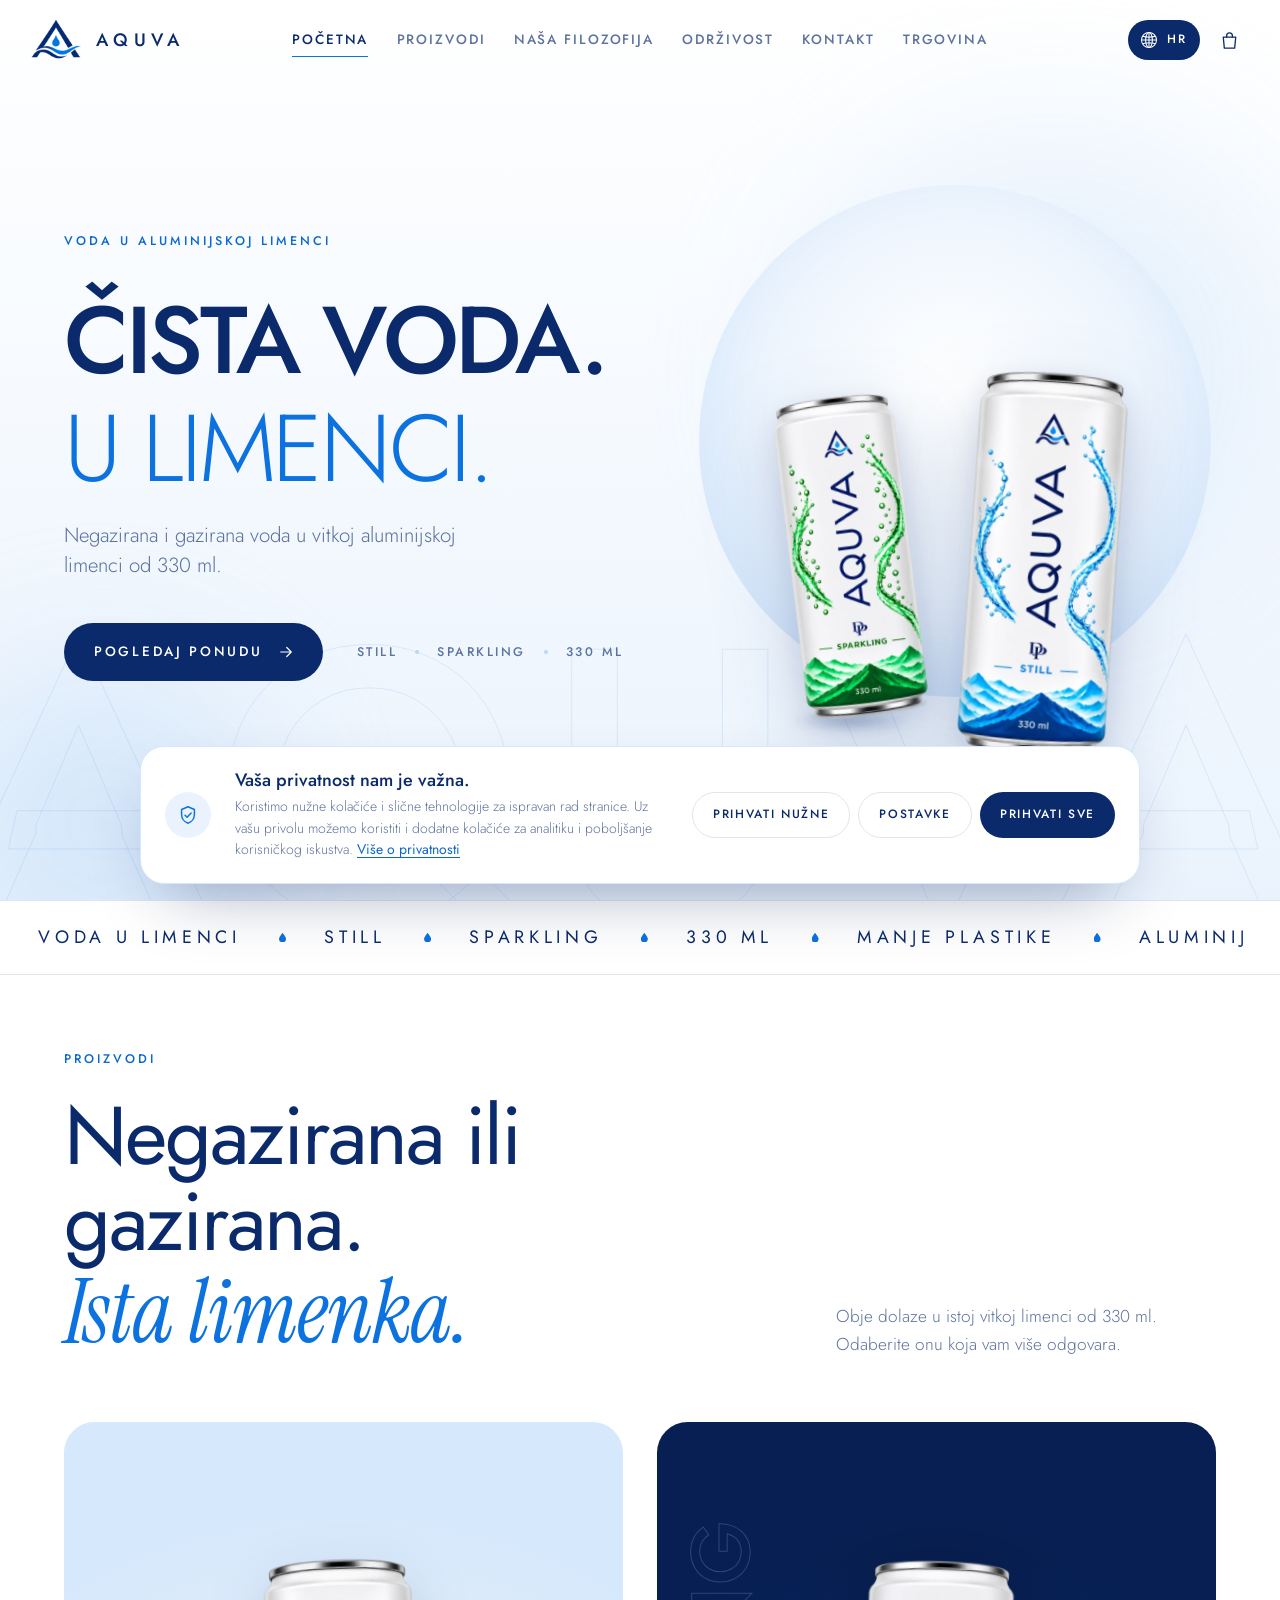
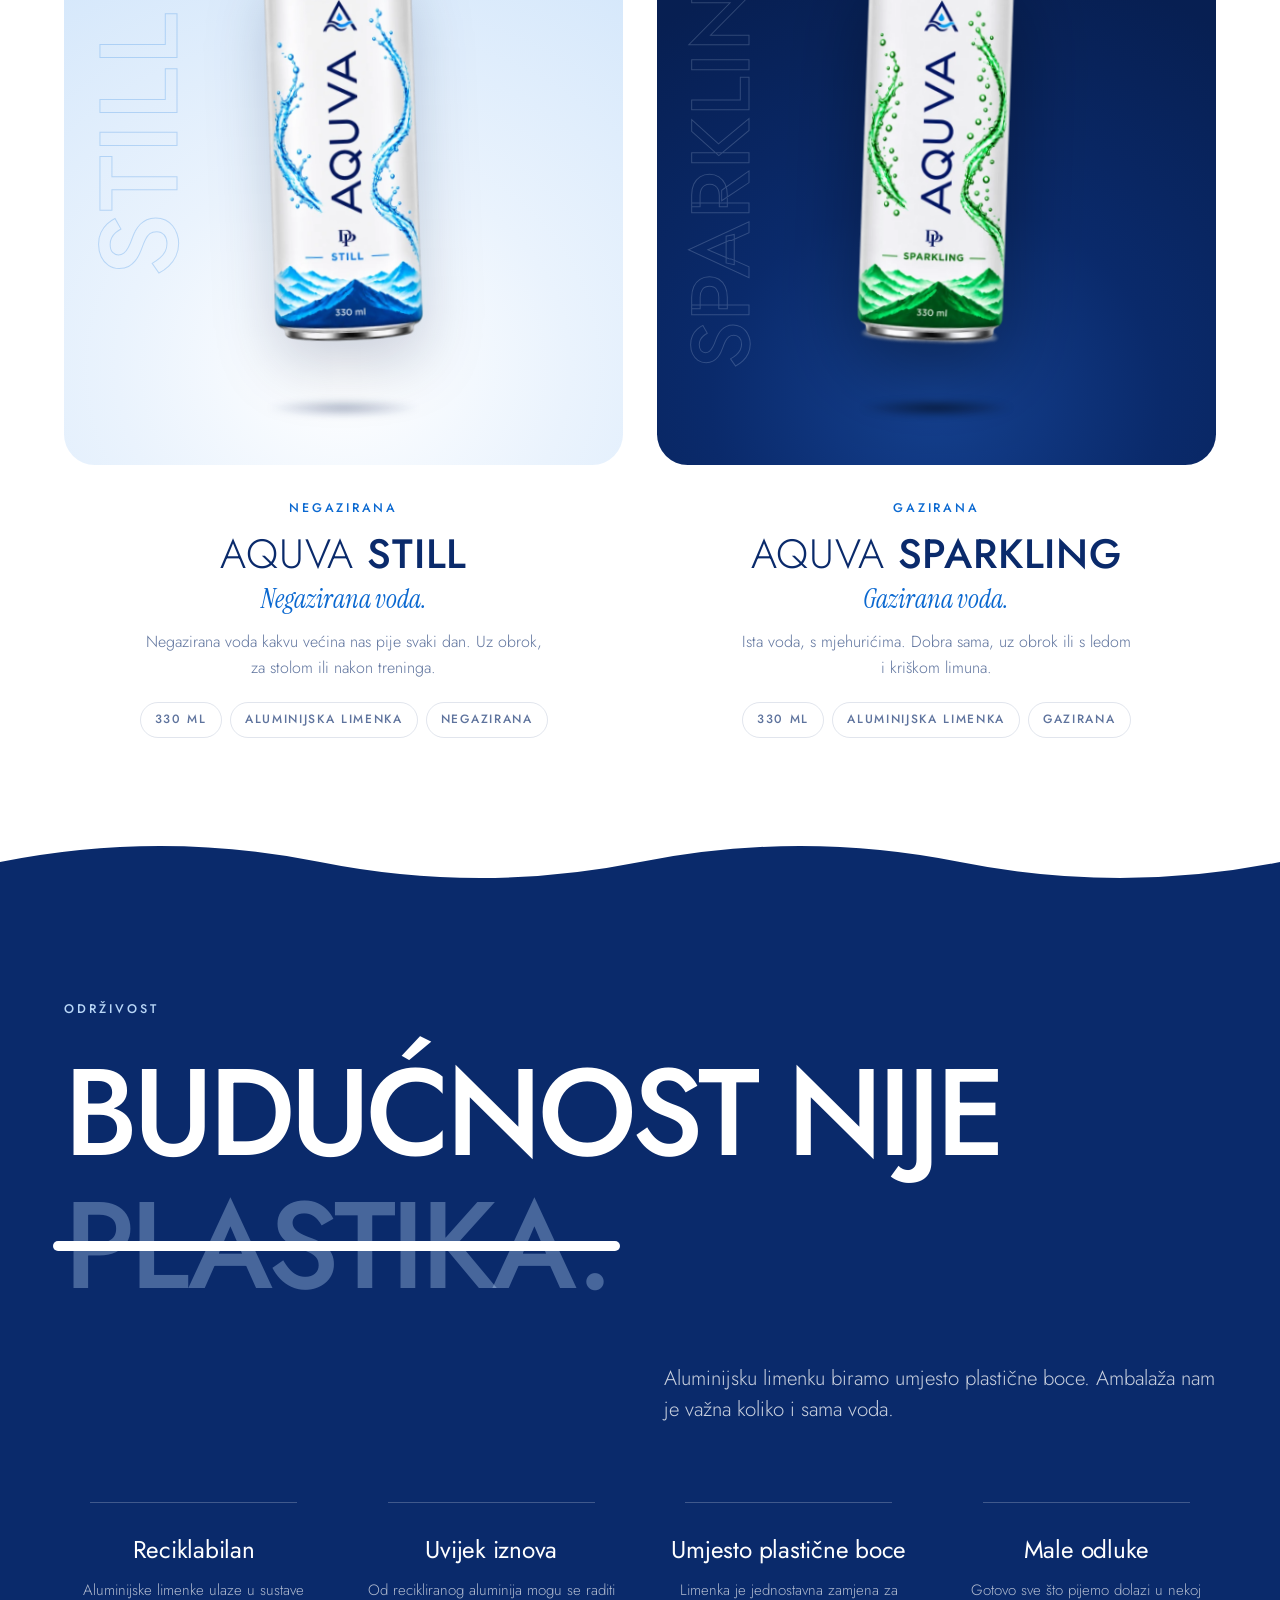
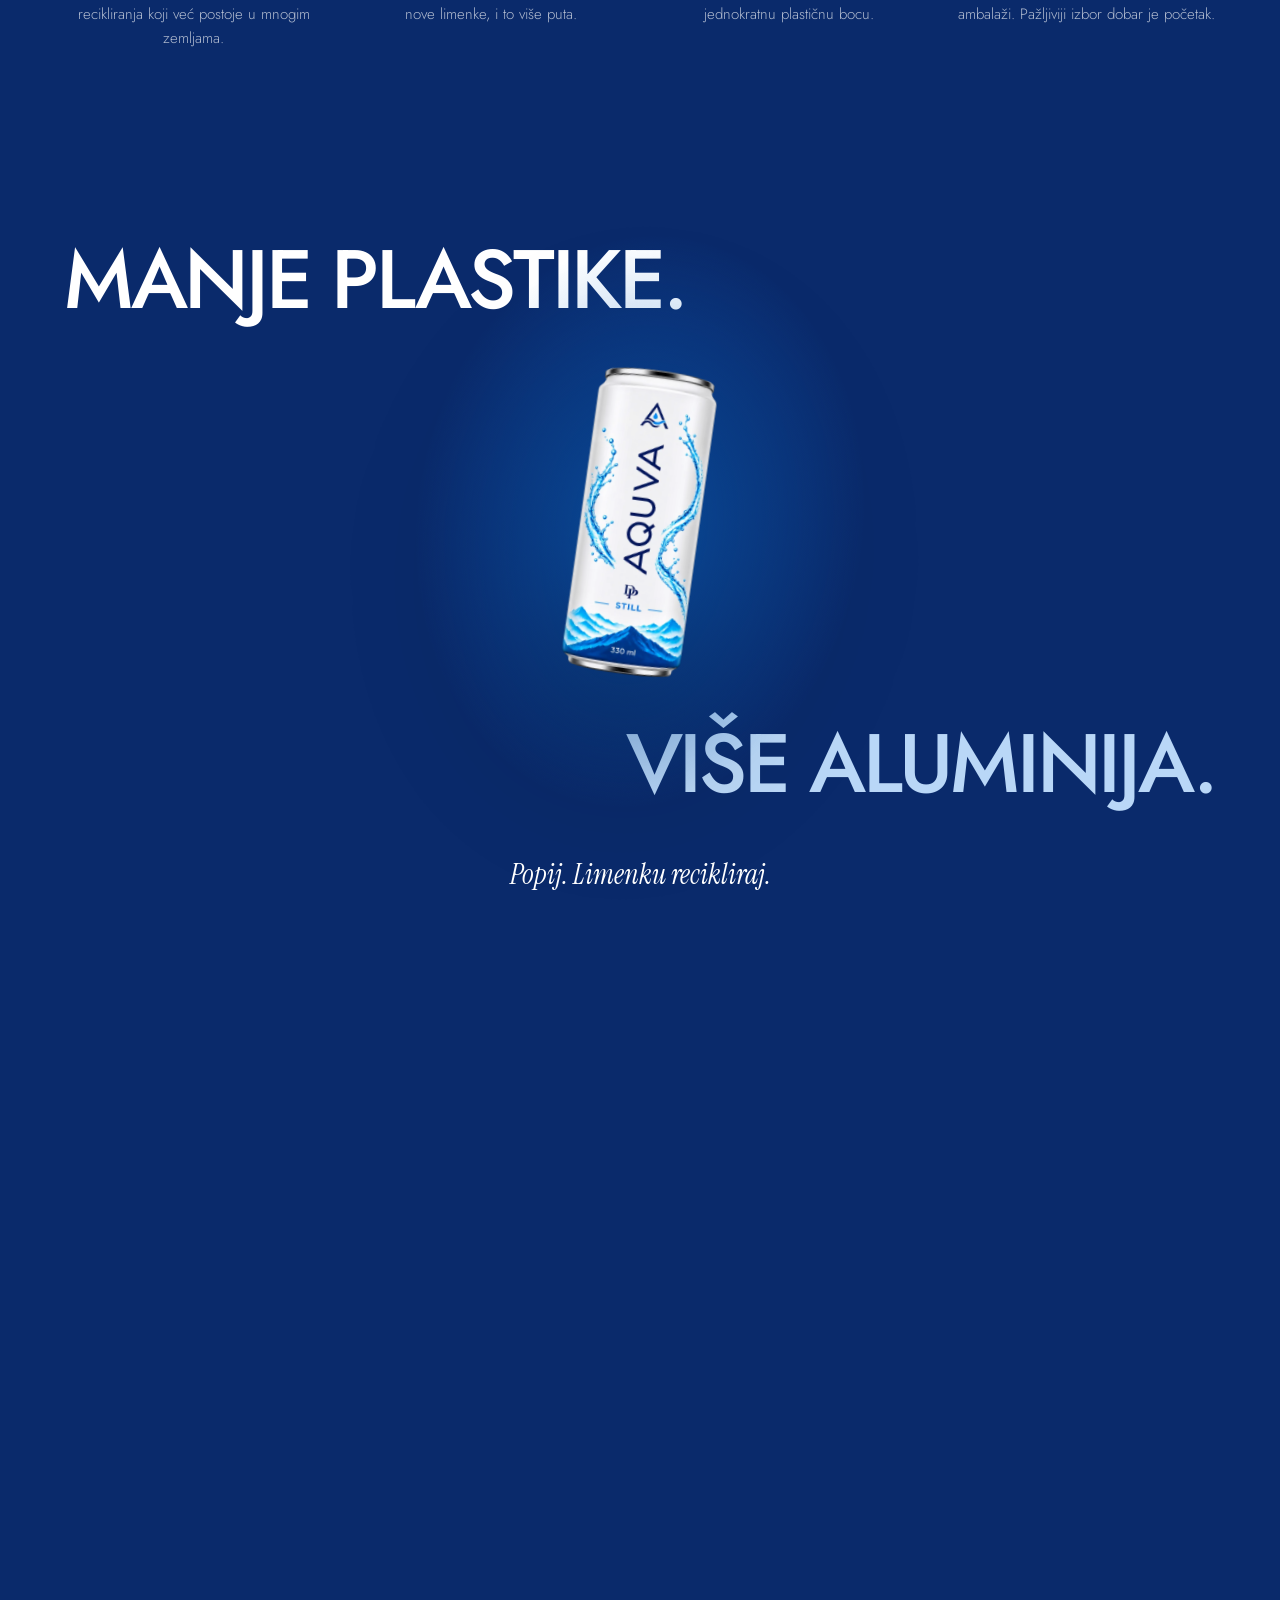
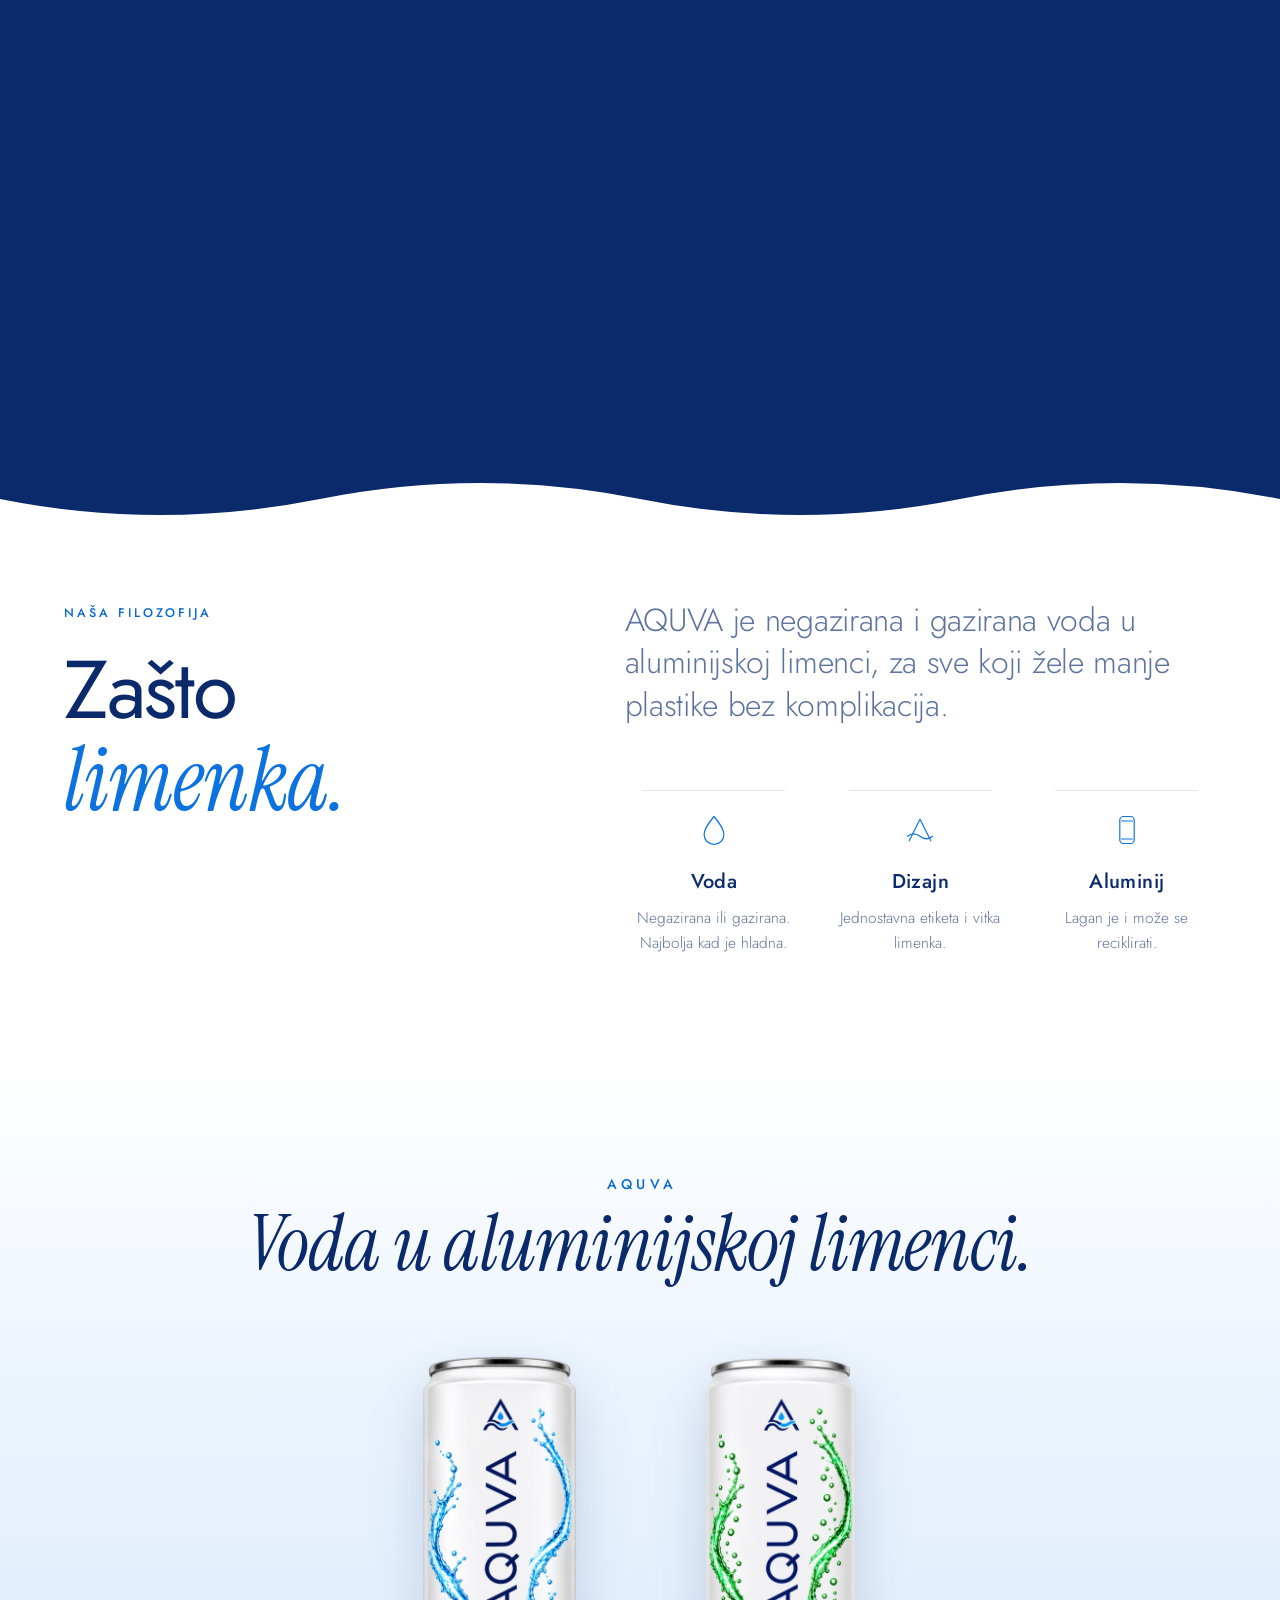
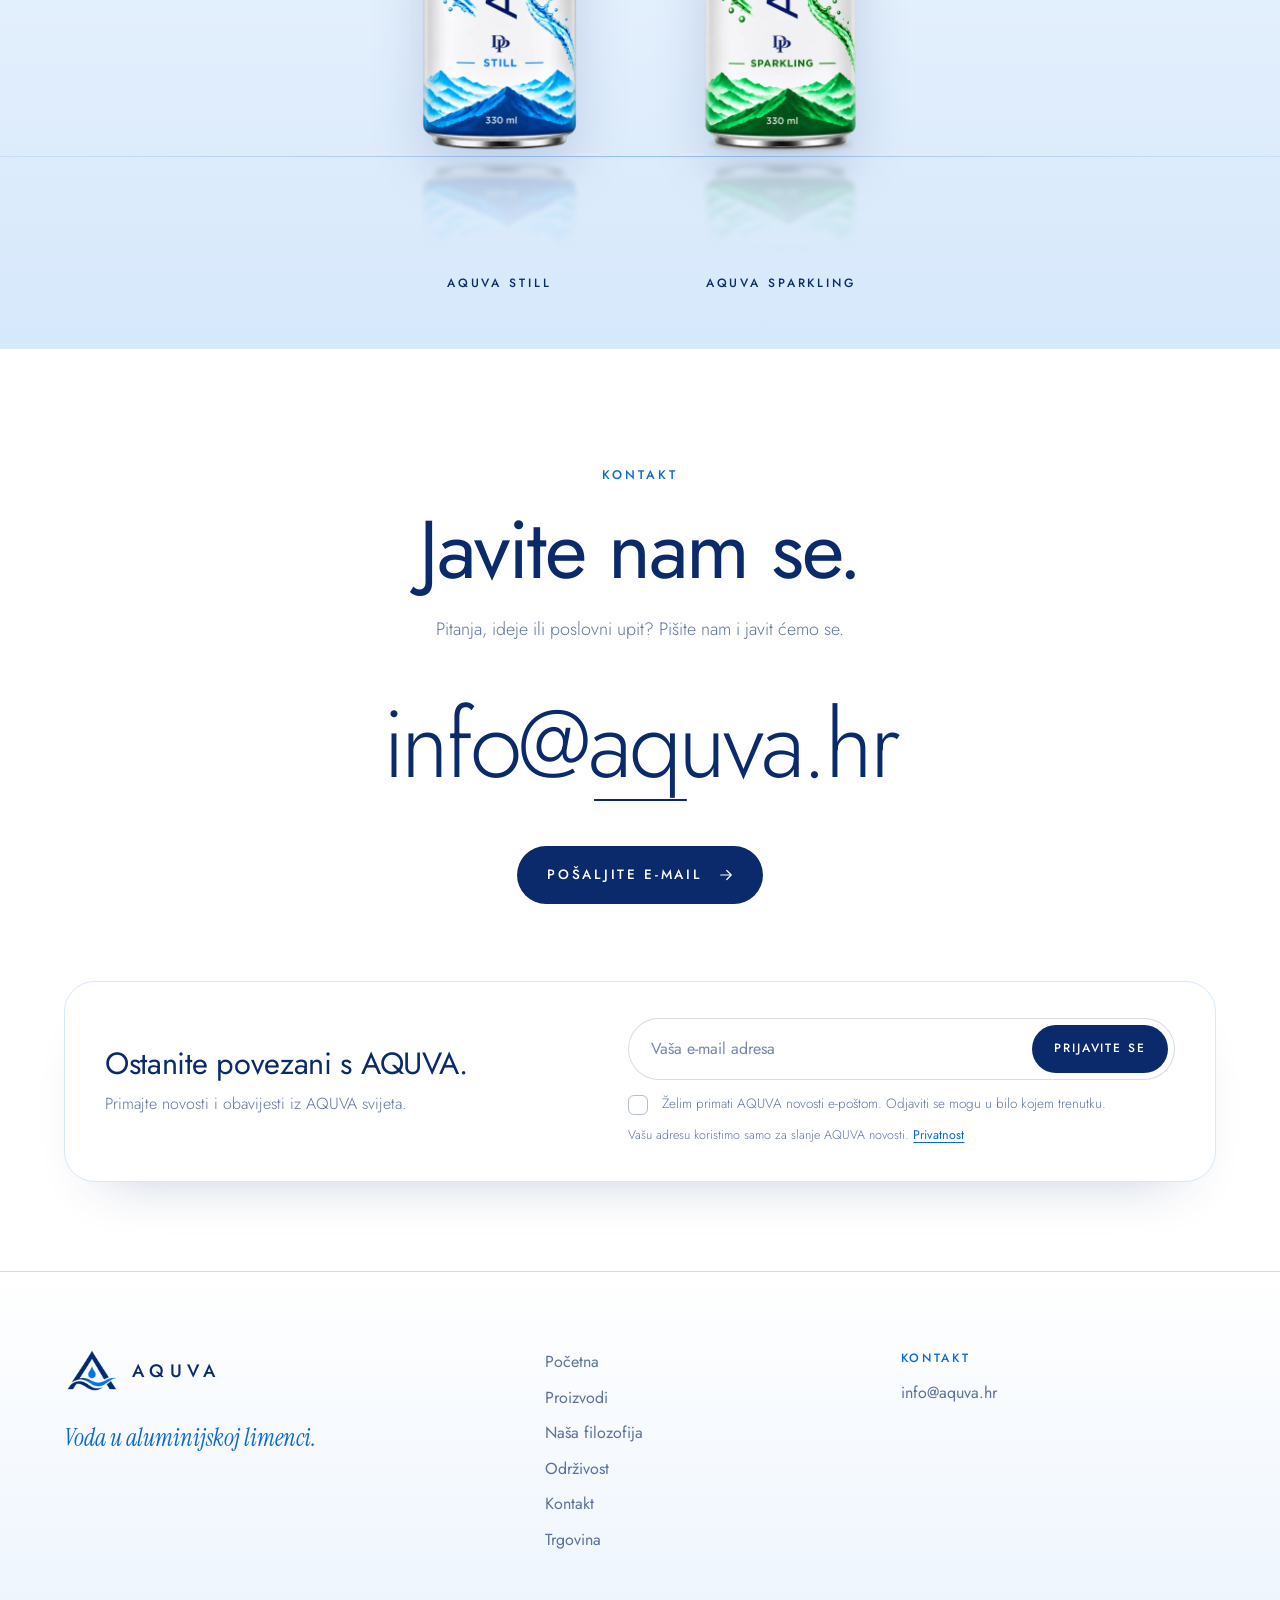
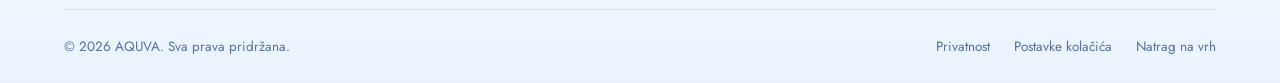
==== index.html @ fb8e913a "Shop simplification, package logic, cleaner labels, newsletter below contact - Product page: "Odaber" ====
<!doctype html>
<html lang="hr" class="no-js">
<head>
  <meta charset="utf-8">
  <meta name="viewport" content="width=device-width, initial-scale=1, viewport-fit=cover">
  <title>AQUVA D.P. d.o.o. | Voda u aluminijskoj limenci</title>
  <meta name="description" content="AQUVA negazirana i gazirana voda u vitkoj aluminijskoj limenci od 330 ml. Upoznajte proizvode, zašto smo odabrali aluminij i AQUVA trgovinu.">
  <meta name="robots" content="index, follow, max-image-preview:large">
  <meta name="author" content="AQUVA D.P. d.o.o.">
  <meta name="application-name" content="AQUVA">
  <meta name="apple-mobile-web-app-title" content="AQUVA">
  <meta name="theme-color" content="#FFFFFF">
  <!-- Google Search Console: paste the verification tag from Search Console here, e.g.
       <meta name="google-site-verification" content="..."> (do not invent a value). -->

  <meta property="og:type" content="website">
  <meta property="og:site_name" content="AQUVA D.P. d.o.o.">
  <meta property="og:url" content="https://www.aquva.hr/">
  <meta property="og:title" content="AQUVA D.P. d.o.o. | Voda u aluminijskoj limenci">
  <meta property="og:description" content="AQUVA negazirana i gazirana voda u vitkoj aluminijskoj limenci od 330 ml. Upoznajte proizvode, zašto smo odabrali aluminij i AQUVA trgovinu.">
  <meta property="og:image" content="https://www.aquva.hr/assets/img/og-image.jpg">
  <meta property="og:image:width" content="1200">
  <meta property="og:image:height" content="630">
  <meta property="og:image:alt" content="AQUVA Still i AQUVA Sparkling u aluminijskim limenkama od 330 ml">
  <meta name="twitter:image" content="https://www.aquva.hr/assets/img/og-image.jpg">
  <meta property="og:locale" content="hr_HR">
  <meta property="og:locale:alternate" content="en_GB">
  <meta property="og:locale:alternate" content="it_IT">
  <meta property="og:locale:alternate" content="de_DE">
  <meta name="twitter:card" content="summary_large_image">
  <meta name="twitter:title" content="AQUVA D.P. d.o.o. | Voda u aluminijskoj limenci">
  <meta name="twitter:description" content="AQUVA negazirana i gazirana voda u vitkoj aluminijskoj limenci od 330 ml. Upoznajte proizvode, zašto smo odabrali aluminij i AQUVA trgovinu.">

  <link rel="alternate" hreflang="hr" href="https://www.aquva.hr/">
  <link rel="alternate" hreflang="en" href="https://www.aquva.hr/?lang=en">
  <link rel="alternate" hreflang="it" href="https://www.aquva.hr/?lang=it">
  <link rel="alternate" hreflang="de" href="https://www.aquva.hr/?lang=de">
  <link rel="alternate" hreflang="x-default" href="https://www.aquva.hr/">

  <link rel="icon" type="image/png" sizes="16x16" href="assets/favicon/favicon-16.png">
  <link rel="icon" type="image/png" sizes="32x32" href="assets/favicon/favicon-32.png">
  <link rel="icon" type="image/png" sizes="48x48" href="assets/favicon/favicon-48.png">
  <link rel="icon" type="image/png" sizes="192x192" href="assets/favicon/favicon-192.png">
  <link rel="icon" type="image/png" sizes="512x512" href="assets/favicon/favicon-512.png">
  <link rel="apple-touch-icon" sizes="180x180" href="assets/favicon/apple-touch-icon.png">
  <link rel="manifest" href="site.webmanifest">

  <link rel="preload" href="assets/fonts/jost-latin.woff2" as="font" type="font/woff2" crossorigin>
  <link rel="preload" href="assets/fonts/jost-latin-ext.woff2" as="font" type="font/woff2" crossorigin>
  <link rel="preload" as="image" type="image/webp" href="assets/img/can-still-760.webp"
        imagesrcset="assets/img/can-still-420.webp 420w, assets/img/can-still-760.webp 760w"
        imagesizes="(max-width: 760px) 36vw, 340px">
  <link rel="stylesheet" href="css/main.css?v=20261114e">
  <!-- Instrument Serif is below-the-fold only; load after first paint (font-face only, no layout FOUC). -->
  <link rel="stylesheet" href="css/fonts-serif.css?v=20261114e" media="print" onload="this.media='all'">
  <noscript><link rel="stylesheet" href="css/fonts-serif.css?v=20261114e"></noscript>

  <script>
    /* Runs before first paint: enables JS styles, decides whether the intro plays,
       picks the language (URL > manual choice > earlier auto-detection > browser language;
       crawlers always get the Croatian default) and writes a self-referencing canonical. */
    (function () {
      var d = document.documentElement, c = ['js'], ok = /^(hr|en|it|de)$/;
      var reduce = window.matchMedia && matchMedia('(prefers-reduced-motion: reduce)').matches;
      var seen = false, lang = null, src = 'default', urlLang = null;
      var bot = /bot|crawl|spider|slurp|lighthouse|preview|facebookexternalhit|embedly|whatsapp|telegram|headless/i.test(navigator.userAgent);
      try { seen = sessionStorage.getItem('aquva-intro') === '1'; } catch (e) {}
      try { urlLang = new URLSearchParams(location.search).get('lang'); } catch (e) {}
      if (ok.test(urlLang)) { lang = urlLang; src = 'url'; } else { urlLang = null; }
      if (!lang) { try { var m = localStorage.getItem('aquva-lang'); if (ok.test(m)) { lang = m; src = 'manual'; } } catch (e) {} }
      if (!lang) { try { var a = localStorage.getItem('aquva-lang-auto'); if (ok.test(a)) { lang = a; src = 'auto'; } } catch (e) {} }
      if (!lang && !bot) {
        var list = navigator.languages || [navigator.language || ''];
        for (var i = 0; i < list.length && !lang; i++) { var k = String(list[i]).slice(0, 2).toLowerCase(); if (ok.test(k)) lang = k; }
        lang = lang || 'en'; src = 'browser'; c.push('geo-check');
      }
      lang = lang || 'hr';
      c.push(seen || reduce ? 'intro-seen' : 'intro-playing');
      if (src === 'browser' && (seen || reduce)) c.push('geo-pending'); // the intro loader covers the check otherwise
      if (lang !== 'hr') { c.push('i18n-pending'); d.lang = lang; }
      d.className = c.join(' ');
      window.AQUVA_BOOT = { lang: lang, source: src, urlLang: urlLang };
      // Only the production host may be indexed; test/preview hosts (e.g. www.aquva-test.com) are noindex
      if (location.hostname !== 'www.aquva.hr') { var rb = document.querySelector('meta[name="robots"]'); if (rb) rb.setAttribute('content', 'noindex, nofollow'); }
      var l = document.createElement('link'); l.rel = 'canonical';
      l.href = 'https://www.aquva.hr' + location.pathname + (urlLang && urlLang !== 'hr' ? '?lang=' + urlLang : '');
      document.head.appendChild(l);
    })();
  </script>
  <script src="js/i18n.js?v=20261114e" defer></script>
  <script src="js/shop-data.js?v=20261114e" defer></script>
  <script src="js/main.js?v=20261114e" defer></script>
  <script src="js/cart.js?v=20261114e" defer></script>
  <script src="js/consent.js?v=20261114e" defer></script>
  <script src="js/newsletter-config.js?v=20261114e" defer></script>
  <script src="js/newsletter.js?v=20261114e" defer></script>
  <!-- Optional tools (analytics/marketing) must be added as
       <script type="text/plain" data-consent="analytics" data-src="https://..."></script>
       so js/consent.js only activates them after the visitor consents. None are configured. -->

  <script type="application/ld+json">
  {
    "@context": "https://schema.org",
    "@graph": [
      {
        "@type": "Organization",
        "@id": "https://www.aquva.hr/#organization",
        "name": "AQUVA",
        "legalName": "AQUVA D.P. d.o.o.",
        "url": "https://www.aquva.hr/",
        "logo": "https://www.aquva.hr/assets/favicon/favicon-512.png",
        "image": "https://www.aquva.hr/assets/img/og-image.jpg",
        "email": "info@aquva.hr",
        "contactPoint": { "@type": "ContactPoint", "contactType": "customer service", "email": "info@aquva.hr", "availableLanguage": ["hr", "en", "it", "de"] },
        "slogan": "Water in an aluminium can."
      },
      {
        "@type": "WebSite",
        "@id": "https://www.aquva.hr/#website",
        "name": "AQUVA",
        "alternateName": "AQUVA D.P. d.o.o.",
        "url": "https://www.aquva.hr/",
        "publisher": { "@id": "https://www.aquva.hr/#organization" },
        "inLanguage": ["hr", "en", "it", "de"]
      },
      {
        "@type": "WebPage",
        "@id": "https://www.aquva.hr/#webpage",
        "url": "https://www.aquva.hr/",
        "name": "AQUVA D.P. d.o.o. | Voda u aluminijskoj limenci",
        "description": "AQUVA negazirana i gazirana voda u vitkoj aluminijskoj limenci od 330 ml.",
        "isPartOf": { "@id": "https://www.aquva.hr/#website" },
        "about": { "@id": "https://www.aquva.hr/#organization" },
        "inLanguage": "hr"
      }
    ]
  }
  </script>
</head>
<body>

  <!-- ============ SIGNATURE LOADER: a drop falls from the can ============ -->
  <div class="loader" id="loader" aria-hidden="true">
    <div class="loader__surface"></div>
    <div class="loader__pour"><img src="assets/img/can-still-420.webp" alt="" width="420" height="840"></div>
    <svg class="loader__drop" viewBox="0 0 20 28" aria-hidden="true">
      <defs>
        <radialGradient id="dropGrad" cx="38%" cy="62%" r="70%">
          <stop offset="0" stop-color="#7DBBF5"/>
          <stop offset=".55" stop-color="#0B72E0"/>
          <stop offset="1" stop-color="#0A2A6B"/>
        </radialGradient>
      </defs>
      <path d="M10 0C10 0 0 12.6 0 18a10 10 0 0 0 20 0C20 12.6 10 0 10 0Z" fill="url(#dropGrad)"/>
      <ellipse cx="6.6" cy="17" rx="1.6" ry="3" fill="#fff" opacity=".55"/>
    </svg>
    <span class="loader__ripple" style="--i:0"></span>
    <span class="loader__ripple" style="--i:1"></span>
    <span class="loader__ripple" style="--i:2"></span>
    <div class="loader__splash">
      <i style="--x:-34px;--y:-38px"></i><i style="--x:-16px;--y:-56px"></i><i style="--x:4px;--y:-64px"></i>
      <i style="--x:20px;--y:-50px"></i><i style="--x:36px;--y:-30px"></i>
    </div>
    <div class="loader__brand">
      <img src="assets/img/aquva-mark-320.webp" alt="" width="320" height="256">
      <span class="wordmark">AQUVA</span>
    </div>
  </div>

  <a class="skip-link" href="#main" data-i18n="a11y.skip">Preskoči na sadržaj</a>

  <!-- ============ HEADER ============ -->
  <header class="header" id="header">
    <div class="header__inner">
      <a class="brand" href="#home" aria-label="AQUVA">
        <img class="brand__mark" src="assets/img/aquva-mark-320.webp" alt="" width="320" height="256">
        <span class="wordmark">AQUVA</span>
      </a>

      <nav class="nav" aria-label="Glavna navigacija" data-i18n-attr="aria-label:a11y.navMain">
        <a class="nav__link" href="#home" data-i18n="nav.home">Početna</a>
        <a class="nav__link" href="#products" data-i18n="nav.products">Proizvodi</a>
        <a class="nav__link" href="#philosophy" data-i18n="nav.philosophy">Naša filozofija</a>
        <a class="nav__link" href="#sustainability" data-i18n="nav.sustainability">Održivost</a>
        <a class="nav__link" href="#contact" data-i18n="nav.contact">Kontakt</a>
        <a class="nav__link nav__link--shop" href="shop/" data-i18n="nav.shop">Trgovina</a>
      </nav>

      <div class="header__actions">
        <!-- Globe language selector -->
        <div class="globe" data-globe>
          <button class="globe__btn" type="button" aria-expanded="false" aria-controls="lang-menu" aria-label="Jezik: Hrvatski">
            <svg class="globe__icon" viewBox="0 0 24 24" aria-hidden="true" focusable="false">
              <circle cx="12" cy="12" r="9"/><ellipse cx="12" cy="12" rx="4.1" ry="9"/><path d="M12 3v18M3 12h18M4.3 7.6c4.9 1.3 10.5 1.3 15.4 0M4.3 16.4c4.9-1.3 10.5-1.3 15.4 0"/>
            </svg>
            <span class="globe__code" aria-hidden="true">HR</span>
          </button>
          <div class="globe__menu" id="lang-menu">
            <p class="globe__title" data-i18n="a11y.language">Jezik</p>
            <ul class="globe__list">
              <li><button type="button" class="globe__opt" data-lang="hr" lang="hr" aria-pressed="true"><span class="globe__opt-code">HR</span><span class="globe__opt-name">Hrvatski</span><svg class="globe__tick" viewBox="0 0 24 24" aria-hidden="true"><path d="M5 12.5l4.5 4.5L19 7.5"/></svg></button></li>
              <li><button type="button" class="globe__opt" data-lang="en" lang="en" aria-pressed="false"><span class="globe__opt-code">EN</span><span class="globe__opt-name">English</span><svg class="globe__tick" viewBox="0 0 24 24" aria-hidden="true"><path d="M5 12.5l4.5 4.5L19 7.5"/></svg></button></li>
              <li><button type="button" class="globe__opt" data-lang="it" lang="it" aria-pressed="false"><span class="globe__opt-code">IT</span><span class="globe__opt-name">Italiano</span><svg class="globe__tick" viewBox="0 0 24 24" aria-hidden="true"><path d="M5 12.5l4.5 4.5L19 7.5"/></svg></button></li>
              <li><button type="button" class="globe__opt" data-lang="de" lang="de" aria-pressed="false"><span class="globe__opt-code">DE</span><span class="globe__opt-name">Deutsch</span><svg class="globe__tick" viewBox="0 0 24 24" aria-hidden="true"><path d="M5 12.5l4.5 4.5L19 7.5"/></svg></button></li>
            </ul>
          </div>
        </div>
        <!-- Cart -->
        <button class="cart-btn" type="button" data-cart-open aria-controls="cart" aria-label="Košarica">
          <svg viewBox="0 0 24 24" aria-hidden="true" focusable="false"><path d="M5.5 8.5h13l-1.1 11.5H6.6z"/><path d="M9 8.5V7a3 3 0 0 1 6 0v1.5"/></svg>
          <span class="cart-btn__count" data-cart-count hidden>0</span>
        </button>
      </div>

      <button class="burger" id="burger" type="button" aria-expanded="false" aria-controls="menu"
              aria-label="Otvori izbornik" data-i18n-attr="aria-label:a11y.menuOpen">
        <span></span><span></span>
      </button>
    </div>
  </header>

  <!-- ============ MOBILE MENU ============ -->
  <div class="menu" id="menu" hidden>
    <nav class="menu__nav" aria-label="Glavna navigacija" data-i18n-attr="aria-label:a11y.navMain">
      <a class="menu__link" href="#home" style="--i:0"><span data-i18n="nav.home">Početna</span></a>
      <a class="menu__link" href="#products" style="--i:1"><span data-i18n="nav.products">Proizvodi</span></a>
      <a class="menu__link" href="#philosophy" style="--i:2"><span data-i18n="nav.philosophy">Naša filozofija</span></a>
      <a class="menu__link" href="#sustainability" style="--i:3"><span data-i18n="nav.sustainability">Održivost</span></a>
      <a class="menu__link" href="#contact" style="--i:4"><span data-i18n="nav.contact">Kontakt</span></a>
      <a class="menu__link" href="shop/" style="--i:5"><span data-i18n="nav.shop">Trgovina</span></a>
    </nav>
    <div class="menu__foot">
      <a class="menu__mail" href="mailto:info@aquva.hr">info@aquva.hr</a>
    </div>
  </div>

  <main id="main" tabindex="-1">

    <!-- ============ HERO ============ -->
    <section class="hero" id="home" aria-labelledby="hero-title">
      <div class="hero__bg" aria-hidden="true">
        <div class="hero__glow hero__glow--a"></div>
        <div class="hero__glow hero__glow--b"></div>
        <div class="hero__word" data-parallax="0.25">AQUVA</div>
      </div>

      <div class="hero__inner container">
        <div class="hero__copy">
          <p class="eyebrow hero__eyebrow" data-hero="0" data-i18n="hero.eyebrow">Voda u aluminijskoj limenci</p>
          <h1 class="hero__title" id="hero-title">
            <span class="line"><span class="line__in" data-hero="1" data-i18n="hero.title1">Čista voda.</span></span>
            <span class="line"><span class="line__in hero__title-accent" data-hero="2" data-i18n="hero.title2">U limenci.</span></span>
          </h1>
          <p class="hero__sub" data-hero="3" data-i18n="hero.sub">Negazirana i gazirana voda u vitkoj aluminijskoj limenci od 330 ml.</p>
          <div class="hero__actions" data-hero="4">
            <a class="btn btn--primary" href="#products">
              <span data-i18n="hero.cta">Pogledaj ponudu</span>
              <svg class="btn__icon" viewBox="0 0 24 24" aria-hidden="true"><path d="M5 12h14M13 6l6 6-6 6"/></svg>
            </a>
            <ul class="hero__meta">
              <li>Still</li><li>Sparkling</li><li>330 ml</li>
            </ul>
          </div>
        </div>

        <div class="hero__visual" data-hero="5">
          <div class="hero__halo" aria-hidden="true"><span></span><span></span><span></span></div>
          <div class="bubbles bubbles--hero" data-bubbles="14" aria-hidden="true"></div>
          <div class="hero__can hero__can--back" data-depth="14">
            <div class="hero__can-float" style="--float-d:-2.5s">
              <img src="assets/img/can-sparkling-760.webp"
                   srcset="assets/img/can-sparkling-420.webp 420w, assets/img/can-sparkling-760.webp 760w"
                   sizes="(max-width: 760px) 30vw, 300px" width="760" height="1520"
                   alt="AQUVA Sparkling, gazirana voda u aluminijskoj limenci od 330 ml"
                   data-i18n-attr="alt:alt.sparkling" decoding="async">
            </div>
          </div>
          <div class="hero__can hero__can--front" data-depth="26">
            <div class="hero__can-float">
              <img src="assets/img/can-still-760.webp"
                   srcset="assets/img/can-still-420.webp 420w, assets/img/can-still-760.webp 760w"
                   sizes="(max-width: 760px) 36vw, 340px" width="760" height="1520"
                   alt="AQUVA Still, negazirana voda u aluminijskoj limenci od 330 ml"
                   data-i18n-attr="alt:alt.still" fetchpriority="high" decoding="async">
            </div>
          </div>
        </div>
      </div>

      <a class="scroll-cue" href="#products" data-hero="6">
        <span data-i18n="hero.scroll">Dalje</span>
        <span class="scroll-cue__line" aria-hidden="true"></span>
      </a>
    </section>

    <!-- ============ MARQUEE ============ -->
    <div class="marquee" aria-hidden="true">
      <div class="marquee__track">
        <div class="marquee__group">
          <span data-i18n="marquee.1">Voda u limenci</span><i></i>
          <span>Still</span><i></i>
          <span>Sparkling</span><i></i>
          <span>330 ml</span><i></i>
          <span data-i18n="marquee.2">Manje plastike</span><i></i>
          <span data-i18n="marquee.3">Aluminij</span><i></i>
        </div>
        <div class="marquee__group">
          <span data-i18n="marquee.1">Voda u limenci</span><i></i>
          <span>Still</span><i></i>
          <span>Sparkling</span><i></i>
          <span>330 ml</span><i></i>
          <span data-i18n="marquee.2">Manje plastike</span><i></i>
          <span data-i18n="marquee.3">Aluminij</span><i></i>
        </div>
      </div>
    </div>

    <!-- ============ PRODUCTS ============ -->
    <section class="section products" id="products" aria-labelledby="products-title">
      <div class="container">
        <header class="section-head">
          <div>
            <p class="eyebrow" data-reveal><span data-i18n="products.eyebrow">Proizvodi</span></p>
            <h2 class="title" id="products-title" data-reveal style="--d:.08s">
              <span data-i18n="products.title1">Negazirana ili gazirana.</span>
              <span class="serif" data-i18n="products.title2">Ista limenka.</span>
            </h2>
          </div>
          <p class="section-head__lead" data-reveal style="--d:.16s" data-i18n="products.lead">Obje dolaze u istoj vitkoj limenci od 330 ml. Odaberite onu koja vam više odgovara.</p>
        </header>

        <div class="product-grid">
          <!-- data-viewer-slot: reserved mount point for the future interactive 360° can viewer -->
          <article class="product product--still" data-reveal data-tilt aria-labelledby="still-name">
            <div class="product__stage" data-viewer-slot="still">
              <span class="product__word" aria-hidden="true">STILL</span>
              <div class="product__rings" aria-hidden="true"><span></span><span></span><span></span></div>
              <img class="product__can" src="assets/img/can-still-760.webp"
                   srcset="assets/img/can-still-420.webp 420w, assets/img/can-still-760.webp 760w"
                   sizes="(max-width: 860px) 46vw, 260px" width="760" height="1520" loading="lazy" decoding="async"
                   alt="AQUVA Still, negazirana voda u aluminijskoj limenci od 330 ml" data-i18n-attr="alt:alt.still">
              <span class="product__shadow" aria-hidden="true"></span>
            </div>
            <div class="product__info">
              <p class="product__index"><span data-i18n="still.type">Negazirana</span></p>
              <h3 class="product__name" id="still-name">AQUVA <strong>STILL</strong></h3>
              <p class="product__tagline" data-i18n="still.tagline">Negazirana voda.</p>
              <p class="product__desc" data-i18n="still.desc">Negazirana voda kakvu većina nas pije svaki dan. Uz obrok, za stolom ili nakon treninga.</p>
              <ul class="tags">
                <li>330 ml</li>
                <li data-i18n="tags.can">Aluminijska limenka</li>
                <li data-i18n="still.type">Negazirana</li>
              </ul>
            </div>
          </article>

          <article class="product product--sparkling" data-reveal data-tilt style="--d:.12s" aria-labelledby="sparkling-name">
            <div class="product__stage" data-viewer-slot="sparkling">
              <span class="product__word" aria-hidden="true">SPARKLING</span>
              <div class="bubbles bubbles--card" data-bubbles="22" aria-hidden="true"></div>
              <img class="product__can" src="assets/img/can-sparkling-760.webp"
                   srcset="assets/img/can-sparkling-420.webp 420w, assets/img/can-sparkling-760.webp 760w"
                   sizes="(max-width: 860px) 46vw, 260px" width="760" height="1520" loading="lazy" decoding="async"
                   alt="AQUVA Sparkling, gazirana voda u aluminijskoj limenci od 330 ml" data-i18n-attr="alt:alt.sparkling">
              <span class="product__shadow" aria-hidden="true"></span>
            </div>
            <div class="product__info">
              <p class="product__index"><span data-i18n="sparkling.type">Gazirana</span></p>
              <h3 class="product__name" id="sparkling-name">AQUVA <strong>SPARKLING</strong></h3>
              <p class="product__tagline" data-i18n="sparkling.tagline">Gazirana voda.</p>
              <p class="product__desc" data-i18n="sparkling.desc">Ista voda, s mjehurićima. Dobra sama, uz obrok ili s ledom i kriškom limuna.</p>
              <ul class="tags">
                <li>330 ml</li>
                <li data-i18n="tags.can">Aluminijska limenka</li>
                <li data-i18n="sparkling.type">Gazirana</li>
              </ul>
            </div>
          </article>
        </div>
      </div>
    </section>

    <!-- ============ SUSTAINABILITY — SAY NO TO PLASTIC ============ -->
    <section class="sustain" id="sustainability" aria-labelledby="sustain-title">
      <div class="wave wave--top" aria-hidden="true">
        <svg viewBox="0 0 2880 80" preserveAspectRatio="none" focusable="false"><path d="M0 40Q180 0 360 40T720 40T1080 40T1440 40T1800 40T2160 40T2520 40T2880 40V80H0Z"/></svg>
      </div>

      <div class="container sustain__intro">
        <p class="eyebrow eyebrow--light" data-reveal><span data-i18n="sustain.eyebrow">Održivost</span></p>
        <h2 class="sustain__title" id="sustain-title" data-reveal style="--d:.08s">
          <span class="sustain__title-a" data-i18n="sustain.title1">Budućnost nije</span>
          <span class="strike"><span data-i18n="sustain.title2">plastika.</span></span>
        </h2>
        <p class="sustain__lead" data-reveal style="--d:.2s" data-i18n="sustain.lead">Aluminijsku limenku biramo umjesto plastične boce. Ambalaža nam je važna koliko i sama voda.</p>
      </div>

      <div class="container">
        <ol class="points">
          <li class="point" data-reveal>
            <h3 class="point__title" data-i18n="sustain.p1t">Reciklabilan</h3>
            <p class="point__text" data-i18n="sustain.p1">Aluminijske limenke ulaze u sustave recikliranja koji već postoje u mnogim zemljama.</p>
          </li>
          <li class="point" data-reveal style="--d:.1s">
            <h3 class="point__title" data-i18n="sustain.p2t">Uvijek iznova</h3>
            <p class="point__text" data-i18n="sustain.p2">Od recikliranog aluminija mogu se raditi nove limenke, i to više puta.</p>
          </li>
          <li class="point" data-reveal style="--d:.2s">
            <h3 class="point__title" data-i18n="sustain.p3t">Umjesto plastične boce</h3>
            <p class="point__text" data-i18n="sustain.p3">Limenka je jednostavna zamjena za jednokratnu plastičnu bocu.</p>
          </li>
          <li class="point" data-reveal style="--d:.3s">
            <h3 class="point__title" data-i18n="sustain.p4t">Male odluke</h3>
            <p class="point__text" data-i18n="sustain.p4">Gotovo sve što pijemo dolazi u nekoj ambalaži. Pažljiviji izbor dobar je početak.</p>
          </li>
        </ol>
      </div>

      <!-- Scroll-driven scene -->
      <div class="pin" id="pin">
        <div class="pin__sticky">
          <div class="bubbles bubbles--pin" data-bubbles="18" aria-hidden="true"></div>
          <p class="pin__word pin__word--a" data-i18n="sustain.less">Manje plastike.</p>
          <div class="pin__can">
            <img src="assets/img/can-still-760.webp"
                 srcset="assets/img/can-still-420.webp 420w, assets/img/can-still-760.webp 760w"
                 sizes="(max-width: 760px) 40vw, 280px" width="760" height="1520" loading="lazy" decoding="async"
                 alt="AQUVA Still, negazirana voda u aluminijskoj limenci od 330 ml" data-i18n-attr="alt:alt.still">
          </div>
          <p class="pin__word pin__word--b" data-i18n="sustain.more">Više aluminija.</p>
          <p class="pin__note" data-i18n="sustain.note">Popij. Limenku recikliraj.</p>
        </div>
      </div>

      <div class="wave wave--bottom" aria-hidden="true">
        <svg viewBox="0 0 2880 80" preserveAspectRatio="none" focusable="false"><path d="M0 40Q180 0 360 40T720 40T1080 40T1440 40T1800 40T2160 40T2520 40T2880 40V80H0Z"/></svg>
      </div>
    </section>

    <!-- ============ PHILOSOPHY ============ -->
    <section class="section philosophy" id="philosophy" aria-labelledby="philosophy-title">
      <div class="container philosophy__grid">
        <div class="philosophy__head">
          <p class="eyebrow" data-reveal><span data-i18n="phil.eyebrow">Naša filozofija</span></p>
          <h2 class="title" id="philosophy-title" data-reveal style="--d:.08s">
            <span data-i18n="phil.title1">Zašto</span>
            <span class="serif" data-i18n="phil.title2">limenka.</span>
          </h2>
        </div>
        <div class="philosophy__body">
          <p class="philosophy__text" data-words data-i18n="phil.text">AQUVA je negazirana i gazirana voda u aluminijskoj limenci, za sve koji žele manje plastike bez komplikacija.</p>
          <ul class="pillars">
            <li class="pillar" data-reveal>
              <svg viewBox="0 0 40 40" aria-hidden="true"><path d="M20 5s-11 13-11 20a11 11 0 0 0 22 0C31 18 20 5 20 5Z"/></svg>
              <h3 data-i18n="phil.p1t">Voda</h3>
              <p data-i18n="phil.p1">Negazirana ili gazirana. Najbolja kad je hladna.</p>
            </li>
            <li class="pillar" data-reveal style="--d:.1s">
              <svg viewBox="0 0 40 40" aria-hidden="true"><path d="M8 32 20 8l12 24"/><path d="M6 27c5-4 9-4 14 0s9 4 14 0"/></svg>
              <h3 data-i18n="phil.p2t">Dizajn</h3>
              <p data-i18n="phil.p2">Jednostavna etiketa i vitka limenka.</p>
            </li>
            <li class="pillar" data-reveal style="--d:.2s">
              <svg viewBox="0 0 40 40" aria-hidden="true"><rect x="12" y="5" width="16" height="30" rx="4"/><path d="M14 10h12M14 30h12"/></svg>
              <h3 data-i18n="phil.p3t">Aluminij</h3>
              <p data-i18n="phil.p3">Lagan je i može se reciklirati.</p>
            </li>
          </ul>
        </div>
      </div>
    </section>

    <!-- ============ BRAND MOMENT ============ -->
    <section class="moment" aria-label="AQUVA Still & Sparkling">
      <div class="moment__inner container">
        <p class="moment__quote" data-reveal>
          <span class="wordmark">AQUVA</span>
          <span class="serif" data-i18n="footer.tagline">Voda u aluminijskoj limenci.</span>
        </p>
        <!-- data-viewer-slot: the future 360° experience can replace this static line-up -->
        <div class="moment__stage" data-viewer-slot="lineup">
          <figure class="moment__can" data-reveal style="--d:.1s">
            <img src="assets/img/can-still-760.webp"
                 srcset="assets/img/can-still-420.webp 420w, assets/img/can-still-760.webp 760w"
                 sizes="(max-width: 760px) 34vw, 220px" width="760" height="1520" loading="lazy" decoding="async"
                 alt="AQUVA Still, negazirana voda u aluminijskoj limenci od 330 ml" data-i18n-attr="alt:alt.still">
            <img class="moment__reflection" src="assets/img/can-still-420.webp" width="420" height="840" loading="lazy" decoding="async" alt="">
            <figcaption>AQUVA Still</figcaption>
          </figure>
          <figure class="moment__can" data-reveal style="--d:.22s">
            <img src="assets/img/can-sparkling-760.webp"
                 srcset="assets/img/can-sparkling-420.webp 420w, assets/img/can-sparkling-760.webp 760w"
                 sizes="(max-width: 760px) 34vw, 220px" width="760" height="1520" loading="lazy" decoding="async"
                 alt="AQUVA Sparkling, gazirana voda u aluminijskoj limenci od 330 ml" data-i18n-attr="alt:alt.sparkling">
            <img class="moment__reflection" src="assets/img/can-sparkling-420.webp" width="420" height="840" loading="lazy" decoding="async" alt="">
            <figcaption>AQUVA Sparkling</figcaption>
          </figure>
        </div>
      </div>
    </section>

    <!-- ============ CONTACT ============ -->
    <section class="section contact" id="contact" aria-labelledby="contact-title">
      <div class="container contact__inner">
        <p class="eyebrow" data-reveal><span data-i18n="contact.eyebrow">Kontakt</span></p>
        <h2 class="title" id="contact-title" data-reveal style="--d:.08s">
          <span data-i18n="contact.title1">Javite nam se.</span>
        </h2>
        <p class="contact__text" data-reveal style="--d:.16s" data-i18n="contact.text">Pitanja, ideje ili poslovni upit? Pišite nam i javit ćemo se.</p>
        <a class="contact__email" href="mailto:info@aquva.hr" data-reveal style="--d:.24s">info@aquva.hr</a>
        <div class="contact__actions" data-reveal style="--d:.32s">
          <a class="btn btn--primary" href="mailto:info@aquva.hr">
            <span data-i18n="contact.write">Pošaljite e-mail</span>
            <svg class="btn__icon" viewBox="0 0 24 24" aria-hidden="true"><path d="M5 12h14M13 6l6 6-6 6"/></svg>
          </a>
        </div>
      </div>
    </section>
    <!-- ============ NEWSLETTER (directly below Contact, above the footer) ============ -->
    <section class="newsletter" aria-labelledby="nl-footer-title">
      <div class="container">
        <div class="footer__nl">
          <div class="footer__nl-copy">
            <h2 class="footer__nl-title" id="nl-footer-title" data-i18n="nl.footerTitle">Ostanite povezani s AQUVA.</h2>
            <p class="footer__nl-text" data-i18n="nl.footerText">Primajte novosti i obavijesti iz AQUVA svijeta.</p>
          </div>
          <div class="footer__nl-form" data-newsletter="footer"></div>
        </div>
      </div>
    </section>
  </main>

  <!-- ============ FOOTER ============ -->
  <footer class="footer">
    <div class="container">
      <div class="footer__top">
        <div class="footer__brand">
          <a class="brand" href="#home" aria-label="AQUVA">
            <img class="brand__mark" src="assets/img/aquva-mark-320.webp" alt="" width="320" height="256" loading="lazy">
            <span class="wordmark">AQUVA</span>
          </a>
          <p class="footer__tagline" data-i18n="footer.tagline">Voda u aluminijskoj limenci.</p>
        </div>
        <nav class="footer__nav" aria-label="Navigacija u podnožju" data-i18n-attr="aria-label:a11y.navFooter">
          <a href="#home" data-i18n="nav.home">Početna</a>
          <a href="#products" data-i18n="nav.products">Proizvodi</a>
          <a href="#philosophy" data-i18n="nav.philosophy">Naša filozofija</a>
          <a href="#sustainability" data-i18n="nav.sustainability">Održivost</a>
          <a href="#contact" data-i18n="nav.contact">Kontakt</a>
          <a href="shop/" data-i18n="nav.shop">Trgovina</a>
        </nav>
        <div class="footer__contact">
          <p class="footer__label" data-i18n="nav.contact">Kontakt</p>
          <a href="mailto:info@aquva.hr">info@aquva.hr</a>
        </div>
      </div>
      <div class="footer__bottom">
        <p>© <span id="year">2026</span> AQUVA. <span data-i18n="footer.rights">Sva prava pridržana.</span></p>
        <div class="footer__links">
          <button type="button" class="link-btn" id="privacyOpen" data-i18n="footer.privacy">Privatnost</button>
          <button type="button" class="link-btn" data-consent-open data-i18n="footer.cookies">Postavke kolačića</button>
          <a href="#home" data-i18n="footer.top">Natrag na vrh</a>
        </div>
      </div>
    </div>
  </footer>

  <!-- ============ PRIVACY ============ -->
  <dialog class="dialog" id="privacy" aria-labelledby="privacy-title">
    <div class="dialog__inner">
      <button class="dialog__close" type="button" id="privacyClose" aria-label="Zatvori" data-i18n-attr="aria-label:a11y.close">
        <svg viewBox="0 0 24 24" aria-hidden="true"><path d="M6 6l12 12M18 6 6 18"/></svg>
      </button>
      <p class="eyebrow" data-i18n="footer.privacy">Privatnost</p>
      <h2 id="privacy-title" data-i18n="privacy.title">Vaša privatnost</h2>
      <p data-i18n="privacy.p1">Ova stranica ne koristi analitiku ni marketinško praćenje. U vašem pregledniku spremamo samo ono što je potrebno za rad stranice: odabrani jezik, sadržaj košarice i vaše postavke kolačića.</p>
      <p data-i18n="privacy.p2">Stranicu isporučuje naš pružatelj web hostinga, koji pri tome može obrađivati tehničke podatke poput IP adrese. Kako bismo vam pri prvom posjetu prikazali odgovarajući jezik, koristimo jezik vašeg preglednika i, ako je dostupna, samo državu iz koje dolazite. IP adresu ne spremamo.</p>
      <p data-i18n="privacy.p3">Ako se prijavite na newsletter, na našem poslužitelju spremamo vašu e-mail adresu, vrijeme prijave, jezik i tekst privole koju ste potvrdili, isključivo za slanje AQUVA novosti. Odjaviti se možete u bilo kojem trenutku putem poveznice u svakom e-mailu ili pišući na info@aquva.hr. Ako nam pišete, vašu poruku koristimo samo za odgovor.</p>
    </div>
  </dialog>

  <noscript><style>.loader{display:none!important}</style></noscript>
  <button class="to-top" type="button" aria-label="Natrag na vrh" data-i18n-attr="aria-label:footer.top" hidden>
    <svg viewBox="0 0 24 24" aria-hidden="true" focusable="false"><path d="M12 19V5M6 11l6-6 6 6"/></svg>
  </button>
</body>
</html>
---- css/main.css ----
/* =========================================================================
   AQUVA — main stylesheet
   Palette: White · AQUVA Blue (navy, from the logo) · Light Blue.
   Bright blue is a shade of AQUVA Blue taken from the logo's droplet.
   ========================================================================= */

/* ---------- Fonts (self-hosted Jost; Instrument Serif in fonts-serif.css) ---------- */
@font-face {
  font-family: "Jost"; font-style: normal; font-weight: 300 600; font-display: swap;
  src: url("../assets/fonts/jost-latin-ext.woff2") format("woff2");
  unicode-range: U+0100-02BA, U+02BD-02C5, U+02C7-02CC, U+02CE-02D7, U+02DD-02FF, U+0304, U+0308, U+0329, U+1D00-1DBF, U+1E00-1E9F, U+1EF2-1EFF, U+2020, U+20A0-20AB, U+20AD-20C4, U+2113, U+2C60-2C7F, U+A720-A7FF;
}
@font-face {
  font-family: "Jost"; font-style: normal; font-weight: 300 600; font-display: swap;
  src: url("../assets/fonts/jost-latin.woff2") format("woff2");
  unicode-range: U+0000-00FF, U+0131, U+0152-0153, U+02BB-02BC, U+02C6, U+02DA, U+02DC, U+0304, U+0308, U+0329, U+2000-206F, U+20AC, U+2122, U+2191, U+2193, U+2212, U+2215, U+FEFF, U+FFFD;
}

/* ---------- Tokens ---------- */
:root {
  --white: #FFFFFF;
  --navy: #0A2A6B;            /* AQUVA Blue */
  --navy-deep: #071F52;
  --blue: #0B72E0;            /* bright shade of AQUVA Blue (logo droplet) */
  --blue-text: #0A68D0;       /* text blue ≥ 4.5:1 on white and --sky */
  --sky: #EAF3FD;             /* Light Blue */
  --sky-2: #D6E8FB;
  --sky-3: #B9D7F7;

  --ink: var(--navy);
  --ink-soft: rgba(10, 42, 107, .66);   /* ≥ 4.5:1 on white (WCAG AA) */
  --ink-faint: rgba(10, 42, 107, .64);  /* ≥ 4.5:1 on white (WCAG AA) */
  --line: rgba(10, 42, 107, .12);

  --font: "Jost", "Helvetica Neue", Arial, sans-serif;
  --serif: "Instrument Serif", Georgia, "Times New Roman", serif;

  --gutter: clamp(20px, 5vw, 64px);
  --maxw: 1320px;
  --header-h: 80px;
  --section-y: clamp(64px, 9vw, 128px);

  --ease: cubic-bezier(.2, .7, .1, 1);
  --ease-io: cubic-bezier(.7, 0, .2, 1);
  --radius: clamp(20px, 2.4vw, 32px);
}
@media (max-width: 860px) { :root { --header-h: 66px; } }

/* ---------- Base ---------- */
*, *::before, *::after { box-sizing: border-box; }
html { -webkit-text-size-adjust: 100%; text-size-adjust: 100%; scroll-behavior: smooth; scroll-padding-top: calc(var(--header-h) - 1px); }
body {
  margin: 0; background: var(--white); color: var(--ink);
  font-family: var(--font); font-size: clamp(16px, 1.1vw, 18px); font-weight: 400; line-height: 1.6;
  -webkit-font-smoothing: antialiased; -moz-osx-font-smoothing: grayscale;
  overflow-x: hidden;
}
@supports (overflow-x: clip) { body { overflow-x: clip; } }
img, svg { display: block; max-width: 100%; }
img { height: auto; }
a { color: inherit; text-decoration: none; }
button { font: inherit; color: inherit; background: none; border: 0; padding: 0; cursor: pointer; }
h1, h2, h3, p, ul, ol, figure { margin: 0; }
ul, ol { list-style: none; padding: 0; }
::selection { background: var(--sky-2); color: var(--navy); }
:focus-visible { outline: 2px solid var(--blue); outline-offset: 4px; border-radius: 4px; }

html.i18n-pending body { visibility: hidden; }
html.intro-playing:not(.intro-done) body { overflow: hidden; }

.container { width: min(var(--maxw), 100% - 2 * var(--gutter)); margin-inline: auto; }
.section { padding-block: var(--section-y); position: relative; }

.skip-link {
  position: fixed; left: 16px; top: 12px; z-index: 200; padding: 10px 16px; border-radius: 999px;
  background: var(--navy); color: var(--white); font-size: 14px; transform: translateY(-160%); transition: transform .3s var(--ease);
}
.skip-link:focus { transform: none; }

.wordmark { font-family: var(--font); font-weight: 500; letter-spacing: .32em; text-transform: uppercase; margin-right: -.32em; }
.serif { font-family: var(--serif); font-style: italic; font-weight: 400; letter-spacing: -.01em; text-transform: none; }

.eyebrow {
  display: inline-flex; align-items: center; gap: 14px;
  font-size: 12.5px; font-weight: 500; letter-spacing: .24em; text-transform: uppercase; color: var(--blue-text);
}
.eyebrow--light { color: var(--sky-3); }

.title {
  font-weight: 400; font-size: clamp(42px, 6.4vw, 96px); line-height: 1.06; letter-spacing: -.025em; margin-top: 22px;
}
.title > span { display: block; }
.title .serif { color: var(--blue); font-size: 1.08em; line-height: 1.04; }

/* ---------- Buttons ---------- */
.btn {
  --h: 58px;
  position: relative; display: inline-flex; align-items: center; gap: 14px; height: var(--h); padding: 0 28px 0 30px;
  border-radius: 999px; font-size: 13.5px; font-weight: 500; letter-spacing: .2em; text-transform: uppercase;
  overflow: hidden; isolation: isolate; transition: color .5s var(--ease), border-color .5s var(--ease), transform .5s var(--ease);
  -webkit-tap-highlight-color: transparent;
}
.btn::before {
  content: ""; position: absolute; inset: 0; z-index: -1; border-radius: inherit;
  transform: translateY(101%); transition: transform .6s var(--ease);
}
.btn__icon { width: 18px; height: 18px; fill: none; stroke: currentColor; stroke-width: 1.6; stroke-linecap: round; stroke-linejoin: round; transition: transform .5s var(--ease); }
.btn--primary { background: var(--navy); color: var(--white); }
.btn--primary::before { background: var(--blue); }
.btn--ghost { border: 1px solid var(--line); color: var(--navy); }
.btn--ghost::before { background: var(--sky); }
@media (hover: hover) {
  .btn:hover::before { transform: translateY(0); }
  .btn:hover .btn__icon { transform: translateX(4px); }
  .btn--ghost:hover { border-color: var(--sky-2); }
}
.btn:active { transform: scale(.98); }

/* =========================================================================
   LOADER — a drop falls from a tilted can, ripples, and the logo appears
   ========================================================================= */
.loader {
  --lipY: 25vh; --waterY: 64vh;
  position: fixed; inset: 0; z-index: 150; display: none; overflow: hidden; touch-action: none; overscroll-behavior: contain;
  background: radial-gradient(120% 70% at 50% 72%, var(--sky) 0%, var(--white) 62%);
  /* Failsafe: never block the site, even if JS fails */
  animation: loaderOut .9s 6s var(--ease-io) forwards;
}
html.js.intro-playing .loader { display: block; }
html.intro-done .loader { animation: loaderOut .95s var(--ease-io) forwards; }
@keyframes loaderOut { to { clip-path: inset(0 0 100% 0); visibility: hidden; } }

.loader__pour {
  position: absolute; left: calc(50% + 23px); top: var(--lipY); width: 116px; margin-left: -58px;
  transform-origin: 50% 2%; opacity: 0;
  animation: pour .8s .05s var(--ease) forwards, fadeOut .5s 1.4s ease forwards;
  filter: drop-shadow(0 18px 24px rgba(10, 42, 107, .14));
}
.loader__pour img { width: 100%; }
@keyframes pour {
  from { opacity: 0; transform: translate(-60px, -50px) rotate(60deg); }
  to   { opacity: 1; transform: rotate(116deg); }
}
@keyframes fadeOut { to { opacity: 0; } }

.loader__drop {
  --dropY: calc(var(--lipY) + 44px);
  position: absolute; left: 50%; top: var(--dropY); width: 15px; height: 21px; margin-left: -7.5px;
  transform-origin: 50% 0; opacity: 0;
  animation: dropForm .38s .62s ease-out forwards, dropFall .46s 1s cubic-bezier(.55, 0, .95, .45) forwards;
}
@keyframes dropForm {
  from { opacity: 0; transform: scale(.2, .1); }
  to   { opacity: 1; transform: scale(.86, 1.08); }
}
@keyframes dropFall {
  0%   { opacity: 1; transform: translateY(0) scale(.86, 1.08); }
  88%  { opacity: 1; transform: translateY(calc(var(--waterY) - var(--dropY) - 34px)) scale(.78, 1.28); }
  100% { opacity: 0; transform: translateY(calc(var(--waterY) - var(--dropY) - 10px)) scale(1.4, .35); }
}

.loader__surface {
  position: absolute; left: 50%; top: var(--waterY); width: min(560px, 82vw); height: 1px; margin-left: calc(min(560px, 82vw) / -2);
  background: linear-gradient(90deg, transparent, rgba(11, 114, 224, .38), transparent);
  transform: scaleX(0); animation: surface 1s .4s var(--ease) forwards;
}
@keyframes surface { to { transform: scaleX(1); } }

.loader__ripple {
  position: absolute; left: 50%; top: var(--waterY); width: 240px; height: 46px; margin: -23px 0 0 -120px;
  border-radius: 50%; border: 1.5px solid rgba(11, 114, 224, .6); opacity: 0; transform: scale(.04);
  animation: ripple 1.3s calc(1.44s + var(--i) * .15s) cubic-bezier(.15, .6, .3, 1) forwards;
}
@keyframes ripple { 0% { opacity: .95; transform: scale(.04); } 100% { opacity: 0; transform: scale(1.3); } }

.loader__splash { position: absolute; left: 50%; top: var(--waterY); }
.loader__splash i {
  position: absolute; left: -2.5px; top: -2.5px; width: 5px; height: 5px; border-radius: 50%; background: var(--blue); opacity: 0;
  animation: splash .7s 1.44s cubic-bezier(.2, .7, .4, 1) forwards;
}
.loader__splash i:nth-child(odd) { width: 4px; height: 4px; }
@keyframes splash {
  0%   { opacity: 1; transform: translate(0, 0) scale(1); }
  55%  { opacity: 1; transform: translate(var(--x), var(--y)) scale(.9); }
  100% { opacity: 0; transform: translate(calc(var(--x) * 1.35), 4px) scale(.4); }
}

/* Centred across the full viewport width (no left:50% + translateX, no shrink-to-fit),
   so the logo stays centred in every engine, including iOS Safari during font swap. */
.loader__brand {
  position: absolute; left: 0; right: 0; top: 44vh; display: flex; flex-direction: column; align-items: center; gap: 18px;
  transform: translateY(-50%); opacity: 0; pointer-events: none;
  animation: brandIn 1s 1.58s var(--ease) forwards;
}
.loader__brand img { width: 86px; flex: none; }
/* Symmetric padding balances the trailing letter-spacing, so the glyphs sit on the true centre */
.loader__brand .wordmark {
  font-size: 20px; color: var(--navy); margin: 0; padding-left: .32em; white-space: nowrap;
  animation: track 1.3s 1.58s var(--ease) both;
}
@keyframes brandIn {
  from { opacity: 0; filter: blur(10px); transform: translateY(-38%); }
  to   { opacity: 1; filter: blur(0); transform: translateY(-50%); }
}
@keyframes track { from { letter-spacing: .9em; padding-left: .9em; } to { letter-spacing: .32em; padding-left: .32em; } }

/* =========================================================================
   HEADER & NAV
   ========================================================================= */
.header {
  position: fixed; inset: 0 0 auto; z-index: 90; height: var(--header-h);
  transition: transform .6s var(--ease), background-color .5s var(--ease), box-shadow .5s var(--ease);
}
.header::before {
  content: ""; position: absolute; inset: 0; z-index: -1; opacity: 0;
  background: rgba(255, 255, 255, .78); -webkit-backdrop-filter: saturate(160%) blur(18px); backdrop-filter: saturate(160%) blur(18px);
  box-shadow: 0 1px 0 var(--line); transition: opacity .5s var(--ease);
}
.header.is-scrolled::before { opacity: 1; }
.header.is-hidden { transform: translateY(-100%); }
.header.is-hidden::before { box-shadow: none; }
.header.is-hidden:focus-within { transform: none; } /* keyboard users never tab into a hidden header */
main:focus { outline: none; }
html.menu-open .header { transform: none; }
html.menu-open .header::before { opacity: 0; }

.header__inner {
  /* Logo pinned left, actions pinned right, links centred between them */
  height: 100%; width: calc(100% - 2 * var(--header-x, var(--gutter))); margin-inline: auto;
  display: grid; grid-template-columns: minmax(max-content, 1fr) auto minmax(max-content, 1fr); align-items: center; column-gap: 28px;
}
.header__inner > .brand { justify-self: start; }
.header__inner > .nav { justify-self: center; }
.header__inner > .header__actions { justify-self: end; }
.brand { display: inline-flex; align-items: center; gap: 12px; color: var(--navy); position: relative; z-index: 2; }
.brand__mark { width: 56px; height: auto; transition: transform .6s var(--ease); }
.brand .wordmark { font-size: 18px; }
@media (hover: hover) { .brand:hover .brand__mark { transform: translateY(-2px); } }

.nav { display: flex; gap: clamp(18px, 2.2vw, 38px); }
.nav__link {
  position: relative; font-size: 13.5px; font-weight: 500; letter-spacing: .14em; text-transform: uppercase; color: var(--ink-soft);
  padding: 8px 0; transition: color .3s var(--ease);
}
.nav__link::after {
  content: ""; position: absolute; left: 0; right: 0; bottom: 2px; height: 1px; background: var(--blue);
  transform: scaleX(0); transform-origin: right; transition: transform .5s var(--ease);
}
.nav__link:hover, .nav__link.is-active { color: var(--navy); }
.nav__link:hover::after, .nav__link.is-active::after { transform: scaleX(1); transform-origin: left; }


.burger { display: none; position: relative; z-index: 2; width: 46px; height: 46px; margin-left: auto; margin-right: -10px; border-radius: 50%; -webkit-tap-highlight-color: transparent; }
.burger span {
  position: absolute; left: 13px; right: 13px; height: 1.6px; border-radius: 2px; background: var(--navy);
  transition: transform .55s var(--ease), top .55s var(--ease);
}
.burger span:nth-child(1) { top: 18px; }
.burger span:nth-child(2) { top: 26px; }
html.menu-open .burger span:nth-child(1) { top: 22px; transform: rotate(45deg); }
html.menu-open .burger span:nth-child(2) { top: 22px; transform: rotate(-45deg); }

@media (max-width: 1199px) {
  .nav { display: none; }
  .burger { display: block; }
}

/* Mobile menu */
.menu {
  position: fixed; inset: 0; z-index: 80; display: flex; flex-direction: column; justify-content: space-between;
  padding: calc(var(--header-h) + 5vh) var(--gutter) calc(28px + env(safe-area-inset-bottom));
  background: linear-gradient(180deg, var(--white) 0%, var(--sky) 100%);
  clip-path: inset(0 0 100% 0); transition: clip-path .7s var(--ease-io), visibility 0s .7s; visibility: hidden;
  overflow-y: auto; overscroll-behavior: contain;
}
.menu[hidden] { display: none; }
html.menu-open .menu { clip-path: inset(0 0 0 0); visibility: visible; transition: clip-path .7s var(--ease-io); }
.menu__nav { display: flex; flex-direction: column; }
.menu__link {
  display: block; overflow: hidden; padding: 6px 0; border-bottom: 1px solid var(--line);
  font-size: clamp(32px, 9vw, 54px); font-weight: 400; letter-spacing: -.02em; line-height: 1.25;
}
.menu__link span { display: inline-block; transform: translateY(105%); transition: transform .8s var(--ease); }
html.menu-open .menu__link span { transform: none; transition-delay: calc(.18s + var(--i) * .06s); }
.menu__link:active span { color: var(--blue); }
.menu__foot { display: flex; flex-wrap: wrap; align-items: center; justify-content: space-between; gap: 18px; margin-top: 32px;
  opacity: 0; transform: translateY(12px); transition: opacity .6s var(--ease), transform .6s var(--ease); }
html.menu-open .menu__foot { opacity: 1; transform: none; transition-delay: .5s; }
.menu__mail { font-size: 16px; color: var(--blue-text); }
html.menu-open body { overflow: hidden; }

/* =========================================================================
   HERO
   ========================================================================= */
.hero {
  position: relative; min-height: 100vh; min-height: 100svh; display: flex; align-items: center;
  padding: calc(var(--header-h) + 24px) 0 96px; overflow: hidden; isolation: isolate;
}
.hero__bg { position: absolute; inset: 0; z-index: -1; background: linear-gradient(180deg, var(--white) 0%, var(--sky) 100%); }
.hero__glow { position: absolute; border-radius: 50%; filter: blur(60px); opacity: .85; will-change: transform; }
.hero__glow--a { width: 52vw; height: 52vw; right: -8vw; top: 4vh; background: radial-gradient(circle, var(--sky-2), transparent 68%); animation: drift 18s ease-in-out infinite alternate; }
.hero__glow--b { width: 36vw; height: 36vw; left: -10vw; bottom: -12vw; background: radial-gradient(circle, rgba(185, 215, 247, .7), transparent 70%); animation: drift 22s ease-in-out infinite alternate-reverse; }
@keyframes drift { to { transform: translate(-4vw, 3vh) scale(1.08); } }
.hero__word {
  position: absolute; left: 50%; bottom: -3vw; transform: translateX(-50%);
  font-size: 30vw; font-weight: 500; letter-spacing: .04em; line-height: .8; white-space: nowrap;
  color: transparent; -webkit-text-stroke: 1px rgba(11, 114, 224, .1); user-select: none;
}
.hero__inner { display: grid; grid-template-columns: 1.05fr .95fr; align-items: center; gap: clamp(24px, 4vw, 72px); }

.hero__eyebrow { margin-bottom: 26px; }
.hero__title {
  font-size: clamp(46px, 7.4vw, 124px); font-weight: 500; line-height: .94; letter-spacing: -.035em; text-transform: uppercase;
}
/* Reveal mask for the hero lines. The top padding holds accents on capitals (Č, Ć, Š, Ž, Đ):
   in Jost they reach ~0.98em above the baseline, more than the tight .94 line-height leaves,
   so without it overflow:hidden cut the caron off. */
.line { display: block; overflow: hidden; padding: .2em 0 .06em; margin-bottom: -.06em; }
.line__in { display: block; }
.hero__title-accent { color: var(--blue); font-weight: 300; }
.hero__sub { margin-top: 28px; max-width: 36ch; font-size: clamp(18px, 1.6vw, 23px); line-height: 1.45; color: var(--ink-soft); font-weight: 300; }
.hero__actions { display: flex; flex-wrap: wrap; align-items: center; gap: 22px 34px; margin-top: 42px; }
.hero__meta { display: flex; gap: 18px; font-size: 12.5px; font-weight: 500; letter-spacing: .2em; text-transform: uppercase; color: var(--ink-faint); }
.hero__meta li + li::before { content: ""; display: inline-block; width: 4px; height: 4px; margin: 0 18px 2px 0; border-radius: 50%; background: var(--sky-3); vertical-align: middle; }

.hero__visual { position: relative; height: clamp(420px, 74vh, 720px); display: flex; align-items: flex-end; justify-content: center; }
.hero__halo { position: absolute; left: 50%; top: 48%; width: min(40vw, 600px); aspect-ratio: 1; transform: translate(-50%, -50%); border-radius: 50%;
  background: radial-gradient(circle at 50% 40%, var(--white) 0%, var(--sky) 55%, var(--sky-2) 100%); box-shadow: inset 0 -30px 80px rgba(11, 114, 224, .08); }
.hero__halo span { position: absolute; inset: 0; border-radius: 50%; border: 1px solid rgba(11, 114, 224, .16); animation: halo 7s var(--ease) infinite; opacity: 0; }
.hero__halo span:nth-child(2) { animation-delay: 2.3s; }
.hero__halo span:nth-child(3) { animation-delay: 4.6s; }
@keyframes halo { 0% { transform: scale(.9); opacity: 0; } 25% { opacity: 1; } 100% { transform: scale(1.45); opacity: 0; } }

.hero__can { position: absolute; bottom: 4%; will-change: transform; }
.hero__can img { width: 100%; filter: drop-shadow(0 30px 40px rgba(10, 42, 107, .18)) drop-shadow(0 8px 12px rgba(10, 42, 107, .1)); }
.hero__can::after { /* contact shadow */
  content: ""; position: absolute; left: 12%; right: 12%; bottom: -3%; height: 6%; border-radius: 50%;
  background: radial-gradient(closest-side, rgba(10, 42, 107, .3), transparent); filter: blur(4px); z-index: -1;
}
/* Widths are also capped by viewport height so the cans never outgrow their box on short windows */
.hero__can--front { width: min(clamp(150px, 15.5vw, 300px), 34vh); left: 50%; margin-left: -2%; z-index: 2; }
.hero__can--back  { width: min(clamp(126px, 13vw, 252px), 28.5vh); right: 50%; margin-right: 4%; bottom: 10%; z-index: 1; }
.hero__can--front .hero__can-float { transform: rotate(4deg); }
.hero__can--back .hero__can-float { transform: rotate(-7deg); }
.hero__can-float { animation: float 7s ease-in-out infinite; animation-delay: var(--float-d, 0s); }
@keyframes float { 50% { translate: 0 -12px; } }

.scroll-cue {
  position: absolute; left: 50%; bottom: 26px; transform: translateX(-50%); display: flex; flex-direction: column; align-items: center; gap: 12px;
  font-size: 11px; font-weight: 500; letter-spacing: .28em; text-transform: uppercase; color: var(--ink-faint);
}
.scroll-cue__line { width: 1px; height: 44px; background: var(--line); position: relative; overflow: hidden; }
.scroll-cue__line::after { content: ""; position: absolute; inset: 0; background: var(--blue); transform: translateY(-100%); animation: cue 2.2s var(--ease-io) infinite; }
@keyframes cue { 0% { transform: translateY(-100%); } 60%, 100% { transform: translateY(100%); } }

/* Hero entrance (after loader) */
/* initial state */
html.js .hero [data-hero] { opacity: 0; }
html.js .hero .line__in[data-hero] { opacity: 1; transform: translateY(110%); }
html.js .hero .hero__visual[data-hero] { transform: translateY(60px); filter: blur(8px); }
html.js .hero .hero__sub[data-hero], html.js .hero .hero__actions[data-hero], html.js .hero .hero__eyebrow[data-hero] { transform: translateY(18px); }
html.js .hero .scroll-cue[data-hero] { transform: translateX(-50%); }
/* revealed state (higher specificity) */
html.js.ready .hero [data-hero][data-hero] { opacity: 1; transform: none; filter: none; transition: opacity 1.1s var(--ease), transform 1.2s var(--ease), filter 1.2s var(--ease); }
html.js.ready .hero [data-hero="1"][data-hero] { transition-delay: .05s; }
html.js.ready .hero [data-hero="2"][data-hero] { transition-delay: .14s; }
html.js.ready .hero [data-hero="3"][data-hero] { transition-delay: .3s; }
html.js.ready .hero [data-hero="4"][data-hero] { transition-delay: .4s; }
html.js.ready .hero [data-hero="5"][data-hero] { transition-delay: .1s; transition-duration: 1.4s; }
html.js.ready .hero [data-hero="6"][data-hero] { transition-delay: .9s; transform: translateX(-50%); }

@media (max-width: 860px) {
  .hero { align-items: flex-start; padding-bottom: 84px; }
  .hero__inner { grid-template-columns: 1fr; gap: 8px; }
  .hero__copy { text-align: left; }
  .hero__eyebrow { margin-bottom: 18px; }
  .hero__sub { margin-top: 18px; }
  .hero__actions { margin-top: 28px; gap: 18px; }
  .hero__visual { height: clamp(340px, 54svh, 500px); }
  .hero__halo { width: min(86vw, 440px); }
  .hero__can--front { width: min(clamp(124px, 34vw, 200px), calc(clamp(340px, 54svh, 500px) * .44)); }
  .hero__can--back  { width: min(clamp(104px, 28.5vw, 168px), calc(clamp(340px, 54svh, 500px) * .37)); }
  .hero__word { font-size: 38vw; bottom: auto; top: 46%; }
  .scroll-cue { display: none; }
}
@media (max-width: 400px) { .hero__meta { display: none; } }
@media (min-width: 861px) and (max-height: 760px) { .hero__title { font-size: clamp(44px, 6vw, 96px); } .hero__visual { height: 76vh; } }

/* =========================================================================
   MARQUEE
   ========================================================================= */
.marquee { overflow: hidden; border-block: 1px solid var(--line); background: var(--white); padding: 22px 0; }
.marquee__track { display: flex; width: max-content; animation: marquee 38s linear infinite; }
.marquee__group { display: flex; align-items: center; flex-shrink: 0; }
.marquee span { padding: 0 clamp(20px, 3vw, 44px); font-size: clamp(15px, 1.4vw, 19px); font-weight: 400; letter-spacing: .26em; text-transform: uppercase; white-space: nowrap; color: var(--navy); }
.marquee i { width: 7px; height: 9px; background: var(--blue); clip-path: path("M3.5 0C3.5 0 0 4.6 0 6a3.5 3.5 0 0 0 7 0C7 4.6 3.5 0 3.5 0Z"); flex-shrink: 0; }
@keyframes marquee { to { transform: translateX(-50%); } }
@media (hover: hover) { .marquee:hover .marquee__track { animation-play-state: paused; } }

/* =========================================================================
   SECTION HEAD
   ========================================================================= */
.section-head { display: grid; grid-template-columns: 1.3fr 1fr; align-items: end; gap: 32px 64px; margin-bottom: clamp(36px, 5vw, 72px); }
.section-head__lead { color: var(--ink-soft); font-size: clamp(17px, 1.35vw, 20px); font-weight: 300; max-width: 38ch; justify-self: end; }
@media (max-width: 860px) { .section-head { grid-template-columns: 1fr; } .section-head__lead { justify-self: start; } }

/* =========================================================================
   PRODUCTS
   ========================================================================= */
.product-grid { display: grid; grid-template-columns: 1fr 1fr; gap: clamp(20px, 2.6vw, 40px); }
.product { display: flex; flex-direction: column; gap: 32px; }
.product__stage {
  position: relative; aspect-ratio: 4 / 4.6; border-radius: var(--radius); overflow: hidden; isolation: isolate;
  display: grid; place-items: center; transform: perspective(1200px) rotateX(var(--rx, 0deg)) rotateY(var(--ry, 0deg));
  transition: transform .8s var(--ease), box-shadow .8s var(--ease);
}
.product--still .product__stage { background: radial-gradient(90% 70% at 50% 85%, var(--white) 0%, var(--sky) 45%, var(--sky-2) 100%); }
.product--sparkling .product__stage { background: radial-gradient(90% 70% at 50% 90%, #14408F 0%, var(--navy) 45%, var(--navy-deep) 100%); }
.product__word {
  position: absolute; left: clamp(18px, 2.4vw, 34px); top: 50%; transform: translateY(-50%) rotate(180deg);
  writing-mode: vertical-rl; font-size: clamp(56px, 8.6vw, 132px); font-weight: 500; letter-spacing: .02em; line-height: .8; z-index: -1;
  color: transparent; -webkit-text-stroke: 1px rgba(11, 114, 224, .22); transition: letter-spacing 1s var(--ease);
}
.product--sparkling .product__word { -webkit-text-stroke-color: rgba(214, 232, 251, .2); font-size: clamp(44px, 6.4vw, 100px); }
.product__can {
  width: clamp(120px, 15.5vw, 236px); position: relative; z-index: 2; margin-top: 2%;
  filter: drop-shadow(0 26px 30px rgba(7, 31, 82, .2)); transform: rotate(-2deg);
  transition: transform 1s var(--ease), filter 1s var(--ease);
}
.product--sparkling .product__can { filter: drop-shadow(0 26px 40px rgba(0, 0, 0, .35)); transform: rotate(2deg); }
.product__shadow {
  position: absolute; left: 50%; bottom: 7.5%; width: clamp(90px, 12vw, 180px); height: 18px; margin-left: calc(clamp(90px, 12vw, 180px) / -2);
  border-radius: 50%; background: radial-gradient(closest-side, rgba(7, 31, 82, .32), transparent); filter: blur(3px); z-index: 1;
  transition: transform 1s var(--ease), opacity 1s var(--ease);
}
.product--sparkling .product__shadow { background: radial-gradient(closest-side, rgba(0, 0, 0, .55), transparent); }
.product__rings { position: absolute; left: 50%; bottom: 8%; width: 70%; aspect-ratio: 4 / 1; transform: translateX(-50%); z-index: 0; }
.product__rings span { position: absolute; inset: 0; border-radius: 50%; border: 1px solid rgba(11, 114, 224, .28); opacity: 0; animation: ring 5s var(--ease) infinite; }
.product__rings span:nth-child(2) { animation-delay: 1.65s; }
.product__rings span:nth-child(3) { animation-delay: 3.3s; }
@keyframes ring { 0% { transform: scale(.3); opacity: 0; } 20% { opacity: 1; } 100% { transform: scale(1.2); opacity: 0; } }

@media (hover: hover) {
  .product:hover .product__can { transform: translateY(-18px) rotate(-5deg) scale(1.03); }
  .product--sparkling:hover .product__can { transform: translateY(-18px) rotate(5deg) scale(1.03); }
  .product:hover .product__shadow { transform: scale(.78); opacity: .7; }
  .product:hover .product__word { letter-spacing: .1em; }
  .product:hover .product__stage { box-shadow: 0 40px 80px -40px rgba(10, 42, 107, .35); }
  .product--sparkling:hover .bubble { animation-duration: calc(var(--t) * .55); }
}

/* Card content below the image (home product cards + shop cards): centred column.
   flex:1 lets the last row (tags / button + price) sit at the same height in both cards. */
.product__info { padding-inline: 4px; flex: 1; display: flex; flex-direction: column; align-items: center; text-align: center; }
.product__info .product__index { justify-content: center; }
.product__info .product__desc { margin-inline: auto; }
.product__info .tags { justify-content: center; margin-top: auto; padding-top: 22px; }
.product__index { display: flex; gap: 14px; font-size: 12.5px; font-weight: 500; letter-spacing: .22em; text-transform: uppercase; color: var(--blue-text); }
.product__name { margin-top: 14px; font-size: clamp(30px, 3.2vw, 46px); font-weight: 300; letter-spacing: .02em; line-height: 1.05; }
.product__name strong { font-weight: 500; }
.product__tagline { margin-top: 10px; font-family: var(--serif); font-style: italic; font-size: clamp(22px, 2vw, 28px); color: var(--blue-text); line-height: 1.2; }
.product__desc { margin-top: 14px; color: var(--ink-soft); font-weight: 300; max-width: 44ch; }
.tags { display: flex; flex-wrap: wrap; gap: 8px; margin-top: 22px; }
.tags li { padding: 7px 14px; border-radius: 999px; border: 1px solid var(--line); font-size: 12px; font-weight: 500; letter-spacing: .14em; text-transform: uppercase; color: var(--ink-soft); }

@media (max-width: 860px) {
  .product-grid { grid-template-columns: 1fr; gap: 52px; }
  .product__stage { aspect-ratio: 4 / 4.4; }
  .product__can { width: clamp(130px, 38vw, 220px); }
  .product__shadow { width: clamp(100px, 30vw, 170px); margin-left: calc(clamp(100px, 30vw, 170px) / -2); }
  .product__word { font-size: clamp(56px, 17vw, 120px); }
  .product--sparkling .product__word { font-size: clamp(44px, 12.5vw, 96px); }
}

/* Bubbles (generated by JS) */
.bubbles { position: absolute; inset: 0; overflow: hidden; pointer-events: none; z-index: 1; }
.bubble {
  position: absolute; bottom: -20px; left: var(--x); width: var(--s); height: var(--s); border-radius: 50%; opacity: 0;
  background: radial-gradient(circle at 32% 30%, rgba(255, 255, 255, .95), rgba(255, 255, 255, .15) 55%, transparent 72%);
  border: 1px solid rgba(255, 255, 255, .5);
  animation: rise var(--t) var(--dl) linear infinite;
}
.bubbles--hero .bubble, .bubbles--light .bubble { border-color: rgba(11, 114, 224, .28); background: radial-gradient(circle at 32% 30%, #fff, rgba(234, 243, 253, .4) 60%, transparent 72%); }
@keyframes rise {
  0% { transform: translate(0, 0); opacity: 0; }
  12% { opacity: 1; }
  85% { opacity: .9; }
  100% { transform: translate(var(--dx), var(--rise, -620px)); opacity: 0; }
}

/* =========================================================================
   SUSTAINABILITY
   ========================================================================= */
.sustain { position: relative; background: var(--navy); color: var(--white); padding-top: clamp(56px, 8vw, 112px); margin-top: 40px; }
/* Wave strip: the wrapper clips, the 200%-wide SVG slides by exactly half (two wave periods) for a seamless loop */
.wave { position: absolute; left: 0; right: 0; height: clamp(36px, 5vw, 72px); overflow: hidden; pointer-events: none; }
.wave svg { display: block; width: 200%; max-width: none; height: 100%; fill: var(--navy); animation: wave 16s linear infinite; }
.wave--top { top: 1px; transform: translateY(-100%); }
.wave--bottom { bottom: 1px; transform: translateY(100%) scaleY(-1); }
.wave--bottom svg { animation-direction: reverse; animation-duration: 20s; }
@keyframes wave { from { translate: 0 0; } to { translate: -50% 0; } }

.sustain__intro { position: relative; }
.sustain__title {
  margin-top: 26px; font-size: clamp(48px, 9.6vw, 168px); font-weight: 500; line-height: 1.08; letter-spacing: -.04em; text-transform: uppercase;
}
.sustain__title > span { display: block; }
.strike { position: relative; display: inline-block !important; width: fit-content; color: var(--sky-3); transition: color 1s .9s var(--ease); }
.strike::after {
  content: ""; position: absolute; left: -2%; right: -2%; top: 50%; height: .075em; margin-top: -.0375em; background: var(--white); border-radius: 99px;
  transform: scaleX(0); transform-origin: left; transition: transform 1.1s .6s var(--ease-io);
}
.is-in .strike, html:not(.js) .strike { color: rgba(185, 215, 247, .35); }
.is-in .strike::after, html:not(.js) .strike::after { transform: scaleX(1); }
.sustain__lead { margin-top: clamp(32px, 4vw, 52px); margin-left: auto; max-width: 46ch; font-size: clamp(18px, 1.6vw, 23px); font-weight: 300; line-height: 1.5; color: rgba(255, 255, 255, .78); }

.points { display: grid; grid-template-columns: repeat(4, 1fr); gap: clamp(24px, 3vw, 44px); margin-top: clamp(44px, 6vw, 88px); counter-reset: p; }
/* Centred info columns: shared rules for the four sustainability points and the three pillars */
.point, .pillar { position: relative; text-align: center; }
.point::before, .pillar::before { content: ""; position: absolute; left: 10%; right: 10%; top: 0; height: 1px; transform-origin: center; }
.point__text, .pillar p { max-width: 30ch; margin-inline: auto; }
.point { padding-top: 28px; }
.point::before { background: rgba(255, 255, 255, .22); }
html.js .point[data-reveal]::before { transform: scaleX(0); transition: transform 1.2s var(--ease) var(--d, 0s); }
html.js .point.is-in::before { transform: scaleX(1); }
.point__title { margin-top: 6px; font-size: clamp(22px, 1.9vw, 28px); font-weight: 400; line-height: 1.15; letter-spacing: -.01em; }
.point__text { margin-top: 14px; color: rgba(255, 255, 255, .68); font-weight: 300; font-size: clamp(15px, 1.05vw, 17px); }
@media (max-width: 1000px) { .points { grid-template-columns: 1fr 1fr; row-gap: 56px; } }
@media (max-width: 560px) { .points { grid-template-columns: 1fr; row-gap: 44px; } }

/* Pinned scroll scene */
.pin { position: relative; height: 220vh; margin-top: clamp(16px, 3vw, 48px); --p: 0; }
.pin__sticky {
  --a: clamp(0, calc((var(--p) - .04) * 3.2), 1);
  --b: clamp(0, calc((var(--p) - .36) * 3.2), 1);
  --c: clamp(0, calc((var(--p) - .7) * 4), 1);
  /* Stacked composition (headline / can / headline / note) with guaranteed gaps,
     sized by both viewport width and height so nothing collides at any size. */
  position: sticky; top: 0; height: 100vh; height: 100svh; overflow: hidden;
  display: flex; flex-direction: column; justify-content: center;
  gap: clamp(22px, 5.6vh, 76px); padding: calc(var(--header-h) + clamp(8px, 2vh, 24px)) var(--gutter) clamp(20px, 4vh, 56px);
}
.pin__can {
  position: relative; z-index: 2; flex: none; align-self: center; width: clamp(84px, min(12vw, 18vh), 220px);
  transform: translateY(calc((1 - var(--a)) * 22vh)) rotate(calc(var(--p) * 16deg - 8deg)) scale(calc(.86 + var(--p) * .18));
  filter: drop-shadow(0 40px 50px rgba(0, 0, 0, .35));
}
.pin__can::before { /* glow */
  content: ""; position: absolute; inset: -40% -90%; z-index: -1; border-radius: 50%;
  background: radial-gradient(closest-side, rgba(11, 114, 224, .55), transparent); opacity: calc(.4 + var(--p) * .6);
}
.pin__word {
  position: relative; z-index: 1; flex: none; margin: 0; max-width: min(100%, 18ch);
  font-size: clamp(34px, min(7.2vw, 9.2vh), 132px); font-weight: 500; line-height: .92; letter-spacing: -.04em; text-transform: uppercase;
  overflow-wrap: anywhere; hyphens: auto;
}
.pin__word--a { align-self: flex-start; opacity: var(--a); transform: translateX(calc((1 - var(--a)) * -10vw)); }
.pin__word--b { align-self: flex-end; text-align: right; color: var(--sky-3); opacity: var(--b); transform: translateX(calc((1 - var(--b)) * 10vw)); }
.pin__note {
  position: relative; z-index: 3; flex: none; align-self: center; margin: 0; text-align: center; max-width: 100%;
  transform: translateY(calc((1 - var(--c)) * 20px)); opacity: var(--c);
  font-family: var(--serif); font-style: italic; font-size: clamp(19px, min(2.2vw, 3.6vh), 32px); color: var(--white);
}
.bubbles--pin { --rise: -110vh; }
@media (max-width: 1100px) {
  .pin__word { font-size: clamp(32px, min(6.4vw, 8vh), 96px); max-width: min(100%, 16ch); }
}
@media (max-width: 860px) {
  .pin { height: 170vh; }
  .pin__sticky { gap: clamp(20px, 4.6vh, 44px); }
  .pin__word { font-size: clamp(30px, min(11vw, 7.2vh), 88px); max-width: 100%; }
  .pin__can { width: clamp(76px, min(24vw, 17vh), 170px); }
}

/* =========================================================================
   PHILOSOPHY
   ========================================================================= */
.philosophy { padding-top: calc(var(--section-y) + 16px); }
.philosophy__grid { display: grid; grid-template-columns: .9fr 1.1fr; gap: clamp(40px, 6vw, 110px); align-items: start; }
.philosophy__head { position: sticky; top: calc(var(--header-h) + 40px); }
.philosophy__text { font-size: clamp(24px, 2.5vw, 38px); line-height: 1.32; font-weight: 300; letter-spacing: -.01em; }
/* Unlit words use solid ink-soft (≥ 4.5:1) instead of low opacity — preserves reveal without failing contrast */
.philosophy__text .w { color: var(--ink-soft); transition: color .5s var(--ease); }
.philosophy__text .w.on { color: var(--navy); }
html:not(.js) .philosophy__text .w { color: var(--navy); }
.pillars { display: grid; grid-template-columns: repeat(3, 1fr); gap: 28px; margin-top: clamp(36px, 5vw, 72px); }
.pillar { padding-top: 22px; }
.pillar::before { background: var(--line); }
.pillar svg { display: block; margin-inline: auto; width: 36px; height: 36px; fill: none; stroke: var(--blue); stroke-width: 1.3; stroke-linecap: round; stroke-linejoin: round; }
.pillar h3 { margin-top: 18px; font-size: 20px; font-weight: 500; letter-spacing: .02em; }
.pillar p { margin-top: 8px; font-size: 15.5px; color: var(--ink-soft); font-weight: 300; }
@media (max-width: 1100px) and (min-width: 861px) {
  .pillars { gap: 20px; }
  .pillar h3 { font-size: 18px; }
  .pillar p { font-size: 14.5px; }
}
@media (max-width: 860px) {
  .philosophy__grid { grid-template-columns: 1fr; }
  .philosophy__head { position: static; }
  .pillars { grid-template-columns: 1fr; gap: 0; }
  .pillar { padding: 26px 0; }
  .pillar h3 { margin-top: 14px; }
}

/* =========================================================================
   BRAND MOMENT
   ========================================================================= */
.moment { position: relative; overflow: hidden; background: linear-gradient(180deg, var(--white) 0%, var(--sky) 38%, var(--sky-2) 100%); padding: clamp(56px, 8vw, 104px) 0 0; }
.moment__inner { display: flex; flex-direction: column; align-items: center; text-align: center; }
.moment__quote { display: flex; flex-direction: column; align-items: center; gap: 10px; }
.moment__quote .wordmark { font-size: 14px; color: var(--blue-text); }
.moment__quote .serif { font-size: clamp(38px, 6vw, 92px); line-height: 1.02; color: var(--navy); }
.moment__stage { display: flex; justify-content: center; align-items: flex-end; gap: clamp(28px, 6vw, 96px); margin-top: clamp(36px, 5vw, 64px); position: relative; }
.moment__stage::after { /* water surface */
  content: ""; position: absolute; left: -50vw; right: -50vw; bottom: 0; height: 1px; background: linear-gradient(90deg, transparent, rgba(11, 114, 224, .35), transparent);
}
.moment__can { position: relative; width: clamp(110px, 16vw, 220px); }
.moment__can > img:first-child { position: relative; z-index: 1; filter: drop-shadow(0 20px 26px rgba(10, 42, 107, .16)); }
.moment__reflection {
  position: absolute; left: 0; top: 100%; width: 100%; transform: scaleY(-1); opacity: .2; filter: blur(2px);
  -webkit-mask-image: linear-gradient(to top, rgba(0, 0, 0, .9), transparent 24%); mask-image: linear-gradient(to top, rgba(0, 0, 0, .9), transparent 24%);
}
.moment__can figcaption { position: absolute; left: 50%; top: calc(126% + 10px); transform: translateX(-50%); z-index: 2; white-space: nowrap; font-size: 12px; font-weight: 500; letter-spacing: .24em; text-transform: uppercase; color: var(--navy); }
.moment__stage { padding-bottom: 0; margin-bottom: clamp(110px, 15vw, 210px); }
@media (max-width: 560px) {
  .moment__stage { gap: 44px; }
  .moment__can figcaption { font-size: 10px; letter-spacing: .14em; }
}

/* =========================================================================
   CONTACT
   ========================================================================= */
.contact__inner { display: flex; flex-direction: column; align-items: center; text-align: center; }
.contact .title { margin-top: 22px; }
.contact__text { margin-top: 22px; color: var(--ink-soft); font-weight: 300; font-size: clamp(17px, 1.4vw, 21px); }
.contact__email {
  position: relative; margin-top: clamp(28px, 4vw, 52px); font-size: clamp(34px, 7.4vw, 116px); font-weight: 300; line-height: 1.05; letter-spacing: -.035em;
  color: var(--navy); overflow-wrap: anywhere; transition: color .5s var(--ease);
}
.contact__email::after {
  content: ""; position: absolute; left: 0; right: 0; bottom: -.06em; height: max(1px, .02em); background: currentColor;
  transform: scaleX(.18); transition: transform .9s var(--ease);
}
.contact__email:hover { color: var(--blue); }
.contact__email:hover::after, .contact__email:focus-visible::after { transform: scaleX(1); }
.contact__actions { display: flex; flex-wrap: wrap; justify-content: center; align-items: center; gap: 14px; margin-top: clamp(32px, 4vw, 52px); position: relative; }

/* =========================================================================
   FOOTER
   ========================================================================= */
.footer { position: relative; overflow: hidden; border-top: 1px solid var(--line); padding-top: clamp(48px, 6vw, 80px); background: linear-gradient(180deg, var(--white), var(--sky)); }
.footer__top { display: grid; grid-template-columns: 1.4fr 1fr 1fr; gap: 40px; align-items: start; }
.footer__tagline { margin-top: 18px; font-family: var(--serif); font-style: italic; font-size: 24px; color: var(--blue-text); }
.footer__nav { display: grid; gap: 10px; }
.footer__nav a, .footer__contact a { position: relative; width: fit-content; color: var(--ink-soft); transition: color .3s var(--ease); }
.footer__nav a:hover, .footer__contact a:hover { color: var(--navy); }
.footer__label { font-size: 12px; font-weight: 500; letter-spacing: .22em; text-transform: uppercase; color: var(--blue-text); margin-bottom: 12px; }
.footer__top { padding-bottom: clamp(36px, 5vw, 56px); }
.footer__bottom { display: flex; flex-wrap: wrap; justify-content: space-between; gap: 12px 24px; padding: 26px 0 calc(26px + env(safe-area-inset-bottom)); border-top: 1px solid var(--line); font-size: 13.5px; color: var(--ink-soft); position: relative; background: transparent; }
.footer__links { display: flex; gap: 24px; }
.link-btn { font-size: inherit; color: inherit; text-decoration: none; }
.footer__links a:hover, .link-btn:hover { color: var(--navy); }
@media (max-width: 760px) {
  .footer__top { grid-template-columns: 1fr 1fr; }
  .footer__brand { grid-column: 1 / -1; }
}

/* =========================================================================
   PRIVACY DIALOG
   ========================================================================= */
.dialog { width: min(640px, calc(100% - 32px)); max-height: min(86vh, 760px); padding: 0; border: 0; border-radius: var(--radius); color: var(--navy); background: var(--white); box-shadow: 0 50px 120px -30px rgba(7, 31, 82, .45); }
.dialog::backdrop { background: rgba(7, 31, 82, .42); -webkit-backdrop-filter: blur(6px); backdrop-filter: blur(6px); }
.dialog[open] { animation: dialogIn .5s var(--ease); }
@keyframes dialogIn { from { opacity: 0; transform: translateY(20px) scale(.98); } }
.dialog__inner { position: relative; padding: clamp(28px, 5vw, 52px); }
.dialog h2 { margin: 16px 0 18px; font-size: clamp(28px, 3vw, 40px); font-weight: 400; letter-spacing: -.02em; line-height: 1.1; }
.dialog p:not(.eyebrow) { color: var(--ink-soft); font-weight: 300; }
.dialog p + p { margin-top: 14px; }
.dialog__close { position: absolute; right: 18px; top: 18px; width: 44px; height: 44px; border-radius: 50%; display: grid; place-items: center; transition: background-color .3s var(--ease); }
.dialog__close:hover { background: var(--sky); }
.dialog__close svg { width: 20px; height: 20px; fill: none; stroke: var(--navy); stroke-width: 1.6; stroke-linecap: round; }

/* =========================================================================
   SCROLL REVEALS
   ========================================================================= */
html.js [data-reveal] { opacity: 0; transform: translateY(36px); transition: opacity 1.1s var(--ease) var(--d, 0s), transform 1.2s var(--ease) var(--d, 0s); }
html.js [data-reveal].is-in { opacity: 1; transform: none; }

/* =========================================================================
   REDUCED MOTION
   ========================================================================= */
@media (prefers-reduced-motion: reduce) {
  html { scroll-behavior: auto; }
  *, *::before, *::after { animation-duration: .001ms !important; animation-iteration-count: 1 !important; transition-duration: .001ms !important; transition-delay: 0s !important; }
  .loader { display: none !important; }
  .bubbles, .hero__halo span, .product__rings { display: none; }
  .marquee__track { animation: none; }
  .wave svg { animation: none; }
  .pin { height: auto; }
  .pin__sticky { position: relative; height: auto; min-height: 80vh; padding: 80px var(--gutter); --a: 1; --b: 1; --c: 1; }
  .pin__can { transform: none; }
  .pin__word--a, .pin__word--b { transform: none; }
  .philosophy__text .w { color: var(--navy); }
  html.js [data-reveal], html.js [data-hero] { opacity: 1 !important; transform: none !important; filter: none !important; }
  html.js .scroll-cue[data-hero] { transform: translateX(-50%) !important; }
}


/* =========================================================================
   Site chrome: globe, cart button, cart drawer
   ========================================================================= */

.sr-only {
  position: absolute !important; width: 1px; height: 1px; padding: 0; margin: -1px; overflow: hidden;
  clip: rect(0 0 0 0); clip-path: inset(50%); white-space: nowrap; border: 0;
}
[data-focus]:focus { outline: none; }

/* ---------- Header actions ---------- */
.header__actions { display: flex; align-items: center; gap: 8px; position: relative; z-index: 2; }
@media (max-width: 1199px) {
  .header__inner { grid-template-columns: 1fr auto auto; column-gap: 10px; }
  .burger { margin-left: 2px; }
}
@media (max-width: 860px) {
  .brand__mark { width: 52px; }
  .brand .wordmark { font-size: 18px; }
}
@media (max-width: 400px) {
  .brand__mark { width: 50px; }
  .brand .wordmark { font-size: 17.5px; }
}
@media (max-width: 360px) {
  .brand__mark { width: 44px; }
  .brand .wordmark { font-size: 16px; }
}
/* Desktop: pull logo and controls towards the screen edges */
@media (min-width: 1200px) {
  .header { --header-x: clamp(20px, 2.2vw, 44px); }
}
@media (max-width: 560px) {
  .header__inner { gap: 8px; }
  .header__actions { gap: 4px; }
}

/* ---------- Globe language selector ---------- */
.globe { position: relative; }
.globe__btn {
  display: inline-flex; align-items: center; gap: 8px; height: 40px; padding: 0 15px 0 11px; border-radius: 999px;
  background: var(--navy); color: var(--white); transition: background-color .4s var(--ease), transform .4s var(--ease);
  -webkit-tap-highlight-color: transparent;
}
.globe__btn:hover, .globe.is-open .globe__btn { background: var(--blue); }
.globe__btn:active { transform: scale(.96); }
.globe__icon { width: 20px; height: 20px; fill: none; stroke: #FFFFFF; stroke-width: 1.25; stroke-linecap: round; stroke-linejoin: round; transition: transform .9s var(--ease); }
.globe__btn:hover .globe__icon, .globe.is-open .globe__icon { transform: rotate(-24deg); }
.globe__code { font-size: 12px; font-weight: 500; letter-spacing: .16em; margin-right: -.16em; }

.globe__menu {
  position: absolute; right: 0; top: calc(100% + 12px); width: 236px; padding: 8px; border-radius: 20px; z-index: 5;
  background: var(--white); box-shadow: 0 0 0 1px var(--line), 0 34px 70px -24px rgba(7, 31, 82, .38);
  opacity: 0; visibility: hidden; pointer-events: none; transform: translateY(-8px) scale(.97); transform-origin: top right;
  transition: opacity .3s var(--ease), transform .5s var(--ease), visibility 0s .5s;
}
.globe:not(.is-open) .globe__opt { visibility: hidden; }
.globe.is-open .globe__menu { opacity: 1; visibility: visible; pointer-events: auto; transform: none; transition: opacity .3s var(--ease), transform .5s var(--ease); }
.globe.is-open .globe__opt { visibility: visible; }
.globe__title { padding: 10px 12px 8px; font-size: 11px; font-weight: 500; letter-spacing: .24em; text-transform: uppercase; color: var(--blue-text); }
.globe__list li { opacity: 0; transform: translateY(-4px); transition: opacity .3s var(--ease), transform .4s var(--ease); }
.globe.is-open .globe__list li { opacity: 1; transform: none; }
.globe.is-open .globe__list li:nth-child(2) { transition-delay: .03s; }
.globe.is-open .globe__list li:nth-child(3) { transition-delay: .06s; }
.globe.is-open .globe__list li:nth-child(4) { transition-delay: .09s; }
.globe__opt {
  display: flex; align-items: center; gap: 14px; width: 100%; min-height: 46px; padding: 0 12px; border-radius: 12px; text-align: left;
  color: var(--navy); transition: background-color .3s var(--ease);
}
.globe__opt:hover { background: var(--sky); }
.globe__opt-code { width: 26px; font-size: 12px; font-weight: 500; letter-spacing: .14em; color: var(--ink-faint); }
.globe__opt-name { flex: 1; font-size: 15.5px; }
.globe__tick { width: 18px; height: 18px; fill: none; stroke: var(--blue); stroke-width: 1.8; stroke-linecap: round; stroke-linejoin: round; opacity: 0; transform: scale(.6); transition: opacity .3s var(--ease), transform .4s var(--ease); }
.globe__opt[aria-pressed="true"] { background: var(--sky); }
.globe__opt[aria-pressed="true"] .globe__opt-code { color: var(--navy); }
.globe__opt[aria-pressed="true"] .globe__opt-name { font-weight: 500; }
.globe__opt[aria-pressed="true"] .globe__tick { opacity: 1; transform: none; }
@media (max-width: 1199px) {
  .globe__btn { width: 40px; padding: 0; justify-content: center; }
  .globe__code { display: none; }
}
@media (max-width: 560px) {
  .globe__menu { right: -52px; }
}

/* ---------- Cart button ---------- */
.cart-btn {
  position: relative; width: 44px; height: 44px; border-radius: 50%; display: grid; place-items: center; color: var(--navy);
  transition: background-color .3s var(--ease); -webkit-tap-highlight-color: transparent;
}
.cart-btn:hover { background: var(--sky); }
.cart-btn svg { width: 23px; height: 23px; fill: none; stroke: currentColor; stroke-width: 1.35; stroke-linecap: round; stroke-linejoin: round; }
.cart-btn__count {
  position: absolute; top: 3px; right: 0; min-width: 19px; height: 19px; padding: 0 5px; border-radius: 999px; display: grid; place-items: center;
  background: var(--blue); color: var(--white); font-size: 10.5px; font-weight: 600; line-height: 1; box-shadow: 0 0 0 2px var(--white);
}
.cart-btn__count[hidden] { display: none; }
.cart-btn.is-bumped svg { animation: bagBump .7s var(--ease); }
.cart-btn.is-bumped .cart-btn__count { animation: countPop .6s var(--ease); }
@keyframes bagBump { 35% { transform: translateY(-3px) scale(1.08); } }
@keyframes countPop { 0% { transform: scale(.4); } 60% { transform: scale(1.18); } }

/* ---------- Shared bits ---------- */
.btn--block { width: 100%; justify-content: center; }
.stepper { display: inline-flex; align-items: center; height: 50px; border: 1px solid rgba(10, 42, 107, .16); border-radius: 999px; background: var(--white); }
.stepper__btn { width: 46px; height: 100%; display: grid; place-items: center; border-radius: 999px; color: var(--navy); transition: background-color .3s var(--ease); -webkit-tap-highlight-color: transparent; }
.stepper__btn:hover:not(:disabled) { background: var(--sky); }
.stepper__btn:disabled { opacity: .3; cursor: not-allowed; }
.stepper__btn svg { width: 16px; height: 16px; fill: none; stroke: currentColor; stroke-width: 1.7; stroke-linecap: round; }
.stepper__input, .stepper__val { width: 46px; text-align: center; font: inherit; font-size: 17px; font-weight: 500; color: var(--navy); }
.stepper__input { border: 0; background: transparent; padding: 0; -moz-appearance: textfield; appearance: textfield; }
.stepper__input::-webkit-outer-spin-button, .stepper__input::-webkit-inner-spin-button { -webkit-appearance: none; margin: 0; }
.stepper__input:focus-visible { outline: 2px solid var(--blue); outline-offset: 2px; border-radius: 6px; }
.stepper--sm { height: 40px; }
.stepper--sm .stepper__btn { width: 38px; }
.stepper--sm .stepper__val { width: 30px; font-size: 15px; }

.sum { display: grid; gap: 11px; }
.sum-row { display: flex; justify-content: space-between; align-items: baseline; gap: 16px; font-size: 15px; color: var(--ink-soft); }
.sum-row strong { color: var(--navy); font-weight: 500; text-align: right; }
.sum-row--sep { margin-top: 4px; padding-top: 13px; border-top: 1px solid var(--line); }
.sum-row--total { margin-top: 4px; padding-top: 15px; border-top: 1px solid var(--line); color: var(--navy); font-size: 17px; }
.sum-row--total strong { font-size: 26px; font-weight: 400; letter-spacing: -.02em; }
.sum-row small { display: block; font-size: 12.5px; color: var(--ink-soft); font-weight: 300; }
.sum-muted { color: var(--blue-text) !important; font-size: 14px; }

/* ---------- Cart drawer ---------- */
.drawer { position: fixed; inset: 0; z-index: 120; }
.drawer[hidden] { display: none; }
.drawer__overlay { position: absolute; inset: 0; background: rgba(7, 31, 82, .4); -webkit-backdrop-filter: blur(4px); backdrop-filter: blur(4px); opacity: 0; transition: opacity .5s var(--ease); }
.drawer__panel {
  position: absolute; top: 0; right: 0; bottom: 0; width: min(460px, 100%); display: flex; flex-direction: column;
  background: var(--white); transform: translateX(100%); transition: transform .65s var(--ease-io);
  box-shadow: -40px 0 90px -40px rgba(7, 31, 82, .4);
}
html.drawer-open .drawer__overlay { opacity: 1; }
html.drawer-open .drawer__panel { transform: none; }
html.drawer-open body { overflow: hidden; }
.drawer__head { display: flex; justify-content: space-between; align-items: center; gap: 16px; padding: calc(24px + env(safe-area-inset-top)) 28px 20px; border-bottom: 1px solid var(--line); }
.drawer__head > div { display: flex; flex-wrap: wrap; align-items: baseline; gap: 4px 14px; min-width: 0; }
.drawer__title { margin-top: 0; font-size: 34px; font-weight: 400; line-height: 1; letter-spacing: -.02em; }
.drawer__close { width: 44px; height: 44px; margin: 0 -10px 0 0; border-radius: 50%; display: grid; place-items: center; transition: background-color .3s var(--ease); }
.drawer__close:hover { background: var(--sky); }
.drawer__close svg { width: 20px; height: 20px; fill: none; stroke: var(--navy); stroke-width: 1.6; stroke-linecap: round; }
.drawer__body { flex: 1; overflow-y: auto; overscroll-behavior: contain; padding: 0 28px; }
.drawer__foot { padding: 20px 28px calc(22px + env(safe-area-inset-bottom)); border-top: 1px solid var(--line); background: linear-gradient(180deg, var(--white), var(--sky)); }
.drawer__note { margin: 14px 0 18px; font-size: 13px; color: var(--ink-soft); }
.drawer__actions { display: grid; gap: 10px; }
.drawer .btn { height: 54px; }

.cart-line { position: relative; display: grid; grid-template-columns: 54px 1fr; gap: 16px; padding: 22px 34px 22px 0; border-bottom: 1px solid var(--line); }
.cart-line:last-child { border-bottom: 0; }
.cart-line__img { width: 54px; filter: drop-shadow(0 10px 12px rgba(10, 42, 107, .16)); }
.cart-line__name { font-size: 17px; font-weight: 500; }
.cart-line__pack { margin-top: 2px; font-size: 13.5px; color: var(--ink-soft); }
.cart-line__unit { margin-top: 2px; font-size: 13px; color: var(--ink-soft); }
.cart-line__row { display: flex; align-items: center; justify-content: space-between; gap: 12px; margin-top: 12px; }
.cart-line__total { font-size: 16px; font-weight: 500; }
.cart-line__remove { position: absolute; top: 16px; right: -8px; width: 40px; height: 40px; border-radius: 50%; display: grid; place-items: center; color: var(--ink-soft); transition: background-color .3s var(--ease), color .3s var(--ease); }
.cart-line__remove:hover { background: var(--sky); color: var(--navy); }
.cart-line__remove svg { width: 17px; height: 17px; fill: none; stroke: currentColor; stroke-width: 1.6; stroke-linecap: round; }

.cart-empty { padding: 64px 8px; text-align: center; }
.cart-empty__icon { width: 56px; height: 56px; margin: 0 auto 22px; fill: none; stroke: var(--blue); stroke-width: 1.3; stroke-linejoin: round; stroke-linecap: round; }
.cart-empty__title { font-size: 22px; font-weight: 400; }
.cart-empty__text { margin-top: 8px; color: var(--ink-soft); font-size: 15px; font-weight: 300; }
@media (max-width: 480px) {
  .drawer__head, .drawer__body, .drawer__foot { padding-left: 20px; padding-right: 20px; }
}


/* Focus returned by script after a mouse/touch action: no keyboard ring */
.no-ring:focus-visible { outline: none; }

/* =========================================================================
   SHARED CHECKBOX (checkout + newsletter opt-in)
   ========================================================================= */
.check { position: relative; display: flex; gap: 14px; align-items: flex-start; font-size: 15px; line-height: 1.5; cursor: pointer; }
.check input { position: absolute; opacity: 0; width: 24px; height: 24px; margin: 0; }
.check__box { flex: none; width: 24px; height: 24px; margin-top: 0; border-radius: 7px; border: 1px solid rgba(10, 42, 107, .3); display: grid; place-items: center; transition: background-color .3s var(--ease), border-color .3s var(--ease); }
.check__box svg { width: 15px; height: 15px; fill: none; stroke: var(--white); stroke-width: 2.4; stroke-linecap: round; stroke-linejoin: round; opacity: 0; transition: opacity .25s var(--ease); }
.check input:checked + .check__box { background: var(--navy); border-color: var(--navy); }
.check input:checked + .check__box svg { opacity: 1; }
.check input:focus-visible + .check__box { outline: 2px solid var(--blue); outline-offset: 3px; }

/* First visit: hold the page for the short country check (failsafe reveal after 1.6s) */
html.geo-pending body { visibility: hidden; animation: geoReveal 0s 1.6s forwards; }
@keyframes geoReveal { to { visibility: visible; } }

/* =========================================================================
   COOKIE CONSENT
   ========================================================================= */
.consent {
  position: fixed; z-index: 110; left: 50%; bottom: calc(16px + env(safe-area-inset-bottom)); width: min(1000px, calc(100% - 32px));
  opacity: 0; transform: translate(-50%, 24px); transition: opacity .45s var(--ease), transform .6s var(--ease);
}
.consent[hidden] { display: none; }
.consent.is-visible { opacity: 1; transform: translate(-50%, 0); }
.consent__inner {
  display: grid; grid-template-columns: auto 1fr auto; align-items: center; gap: 16px 24px; padding: 22px 24px;
  border-radius: 24px; background: var(--white); border: 1px solid var(--sky-2); box-shadow: 0 30px 70px -28px rgba(7, 31, 82, .42);
}
.consent__icon { width: 46px; height: 46px; border-radius: 50%; display: grid; place-items: center; background: var(--sky); color: var(--blue); }
.consent__icon svg { width: 22px; height: 22px; fill: none; stroke: currentColor; stroke-width: 1.6; stroke-linecap: round; stroke-linejoin: round; }
.consent__title { font-size: 18px; font-weight: 500; line-height: 1.3; color: var(--navy); }
.consent__text { margin-top: 4px; font-size: 14px; line-height: 1.55; color: var(--ink-soft); font-weight: 300; }
.consent__more, .nl-form__note .link-btn { color: var(--blue-text); text-decoration: underline; text-underline-offset: 3px; font-size: inherit; font-weight: 400; }
.consent__actions { display: flex; flex-wrap: wrap; justify-content: flex-end; gap: 8px; }
.consent .btn, .prefs__actions .btn { height: auto; min-height: 46px; padding: 10px 20px; font-size: 12px; letter-spacing: .14em; line-height: 1.25; white-space: nowrap; }
@media (max-width: 960px) {
  .consent__inner { grid-template-columns: auto 1fr; }
  .consent__actions { grid-column: 1 / -1; }
  .consent__actions .btn { flex: 1 1 0; justify-content: center; }
}
@media (max-width: 560px) {
  .consent { bottom: calc(8px + env(safe-area-inset-bottom)); width: calc(100% - 16px); }
  .consent__inner { grid-template-columns: 1fr; gap: 14px; padding: 18px; border-radius: 20px; }
  .consent__icon { display: none; }
  .consent__actions { display: grid; grid-template-columns: 1fr 1fr; grid-template-areas: "nec all" "set set"; }
  .consent__actions [data-consent-action="necessary"] { grid-area: nec; }
  .consent__actions [data-consent-action="all"] { grid-area: all; }
  .consent__actions [data-consent-action="settings"] { grid-area: set; }
  .consent .btn { white-space: normal; padding: 10px 12px; letter-spacing: .08em; text-align: center; }
}

/* Preferences panel (reuses .dialog) */
.prefs__list { display: grid; gap: 10px; margin-top: 22px; }
.prefs__item { display: flex; justify-content: space-between; align-items: flex-start; gap: 18px; padding: 16px 18px; border-radius: 16px; border: 1px solid var(--line); }
.prefs__name { font-size: 16px; font-weight: 500; color: var(--navy); }
.dialog .prefs__desc { margin-top: 4px; font-size: 14px; }
.prefs__always { flex: none; padding-top: 3px; font-size: 11px; font-weight: 500; letter-spacing: .16em; text-transform: uppercase; color: var(--blue-text); white-space: nowrap; }
.switch { position: relative; flex: none; width: 48px; height: 28px; margin-top: 1px; cursor: pointer; }
.switch input { position: absolute; inset: 0; z-index: 1; width: 100%; height: 100%; margin: 0; opacity: 0; cursor: pointer; }
.switch__track { position: absolute; inset: 0; border-radius: 999px; background: rgba(10, 42, 107, .18); transition: background-color .3s var(--ease); }
.switch__track::after { content: ""; position: absolute; top: 3px; left: 3px; width: 22px; height: 22px; border-radius: 50%; background: var(--white); box-shadow: 0 2px 6px rgba(7, 31, 82, .25); transition: transform .35s var(--ease); }
.switch input:checked + .switch__track { background: var(--navy); }
.switch input:checked + .switch__track::after { transform: translateX(20px); }
.switch input:focus-visible + .switch__track { outline: 2px solid var(--blue); outline-offset: 3px; }
.prefs__actions { display: flex; flex-wrap: wrap; justify-content: flex-end; gap: 10px; margin-top: 24px; }
@media (max-width: 560px) {
  .prefs__actions { display: grid; grid-template-columns: 1fr 1fr; }
  .prefs__actions [data-consent-action="save"] { grid-column: 1 / -1; }
  .prefs__actions .btn { justify-content: center; padding: 10px 12px; letter-spacing: .08em; white-space: normal; text-align: center; }
}

/* =========================================================================
   NEWSLETTER (footer band and timed popup share the same form)
   ========================================================================= */
.nl-form { width: 100%; text-align: left; }
.nl-form__row {
  display: flex; gap: 8px; padding: 6px; border-radius: 999px; background: var(--white);
  border: 1px solid rgba(10, 42, 107, .16); transition: border-color .3s var(--ease), box-shadow .3s var(--ease);
}
.nl-form__row:focus-within { border-color: var(--blue); box-shadow: 0 0 0 4px rgba(11, 114, 224, .12); }
.nl-form__row:has([aria-invalid="true"]) { border-color: var(--blue); }
.nl-form__input { flex: 1; min-width: 0; height: 48px; padding: 0 16px; border: 0; background: transparent; font: inherit; font-size: 16px; color: var(--navy); outline: none; }
.nl-form__input::placeholder { color: var(--ink-soft); opacity: .85; }
.nl-form__btn { flex: none; height: 48px; padding: 0 22px; font-size: 12px; letter-spacing: .16em; }
.nl-form__btn:disabled { opacity: .65; cursor: progress; }
.nl-form__consent { margin-top: 14px; font-size: 13.5px; line-height: 1.5; color: var(--ink-soft); font-weight: 300; }
.nl-form__consent .check__box { width: 20px; height: 20px; border-radius: 6px; margin-top: 1px; }
.nl-form__consent input { width: 20px; height: 20px; }
.nl-form__consent .check__box svg { width: 13px; height: 13px; }
.nl-form__msg { display: flex; gap: 8px; align-items: flex-start; margin-top: 12px; font-size: 14px; line-height: 1.45; font-weight: 500; color: var(--navy); }
.nl-form__msg:empty { display: none; }
.nl-form__msg.is-error { color: var(--blue-text); }
.nl-form__msg.is-error::before, .nl-form__msg.is-ok::before {
  flex: none; width: 18px; height: 18px; margin-top: 1px; border-radius: 50%; display: grid; place-items: center;
  background: var(--blue); color: var(--white); font-size: 11px; font-weight: 600; line-height: 1;
}
.nl-form__msg.is-error::before { content: "!"; }
.nl-form__msg.is-ok::before { content: "\2713"; background: var(--navy); }
.nl-form__msg.is-info { padding: 12px 14px; border-radius: 12px; background: var(--sky); font-weight: 400; }
.nl-form__note { margin-top: 10px; font-size: 12.5px; color: var(--ink-soft); font-weight: 300; }
.dialog .nl-form__note, .dialog .nl-form__msg { margin-top: 10px; }
@media (max-width: 480px) {
  .nl-form__row { flex-direction: column; border-radius: 20px; }
  .nl-form__btn { width: 100%; justify-content: center; }
}

/* Newsletter band: its own section directly below Contact (and above the footer on the shop) */
.newsletter { padding: 0 0 clamp(56px, 7vw, 96px); }
/* Products start closer to the marquee above them */
.products { padding-top: clamp(44px, 5.5vw, 84px); }
.contact { padding-bottom: clamp(48px, 6vw, 80px); }
.footer__nl {
  display: grid; grid-template-columns: 1fr 1.15fr; align-items: center; gap: 20px 48px;
  padding: clamp(22px, 3.4vw, 36px) clamp(22px, 3.6vw, 40px); border-radius: var(--radius); background: var(--white); border: 1px solid var(--sky-2);
  box-shadow: 0 30px 60px -40px rgba(10, 42, 107, .3);
}
.footer__nl-title { font-size: clamp(24px, 2.4vw, 32px); font-weight: 400; line-height: 1.2; letter-spacing: -.01em; color: var(--navy); }
.footer__nl-text { margin-top: 8px; color: var(--ink-soft); font-weight: 300; }
@media (max-width: 860px) {
  .footer__nl { grid-template-columns: 1fr; text-align: center; }
}

/* Newsletter popup: compact and balanced. Logo, title and text sit close together; the form
   keeps its own rhythm; the privacy note lines up with the consent text (checkbox 20px + 14px gap). */
.nl-pop { width: min(480px, calc(100% - 32px)); text-align: center; }
.nl-pop .dialog__inner { padding: clamp(26px, 4vw, 34px) clamp(20px, 4.5vw, 36px) clamp(22px, 3.5vw, 28px); }
.nl-pop .dialog__close { right: 12px; top: 12px; }
.nl-pop__mark { display: block; width: 54px; height: auto; margin: 0 auto 12px; }
.dialog h2.nl-pop__title { margin: 0 0 8px; font-size: clamp(26px, 3vw, 32px); line-height: 1.2; }
.dialog p.nl-pop__text { max-width: 42ch; margin: 0 auto 20px; font-size: clamp(15px, 1.2vw, 16px); line-height: 1.55; }
.nl-pop .nl-form__consent { margin-top: 14px; }
.nl-pop .nl-form__note { margin-top: 8px; padding-left: 34px; line-height: 1.5; }
.nl-pop.is-closing { animation: dialogOut .22s var(--ease) forwards; }
.nl-pop.is-closing::backdrop { animation: backdropOut .22s forwards; }
@keyframes dialogOut { to { opacity: 0; transform: translateY(12px) scale(.98); } }
@keyframes backdropOut { to { opacity: 0; } }

/* =========================================================================
   BACK TO TOP
   ========================================================================= */
.to-top {
  position: fixed; z-index: 70; right: calc(16px + env(safe-area-inset-right)); bottom: calc(16px + env(safe-area-inset-bottom));
  width: 48px; height: 48px; border-radius: 50%; display: grid; place-items: center; background: var(--navy); color: var(--white);
  box-shadow: 0 14px 30px -12px rgba(7, 31, 82, .55), 0 0 0 1px rgba(255, 255, 255, .45);
  opacity: 0; transform: translateY(12px) scale(.9);
  transition: opacity .35s var(--ease), transform .45s var(--ease), background-color .3s var(--ease);
  -webkit-tap-highlight-color: transparent;
}
.to-top[hidden] { display: none; }
.to-top.is-visible { opacity: 1; transform: none; }
.to-top:hover { background: var(--blue); }
.to-top svg { width: 20px; height: 20px; fill: none; stroke: currentColor; stroke-width: 1.8; stroke-linecap: round; stroke-linejoin: round; }
@media (min-width: 861px) { .to-top { right: 28px; bottom: 28px; width: 52px; height: 52px; } }
.nl-form__hp { position: absolute !important; width: 1px; height: 1px; margin: -1px; padding: 0; border: 0; overflow: hidden; clip-path: inset(50%); opacity: 0; pointer-events: none; }
---- css/fonts-serif.css ----
/* Instrument Serif — used below the fold (product taglines, philosophy accents).
   Loaded non-blocking so it stays out of the mobile critical request chain.
   font-display: swap matches main.css behaviour. */
@font-face {
  font-family: "Instrument Serif"; font-style: italic; font-weight: 400; font-display: swap;
  src: url("../assets/fonts/instrument-serif-italic-latin-ext.woff2") format("woff2");
  unicode-range: U+0100-02BA, U+02BD-02C5, U+02C7-02CC, U+02CE-02D7, U+02DD-02FF, U+0304, U+0308, U+0329, U+1D00-1DBF, U+1E00-1E9F, U+1EF2-1EFF, U+2020, U+20A0-20AB, U+20AD-20C4, U+2113, U+2C60-2C7F, U+A720-A7FF;
}
@font-face {
  font-family: "Instrument Serif"; font-style: italic; font-weight: 400; font-display: swap;
  src: url("../assets/fonts/instrument-serif-italic-latin.woff2") format("woff2");
  unicode-range: U+0000-00FF, U+0131, U+0152-0153, U+02BB-02BC, U+02C6, U+02DA, U+02DC, U+0304, U+0308, U+0329, U+2000-206F, U+20AC, U+2122, U+2191, U+2193, U+2212, U+2215, U+FEFF, U+FFFD;
}
---- css/fonts-serif.css ----
/* Instrument Serif — used below the fold (product taglines, philosophy accents).
   Loaded non-blocking so it stays out of the mobile critical request chain.
   font-display: swap matches main.css behaviour. */
@font-face {
  font-family: "Instrument Serif"; font-style: italic; font-weight: 400; font-display: swap;
  src: url("../assets/fonts/instrument-serif-italic-latin-ext.woff2") format("woff2");
  unicode-range: U+0100-02BA, U+02BD-02C5, U+02C7-02CC, U+02CE-02D7, U+02DD-02FF, U+0304, U+0308, U+0329, U+1D00-1DBF, U+1E00-1E9F, U+1EF2-1EFF, U+2020, U+20A0-20AB, U+20AD-20C4, U+2113, U+2C60-2C7F, U+A720-A7FF;
}
@font-face {
  font-family: "Instrument Serif"; font-style: italic; font-weight: 400; font-display: swap;
  src: url("../assets/fonts/instrument-serif-italic-latin.woff2") format("woff2");
  unicode-range: U+0000-00FF, U+0131, U+0152-0153, U+02BB-02BC, U+02C6, U+02DA, U+02DC, U+0304, U+0308, U+0329, U+2000-206F, U+20AC, U+2122, U+2191, U+2193, U+2212, U+2215, U+FEFF, U+FFFD;
}
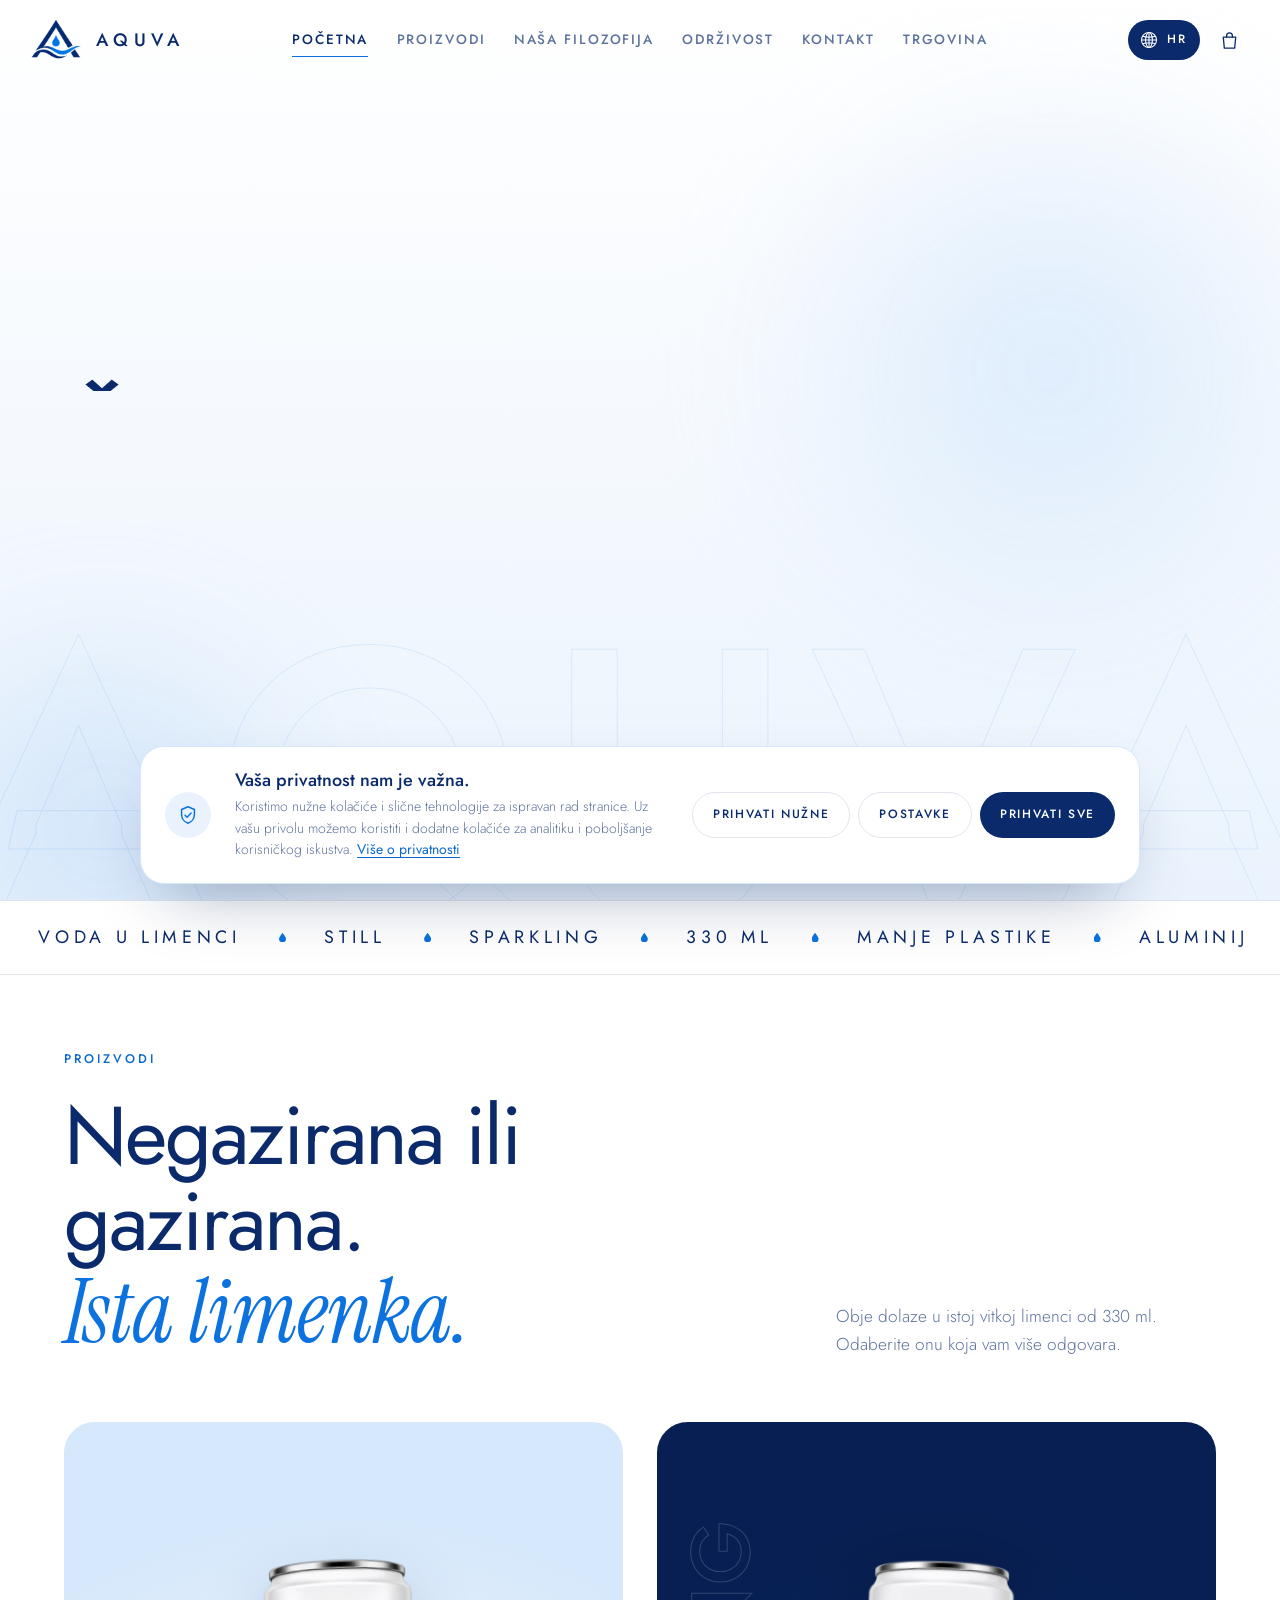
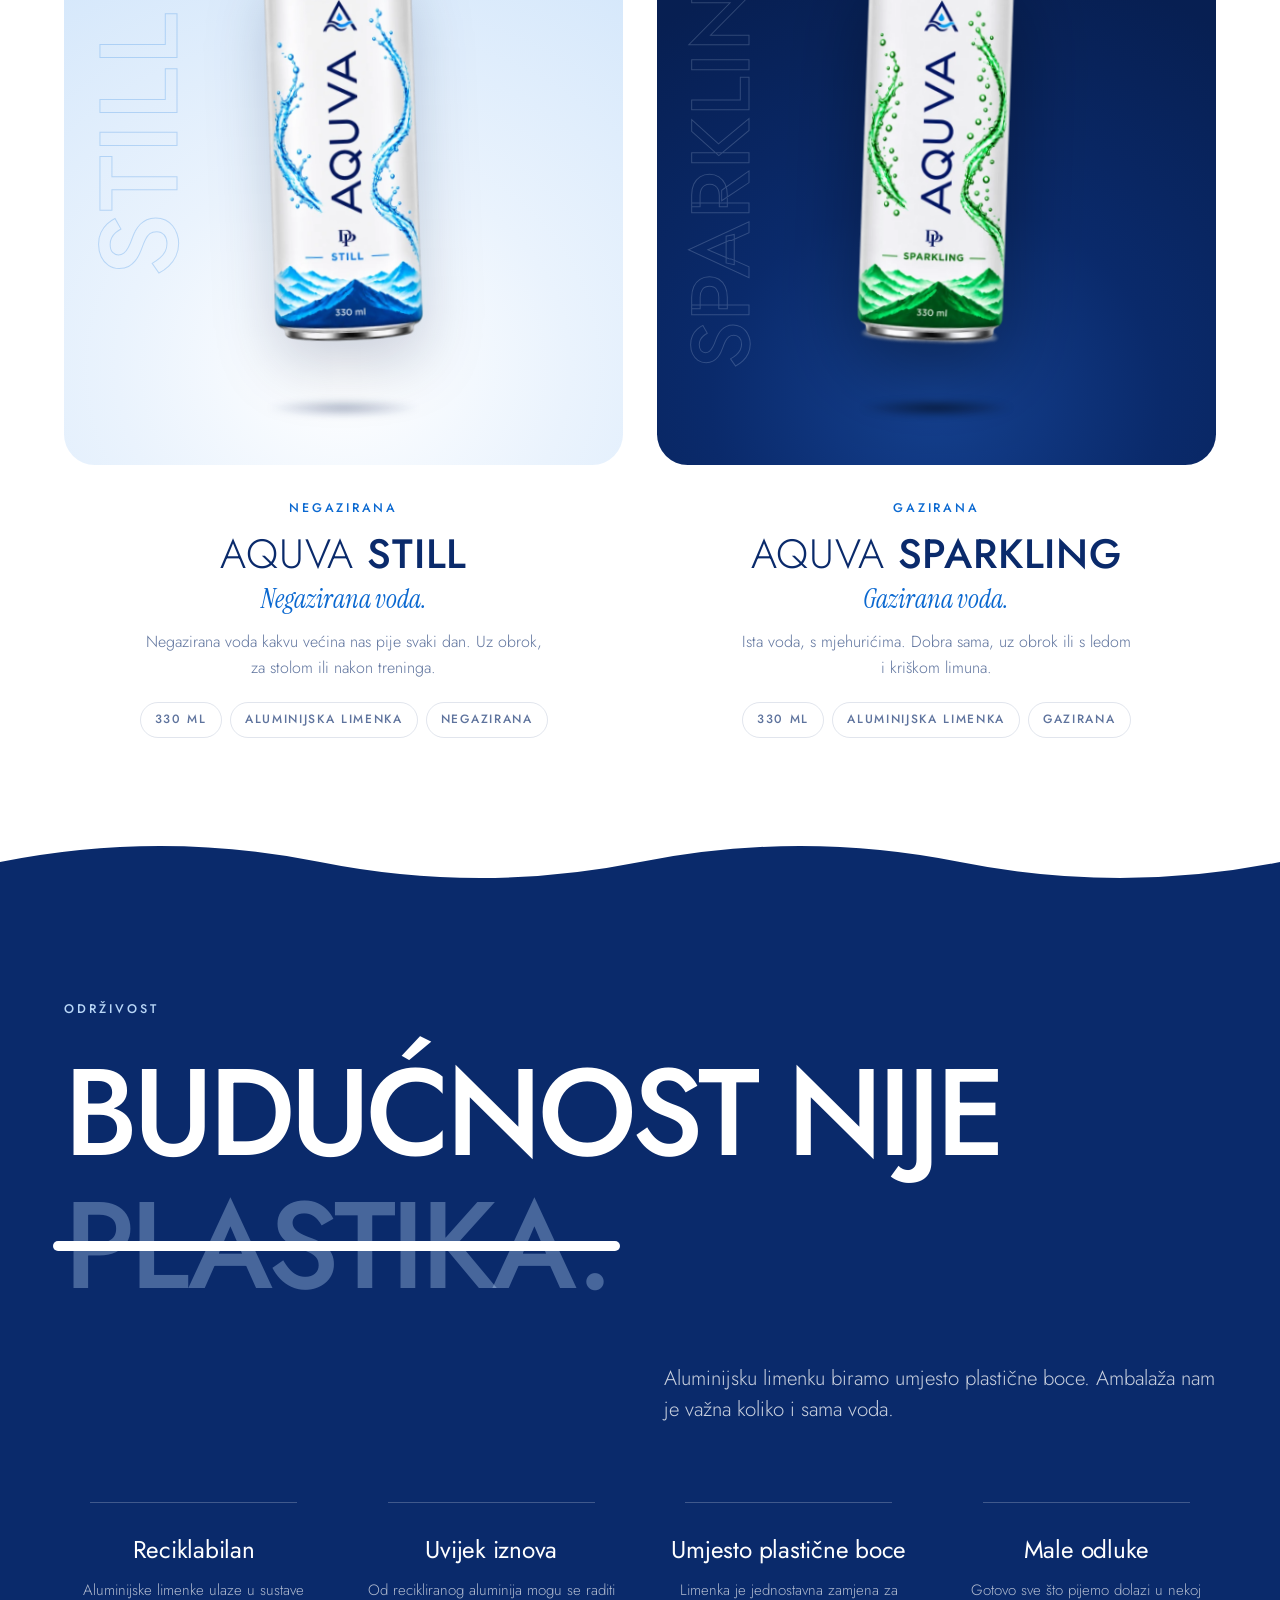
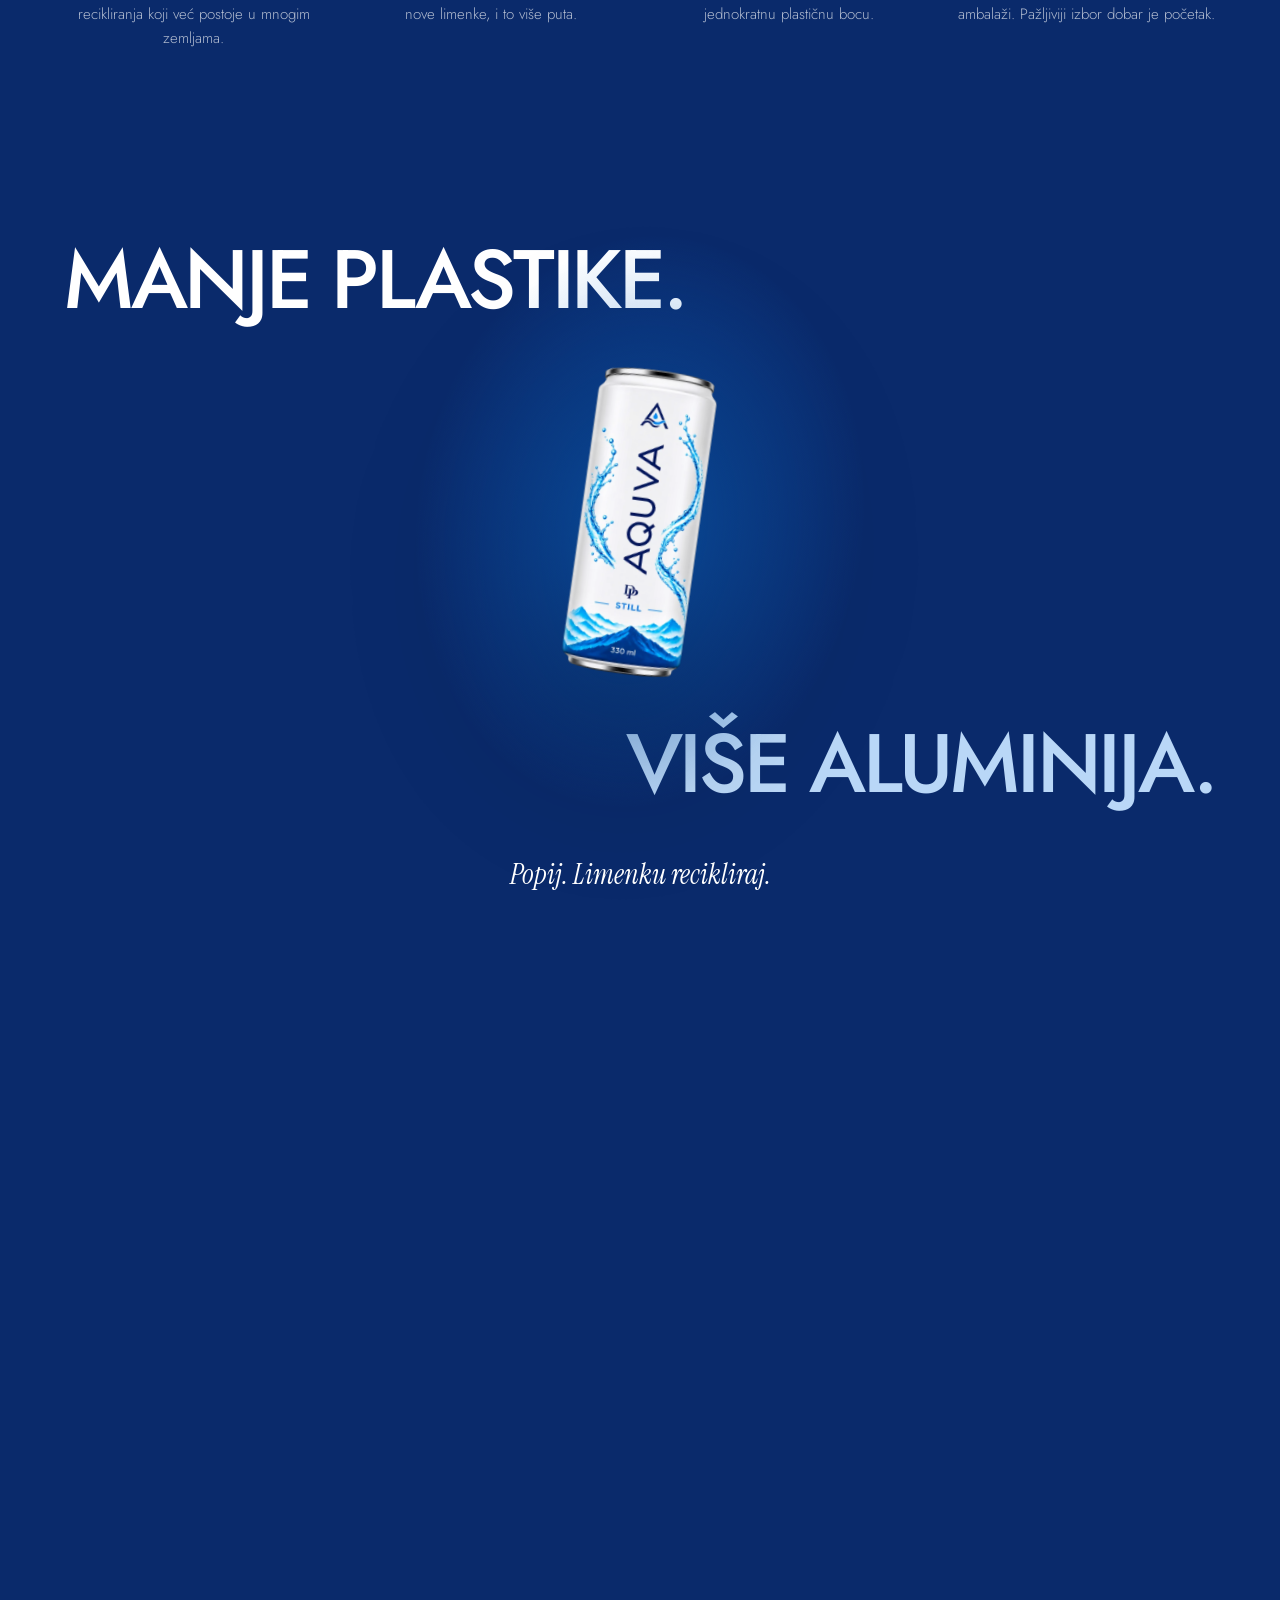
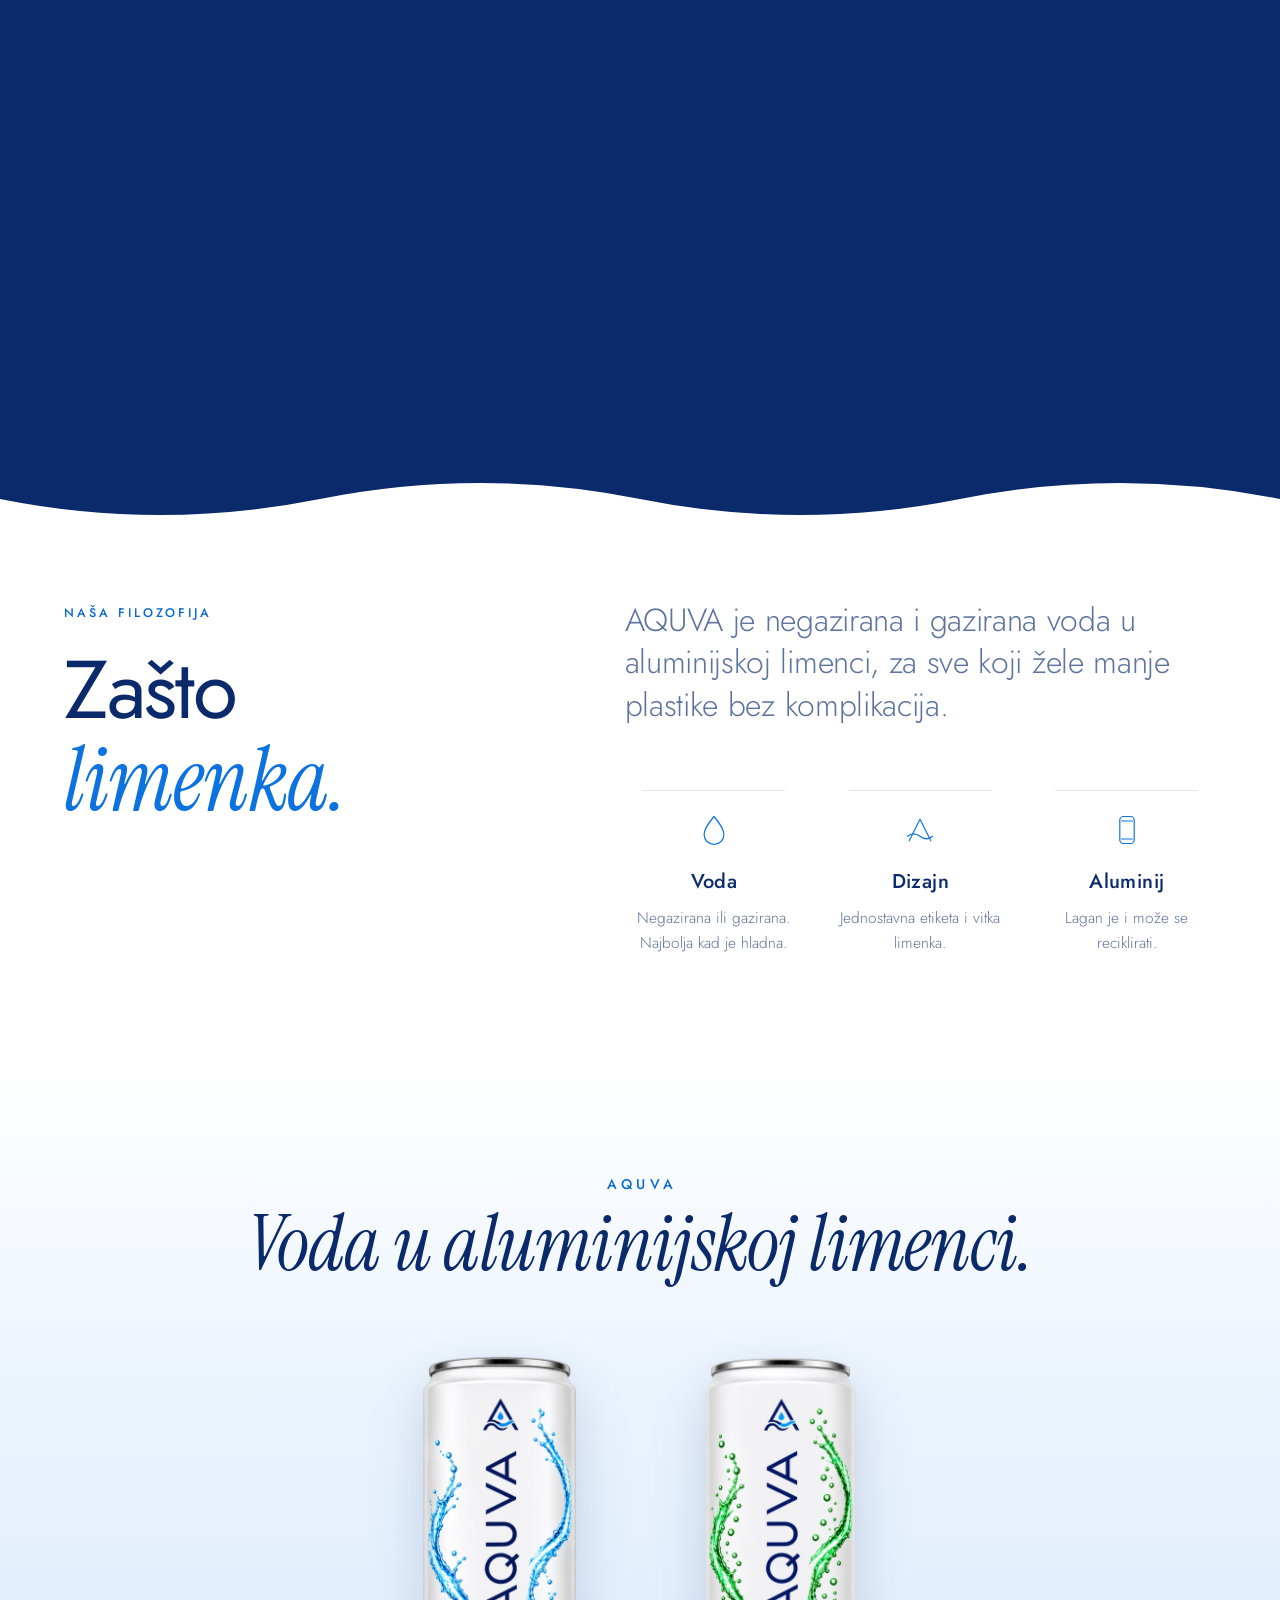
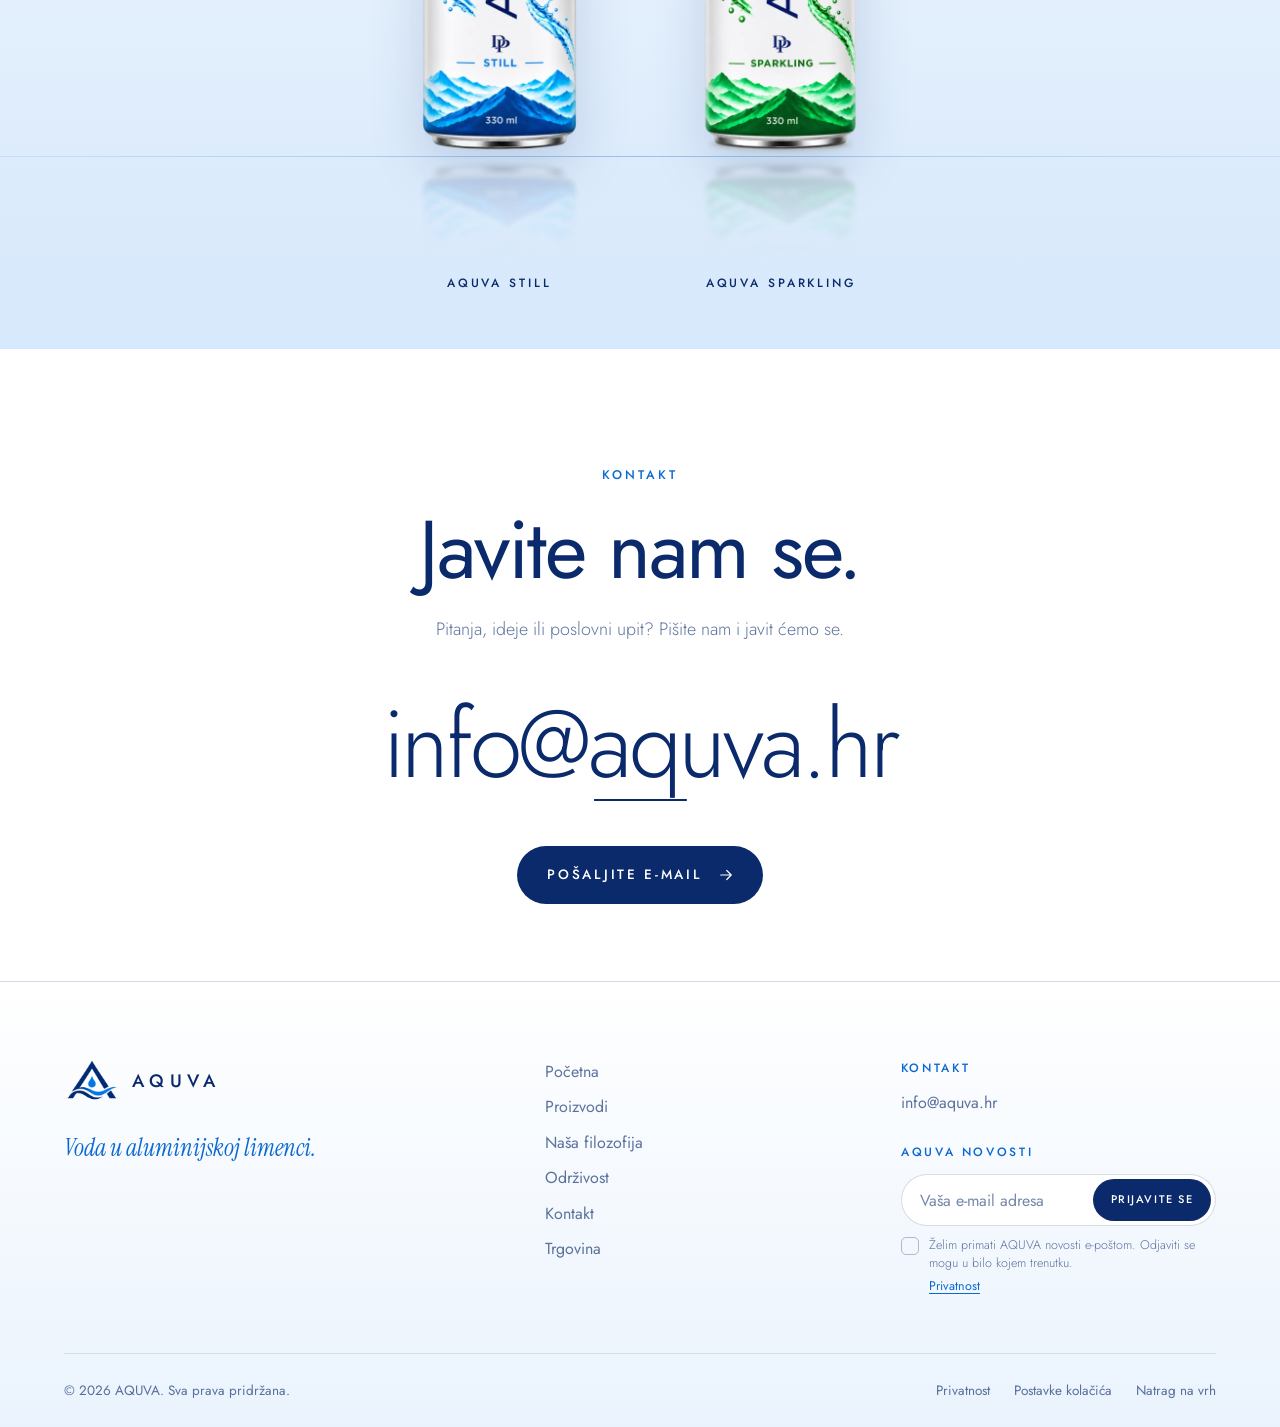
==== commit e32f3a53: "Compact newsletter form in the footer contact column - Removed the standalone newsletter section abo" ====
--- a/index.html
+++ b/index.html
@@ -50,10 +50,10 @@
   <link rel="preload" as="image" type="image/webp" href="assets/img/can-still-760.webp"
         imagesrcset="assets/img/can-still-420.webp 420w, assets/img/can-still-760.webp 760w"
         imagesizes="(max-width: 760px) 36vw, 340px">
-  <link rel="stylesheet" href="css/main.css?v=20261114e">
+  <link rel="stylesheet" href="css/main.css?v=20261114f">
   <!-- Instrument Serif is below-the-fold only; load after first paint (font-face only, no layout FOUC). -->
-  <link rel="stylesheet" href="css/fonts-serif.css?v=20261114e" media="print" onload="this.media='all'">
-  <noscript><link rel="stylesheet" href="css/fonts-serif.css?v=20261114e"></noscript>
+  <link rel="stylesheet" href="css/fonts-serif.css?v=20261114f" media="print" onload="this.media='all'">
+  <noscript><link rel="stylesheet" href="css/fonts-serif.css?v=20261114f"></noscript>
 
   <script>
     /* Runs before first paint: enables JS styles, decides whether the intro plays,
@@ -87,13 +87,13 @@
       document.head.appendChild(l);
     })();
   </script>
-  <script src="js/i18n.js?v=20261114e" defer></script>
-  <script src="js/shop-data.js?v=20261114e" defer></script>
-  <script src="js/main.js?v=20261114e" defer></script>
-  <script src="js/cart.js?v=20261114e" defer></script>
-  <script src="js/consent.js?v=20261114e" defer></script>
-  <script src="js/newsletter-config.js?v=20261114e" defer></script>
-  <script src="js/newsletter.js?v=20261114e" defer></script>
+  <script src="js/i18n.js?v=20261114f" defer></script>
+  <script src="js/shop-data.js?v=20261114f" defer></script>
+  <script src="js/main.js?v=20261114f" defer></script>
+  <script src="js/cart.js?v=20261114f" defer></script>
+  <script src="js/consent.js?v=20261114f" defer></script>
+  <script src="js/newsletter-config.js?v=20261114f" defer></script>
+  <script src="js/newsletter.js?v=20261114f" defer></script>
   <!-- Optional tools (analytics/marketing) must be added as
        <script type="text/plain" data-consent="analytics" data-src="https://..."></script>
        so js/consent.js only activates them after the visitor consents. None are configured. -->
@@ -516,18 +516,6 @@
         </div>
       </div>
     </section>
-    <!-- ============ NEWSLETTER (directly below Contact, above the footer) ============ -->
-    <section class="newsletter" aria-labelledby="nl-footer-title">
-      <div class="container">
-        <div class="footer__nl">
-          <div class="footer__nl-copy">
-            <h2 class="footer__nl-title" id="nl-footer-title" data-i18n="nl.footerTitle">Ostanite povezani s AQUVA.</h2>
-            <p class="footer__nl-text" data-i18n="nl.footerText">Primajte novosti i obavijesti iz AQUVA svijeta.</p>
-          </div>
-          <div class="footer__nl-form" data-newsletter="footer"></div>
-        </div>
-      </div>
-    </section>
   </main>
 
   <!-- ============ FOOTER ============ -->
@@ -552,6 +540,10 @@
         <div class="footer__contact">
           <p class="footer__label" data-i18n="nav.contact">Kontakt</p>
           <a href="mailto:info@aquva.hr">info@aquva.hr</a>
+          <section class="footer-nl" aria-labelledby="nl-footer-title">
+            <p class="footer__label footer-nl__title" id="nl-footer-title" data-i18n="nl.compactTitle">AQUVA novosti</p>
+            <div class="footer-nl__form" data-newsletter="footer"></div>
+          </section>
         </div>
       </div>
       <div class="footer__bottom">
--- a/css/main.css
+++ b/css/main.css
@@ -986,20 +986,38 @@
   .nl-form__btn { width: 100%; justify-content: center; }
 }
 
-/* Newsletter band: its own section directly below Contact (and above the footer on the shop) */
-.newsletter { padding: 0 0 clamp(56px, 7vw, 96px); }
 /* Products start closer to the marquee above them */
 .products { padding-top: clamp(44px, 5.5vw, 84px); }
 .contact { padding-bottom: clamp(48px, 6vw, 80px); }
-.footer__nl {
-  display: grid; grid-template-columns: 1fr 1.15fr; align-items: center; gap: 20px 48px;
-  padding: clamp(22px, 3.4vw, 36px) clamp(22px, 3.6vw, 40px); border-radius: var(--radius); background: var(--white); border: 1px solid var(--sky-2);
-  box-shadow: 0 30px 60px -40px rgba(10, 42, 107, .3);
-}
-.footer__nl-title { font-size: clamp(24px, 2.4vw, 32px); font-weight: 400; line-height: 1.2; letter-spacing: -.01em; color: var(--navy); }
-.footer__nl-text { margin-top: 8px; color: var(--ink-soft); font-weight: 300; }
-@media (max-width: 860px) {
-  .footer__nl { grid-template-columns: 1fr; text-align: center; }
+/* Compact newsletter in the right footer column, under the contact e-mail.
+   Same form, consent wording and backend as the popup. Input and button sit side by side;
+   they stack only when the column itself is too narrow (container query). */
+.footer-nl { margin-top: 28px; max-width: 400px; container-type: inline-size; }
+.footer-nl .nl-form__row { gap: 6px; padding: 4px; }
+.footer-nl .nl-form__input { height: 42px; padding: 0 14px; }
+.footer-nl .nl-form__btn { height: 42px; padding: 0 18px; font-size: 11px; letter-spacing: .14em; }
+.footer-nl .nl-form__consent { margin-top: 10px; gap: 10px; font-size: 12.5px; line-height: 1.45; }
+.footer-nl .nl-form__consent .check__box, .footer-nl .nl-form__consent input { width: 18px; height: 18px; }
+.footer-nl .nl-form__consent .check__box { border-radius: 5px; }
+.footer-nl .nl-form__consent .check__box svg { width: 12px; height: 12px; }
+.footer-nl .nl-form__msg { margin-top: 8px; font-size: 13px; }
+.footer-nl .nl-form__note { margin-top: 4px; padding-left: 28px; font-size: 12.5px; }
+@media (max-width: 480px) {          /* keep the footer form side by side on phones (the popup stacks) */
+  .footer-nl .nl-form__row { flex-direction: row; border-radius: 999px; }
+  .footer-nl .nl-form__btn { width: auto; }
+}
+@container (max-width: 290px) {
+  .footer-nl .nl-form__row { flex-direction: column; border-radius: 18px; }
+  .footer-nl .nl-form__input { flex: none; }
+  .footer-nl .nl-form__btn { width: 100%; justify-content: center; }
+}
+@media (max-width: 900px) {        /* tablets: logo row on top, navigation and contact + newsletter side by side */
+  .footer__top { grid-template-columns: 1fr 1fr; }
+  .footer__brand { grid-column: 1 / -1; }
+}
+@media (max-width: 760px) {
+  .footer__contact { grid-column: 1 / -1; }
+  .footer-nl { max-width: none; }
 }
 
 /* Newsletter popup: compact and balanced. Logo, title and text sit close together; the form
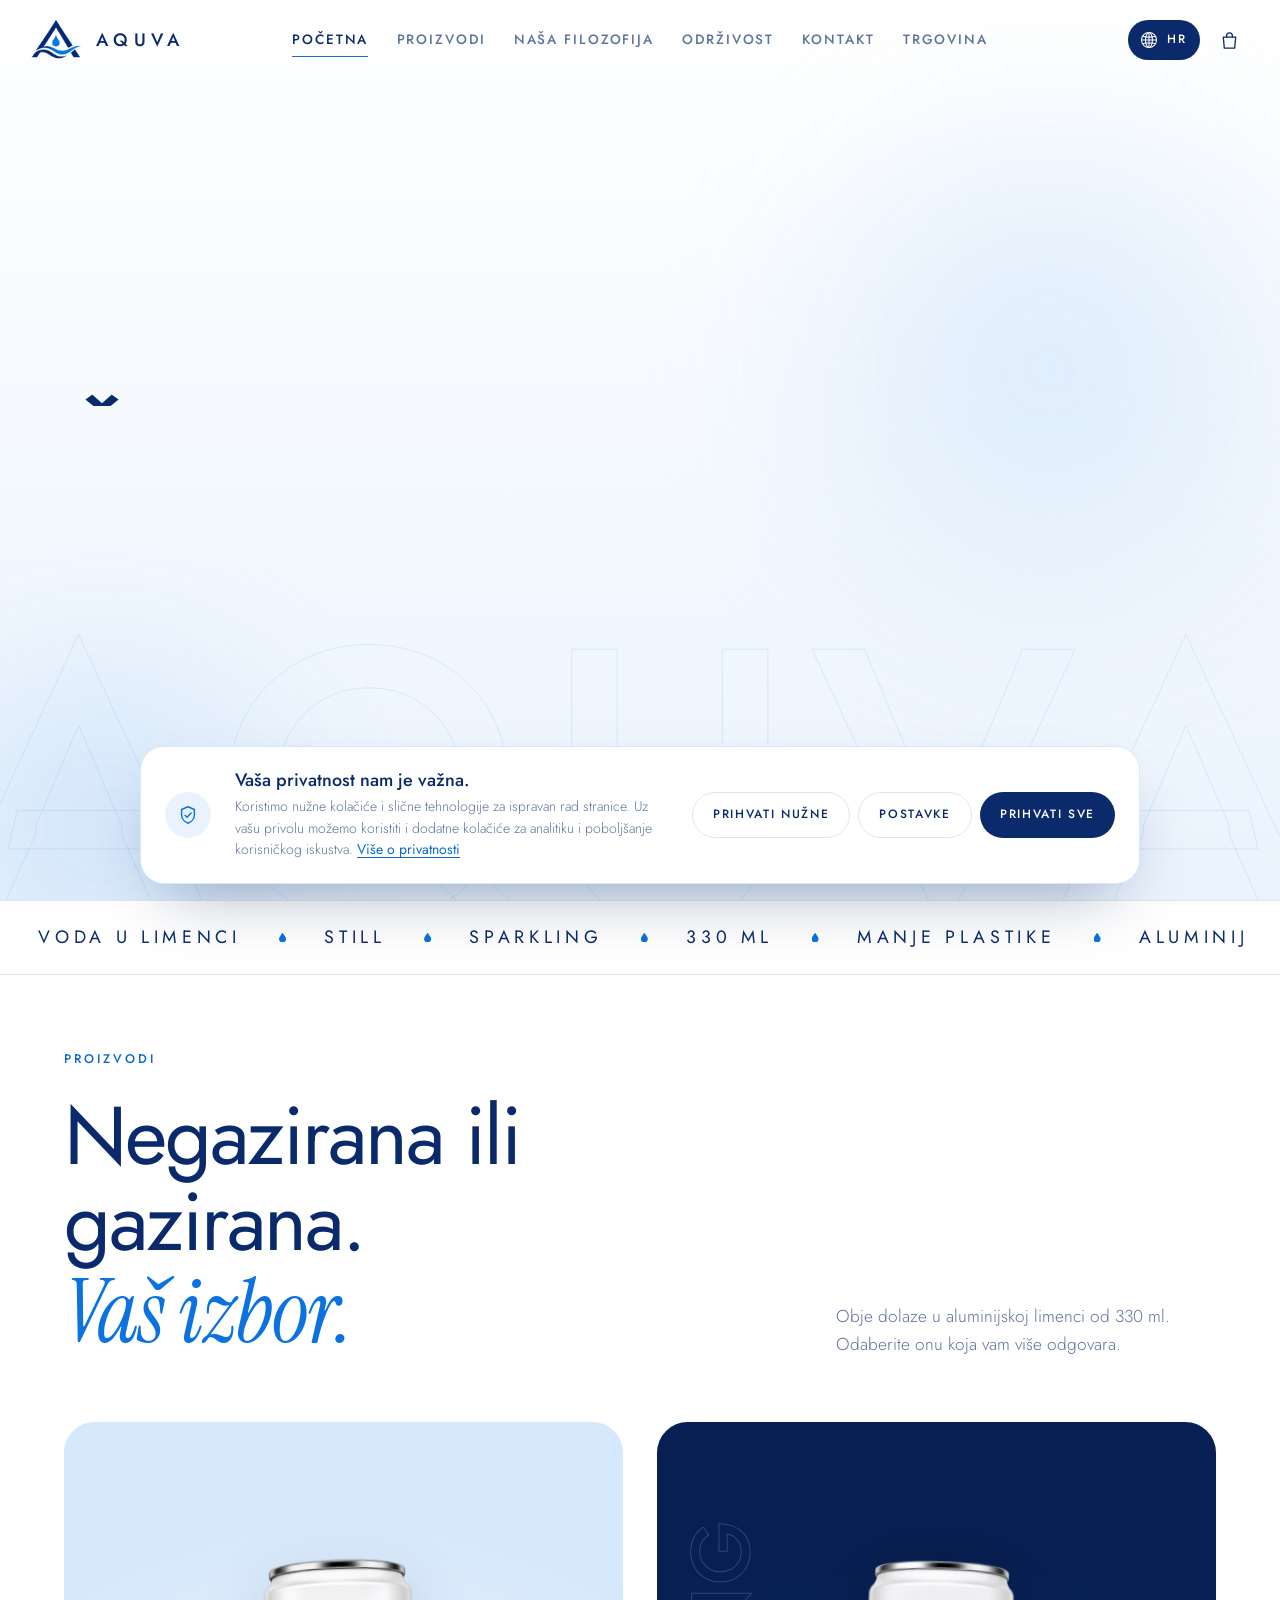
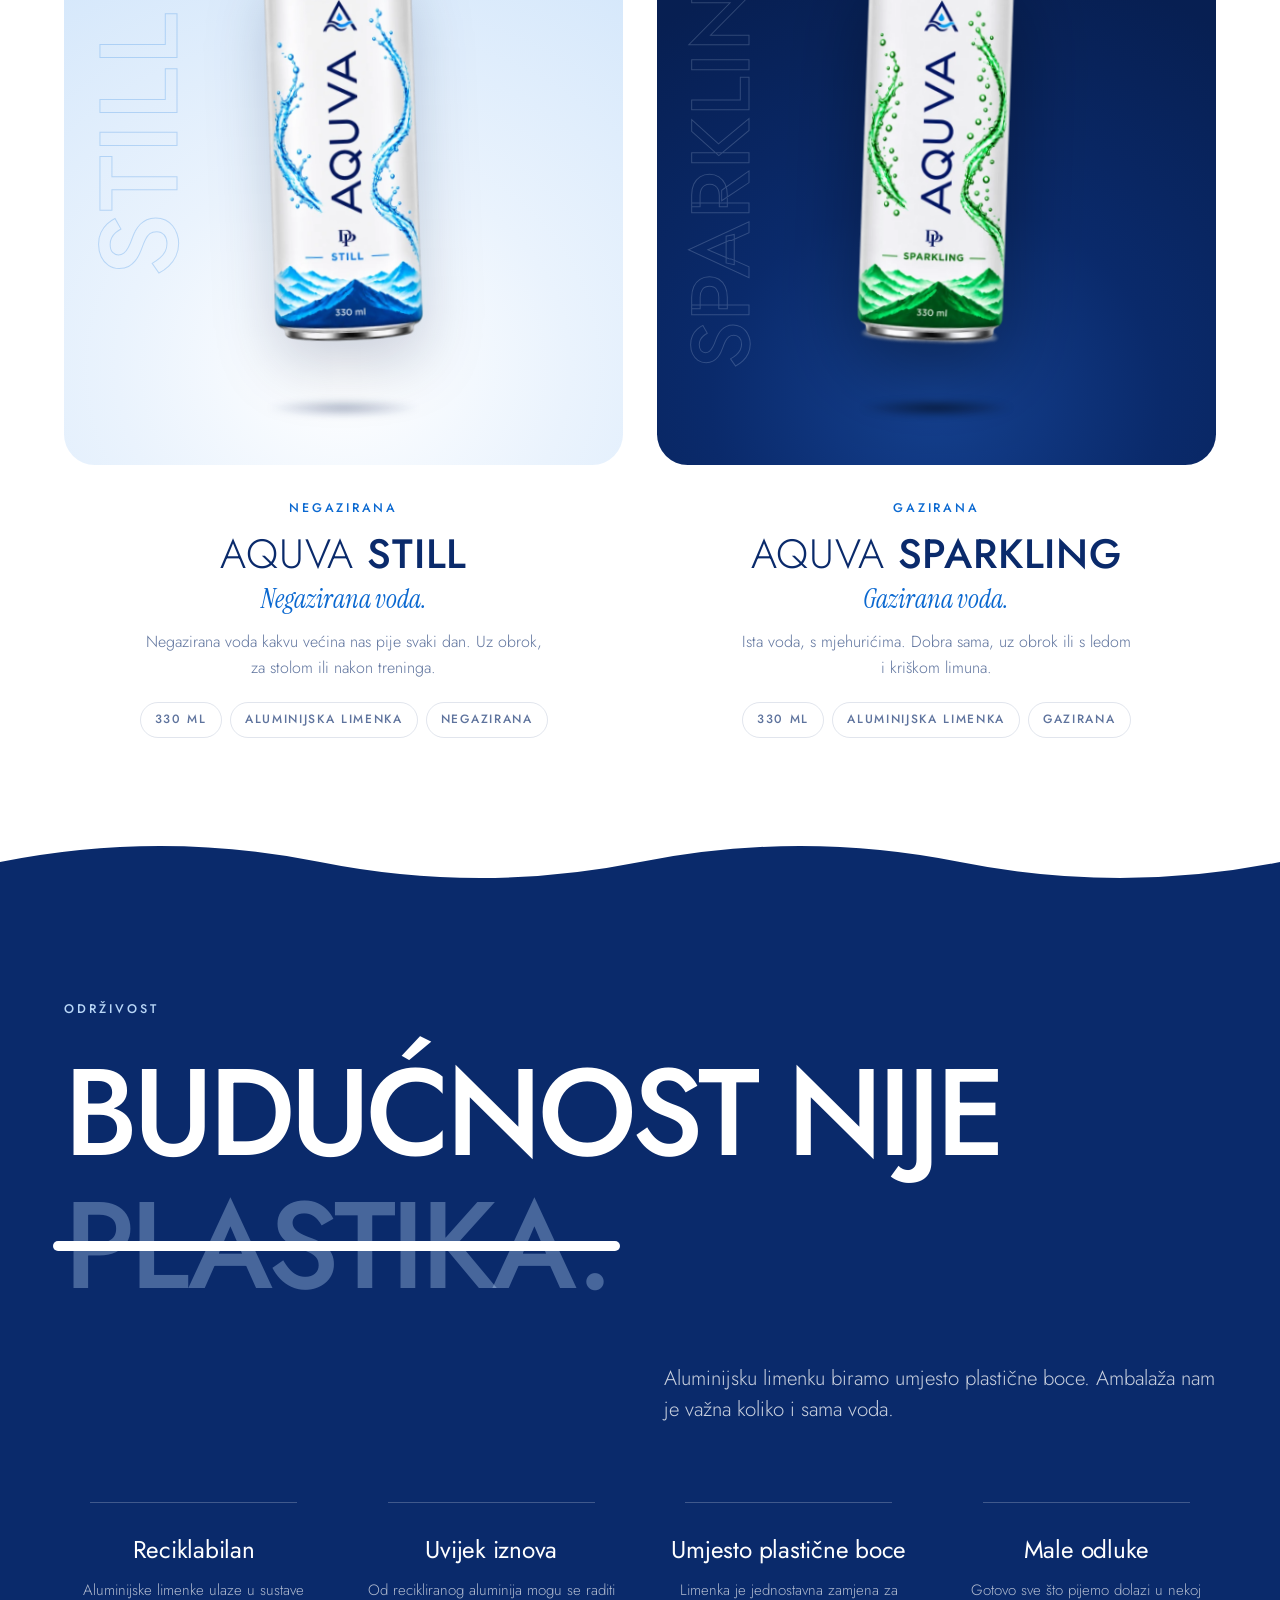
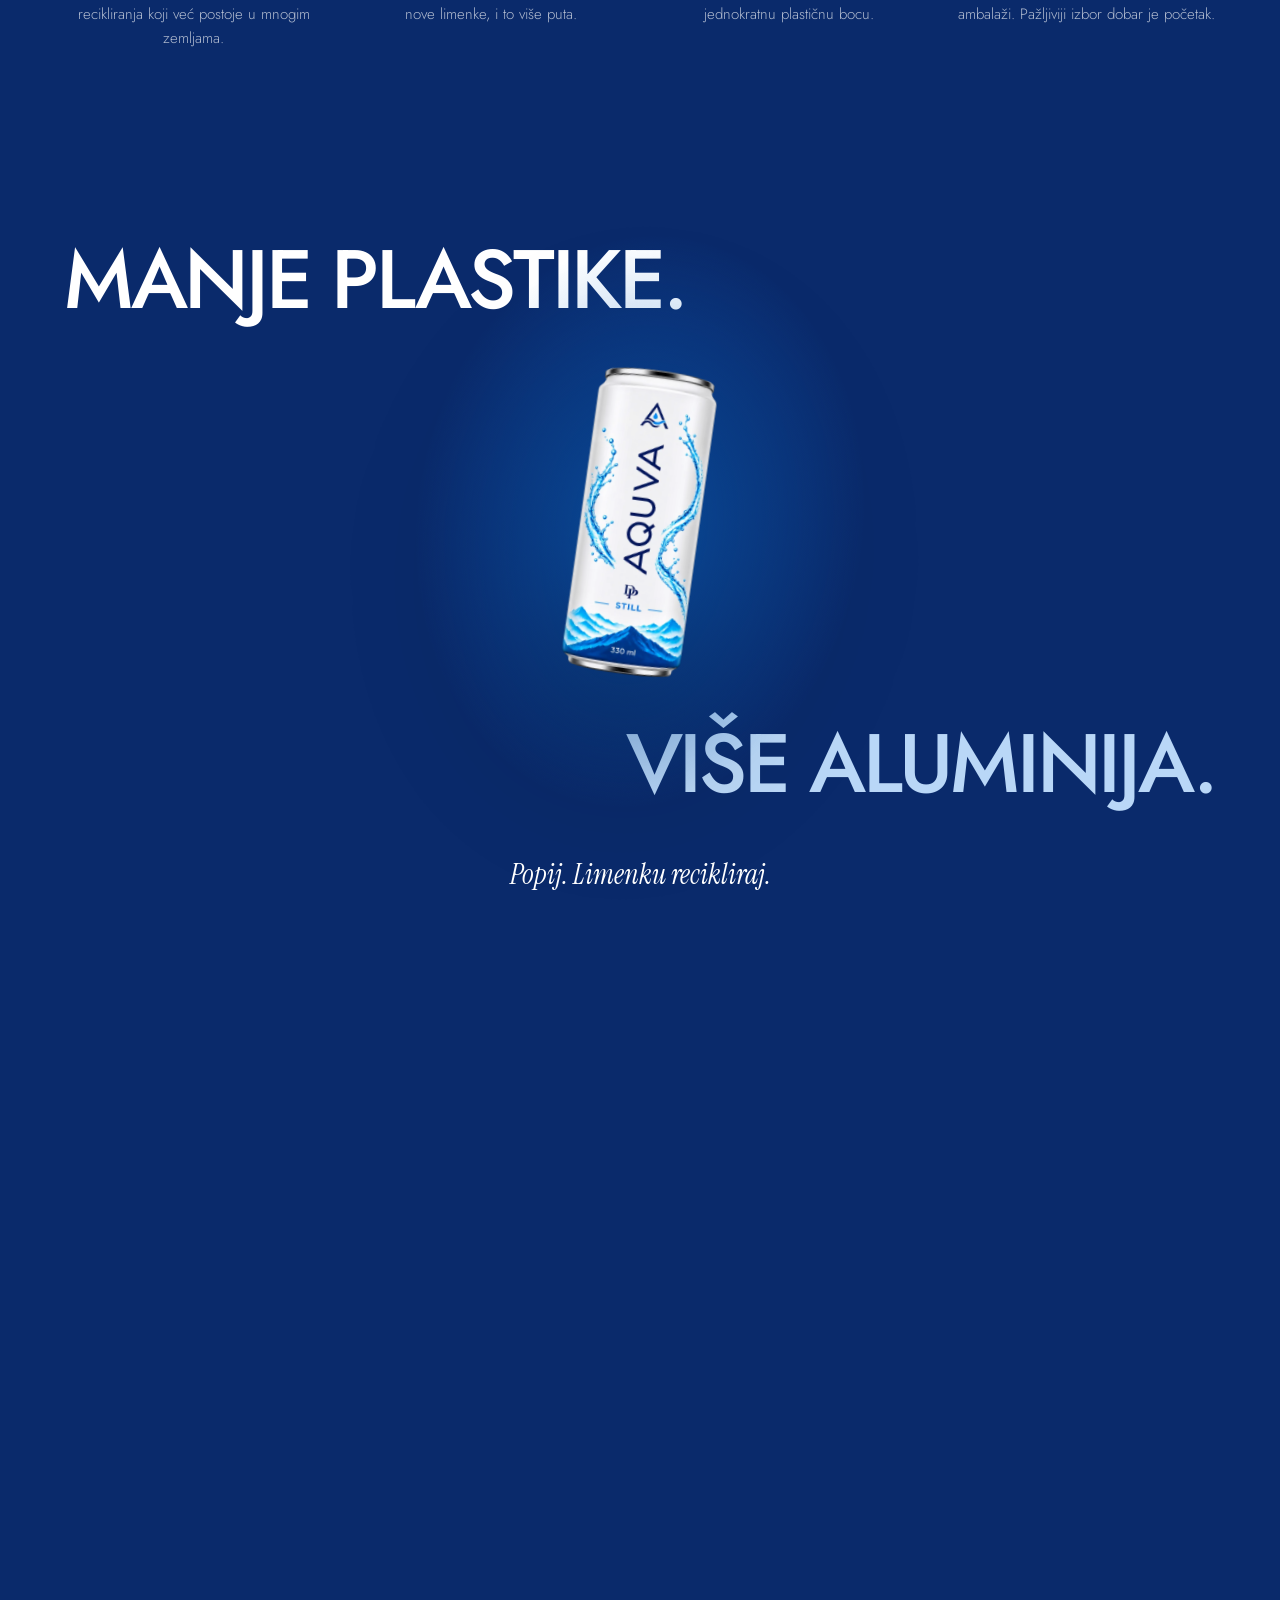
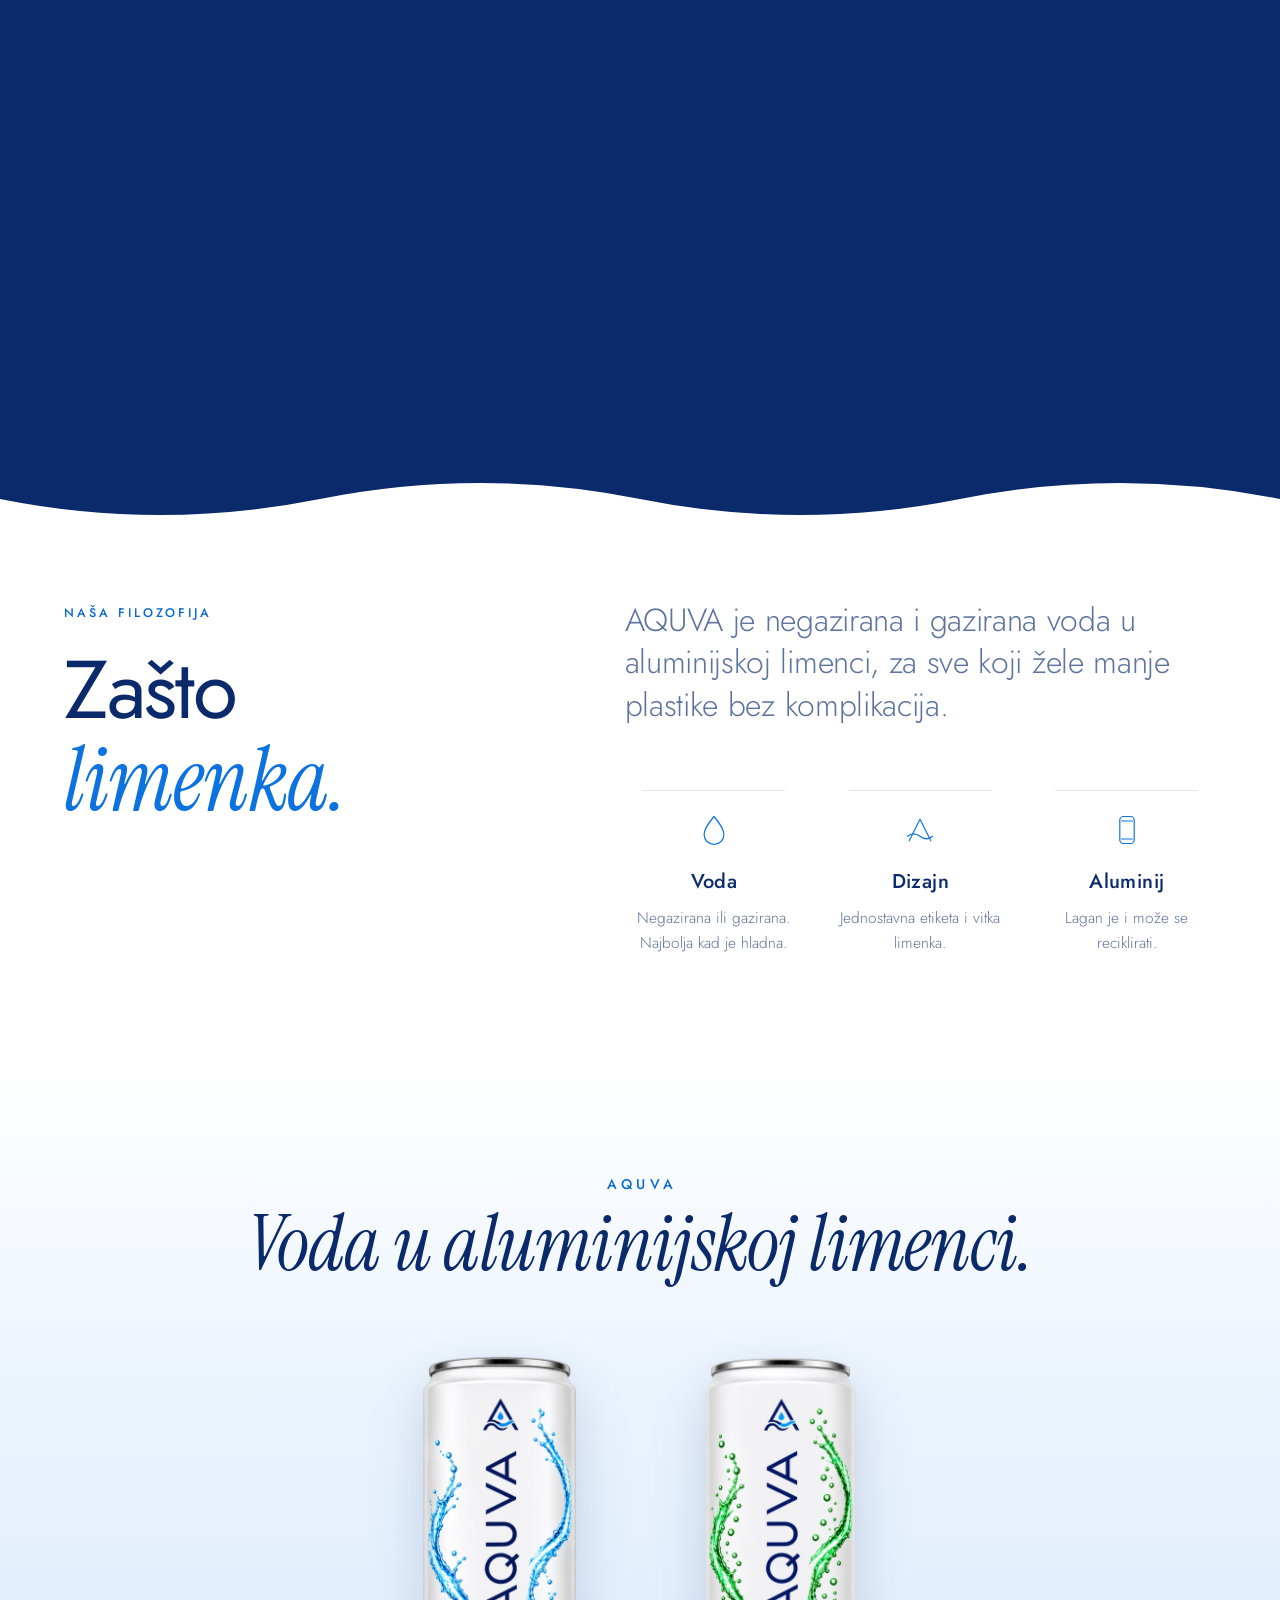
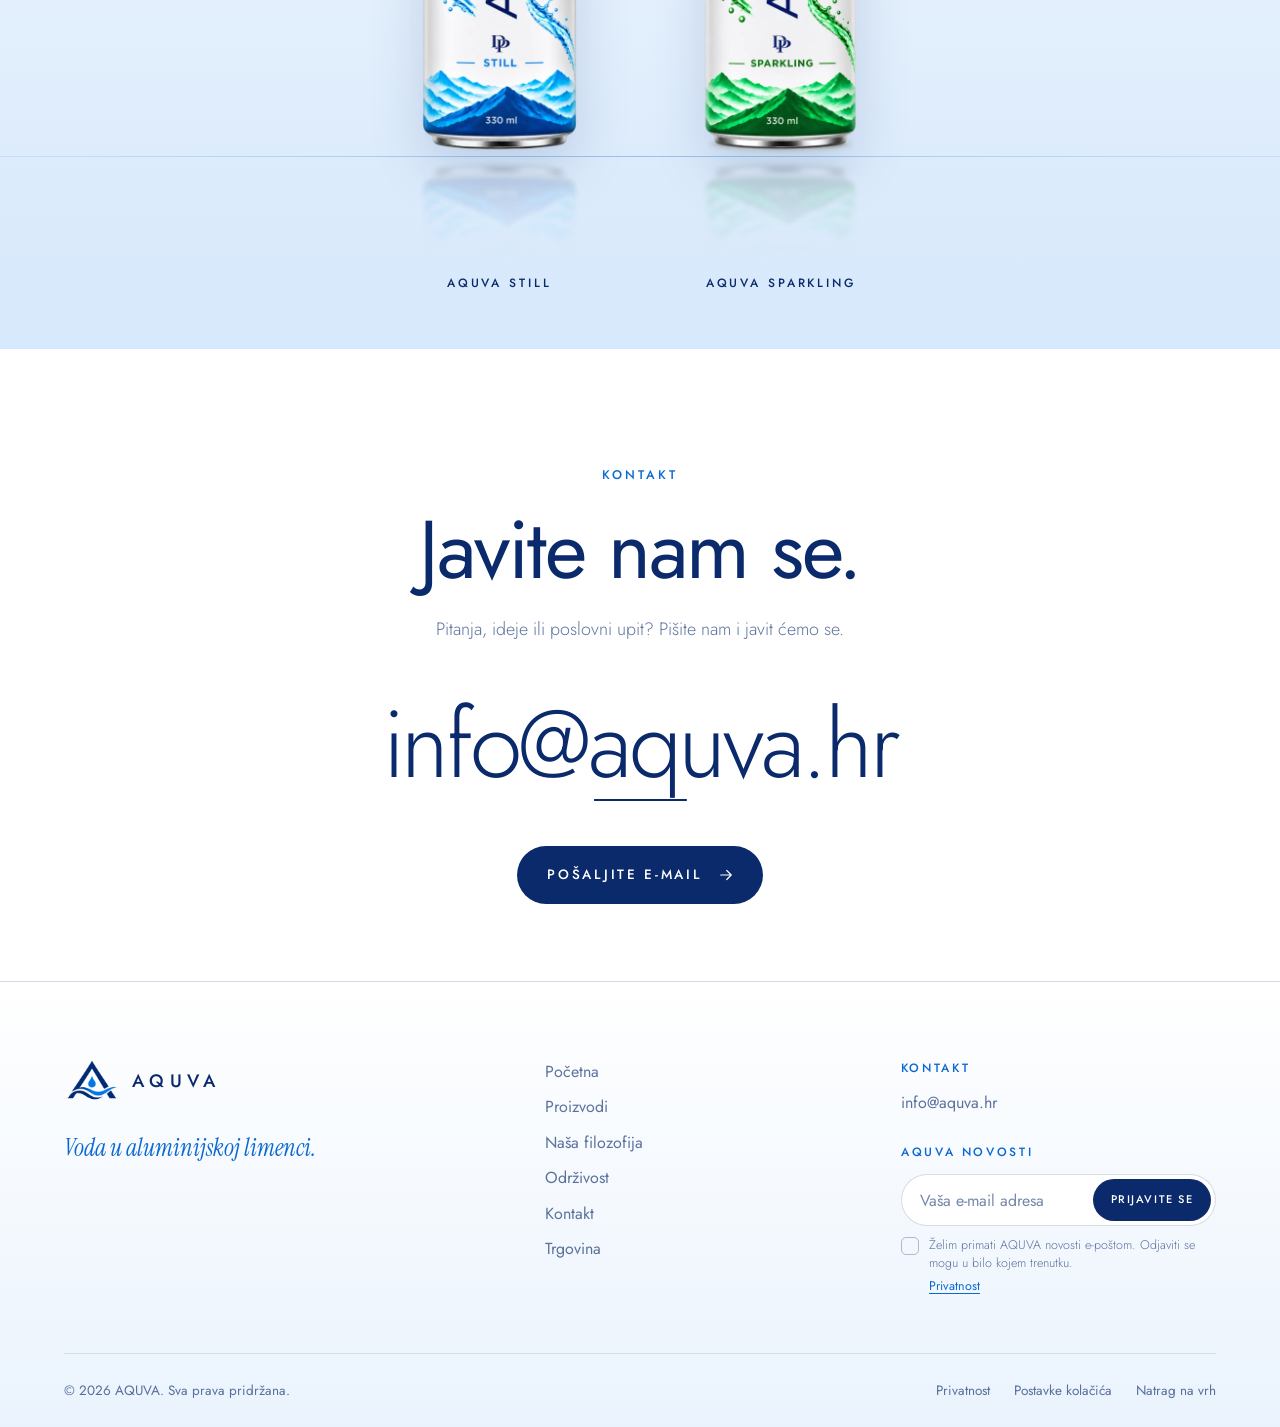
==== commit e87cdc49: "Homepage wording, centred mobile footer, simpler cart header - Hero label "Voda u limenci", hero sub" ====
--- a/index.html
+++ b/index.html
@@ -50,10 +50,10 @@
   <link rel="preload" as="image" type="image/webp" href="assets/img/can-still-760.webp"
         imagesrcset="assets/img/can-still-420.webp 420w, assets/img/can-still-760.webp 760w"
         imagesizes="(max-width: 760px) 36vw, 340px">
-  <link rel="stylesheet" href="css/main.css?v=20261114f">
+  <link rel="stylesheet" href="css/main.css?v=20261114h">
   <!-- Instrument Serif is below-the-fold only; load after first paint (font-face only, no layout FOUC). -->
-  <link rel="stylesheet" href="css/fonts-serif.css?v=20261114f" media="print" onload="this.media='all'">
-  <noscript><link rel="stylesheet" href="css/fonts-serif.css?v=20261114f"></noscript>
+  <link rel="stylesheet" href="css/fonts-serif.css?v=20261114h" media="print" onload="this.media='all'">
+  <noscript><link rel="stylesheet" href="css/fonts-serif.css?v=20261114h"></noscript>
 
   <script>
     /* Runs before first paint: enables JS styles, decides whether the intro plays,
@@ -87,13 +87,13 @@
       document.head.appendChild(l);
     })();
   </script>
-  <script src="js/i18n.js?v=20261114f" defer></script>
-  <script src="js/shop-data.js?v=20261114f" defer></script>
-  <script src="js/main.js?v=20261114f" defer></script>
-  <script src="js/cart.js?v=20261114f" defer></script>
-  <script src="js/consent.js?v=20261114f" defer></script>
-  <script src="js/newsletter-config.js?v=20261114f" defer></script>
-  <script src="js/newsletter.js?v=20261114f" defer></script>
+  <script src="js/i18n.js?v=20261114h" defer></script>
+  <script src="js/shop-data.js?v=20261114h" defer></script>
+  <script src="js/main.js?v=20261114h" defer></script>
+  <script src="js/cart.js?v=20261114h" defer></script>
+  <script src="js/consent.js?v=20261114h" defer></script>
+  <script src="js/newsletter-config.js?v=20261114h" defer></script>
+  <script src="js/newsletter.js?v=20261114h" defer></script>
   <!-- Optional tools (analytics/marketing) must be added as
        <script type="text/plain" data-consent="analytics" data-src="https://..."></script>
        so js/consent.js only activates them after the visitor consents. None are configured. -->
@@ -246,12 +246,12 @@
 
       <div class="hero__inner container">
         <div class="hero__copy">
-          <p class="eyebrow hero__eyebrow" data-hero="0" data-i18n="hero.eyebrow">Voda u aluminijskoj limenci</p>
+          <p class="eyebrow hero__eyebrow" data-hero="0" data-i18n="hero.eyebrow">Voda u limenci</p>
           <h1 class="hero__title" id="hero-title">
             <span class="line"><span class="line__in" data-hero="1" data-i18n="hero.title1">Čista voda.</span></span>
             <span class="line"><span class="line__in hero__title-accent" data-hero="2" data-i18n="hero.title2">U limenci.</span></span>
           </h1>
-          <p class="hero__sub" data-hero="3" data-i18n="hero.sub">Negazirana i gazirana voda u vitkoj aluminijskoj limenci od 330 ml.</p>
+          <p class="hero__sub" data-hero="3" data-i18n="hero.sub">Negazirana i gazirana voda u limenci od 330 ml.</p>
           <div class="hero__actions" data-hero="4">
             <a class="btn btn--primary" href="#products">
               <span data-i18n="hero.cta">Pogledaj ponudu</span>
@@ -323,10 +323,10 @@
             <p class="eyebrow" data-reveal><span data-i18n="products.eyebrow">Proizvodi</span></p>
             <h2 class="title" id="products-title" data-reveal style="--d:.08s">
               <span data-i18n="products.title1">Negazirana ili gazirana.</span>
-              <span class="serif" data-i18n="products.title2">Ista limenka.</span>
+              <span class="serif" data-i18n="products.title2">Vaš izbor.</span>
             </h2>
           </div>
-          <p class="section-head__lead" data-reveal style="--d:.16s" data-i18n="products.lead">Obje dolaze u istoj vitkoj limenci od 330 ml. Odaberite onu koja vam više odgovara.</p>
+          <p class="section-head__lead" data-reveal style="--d:.16s" data-i18n="products.lead">Obje dolaze u aluminijskoj limenci od 330 ml. Odaberite onu koja vam više odgovara.</p>
         </header>
 
         <div class="product-grid">
--- a/css/main.css
+++ b/css/main.css
@@ -845,7 +845,6 @@
 html.drawer-open .drawer__panel { transform: none; }
 html.drawer-open body { overflow: hidden; }
 .drawer__head { display: flex; justify-content: space-between; align-items: center; gap: 16px; padding: calc(24px + env(safe-area-inset-top)) 28px 20px; border-bottom: 1px solid var(--line); }
-.drawer__head > div { display: flex; flex-wrap: wrap; align-items: baseline; gap: 4px 14px; min-width: 0; }
 .drawer__title { margin-top: 0; font-size: 34px; font-weight: 400; line-height: 1; letter-spacing: -.02em; }
 .drawer__close { width: 44px; height: 44px; margin: 0 -10px 0 0; border-radius: 50%; display: grid; place-items: center; transition: background-color .3s var(--ease); }
 .drawer__close:hover { background: var(--sky); }
@@ -1015,9 +1014,18 @@
   .footer__top { grid-template-columns: 1fr 1fr; }
   .footer__brand { grid-column: 1 / -1; }
 }
-@media (max-width: 760px) {
-  .footer__contact { grid-column: 1 / -1; }
-  .footer-nl { max-width: none; }
+@media (max-width: 760px) {          /* phones: one centred column; desktop layout unchanged */
+  .footer__top { grid-template-columns: 1fr; gap: 32px; text-align: center; justify-items: center; }
+  .footer__brand, .footer__contact { grid-column: auto; }
+  .footer__contact { width: 100%; }
+  .footer__brand .brand { justify-content: center; }
+  .footer__nav { justify-items: center; }
+  .footer-nl { width: 100%; max-width: 420px; margin-inline: auto; }
+  .footer-nl .nl-form__consent { width: fit-content; max-width: 100%; margin-inline: auto; text-align: left; }
+  .footer-nl .nl-form__note { padding-left: 0; text-align: center; }
+  .footer-nl .nl-form__msg { justify-content: center; text-align: left; }
+  .footer__bottom { flex-direction: column; align-items: center; text-align: center; gap: 10px; }
+  .footer__links { flex-wrap: wrap; justify-content: center; gap: 8px 22px; }
 }
 
 /* Newsletter popup: compact and balanced. Logo, title and text sit close together; the form
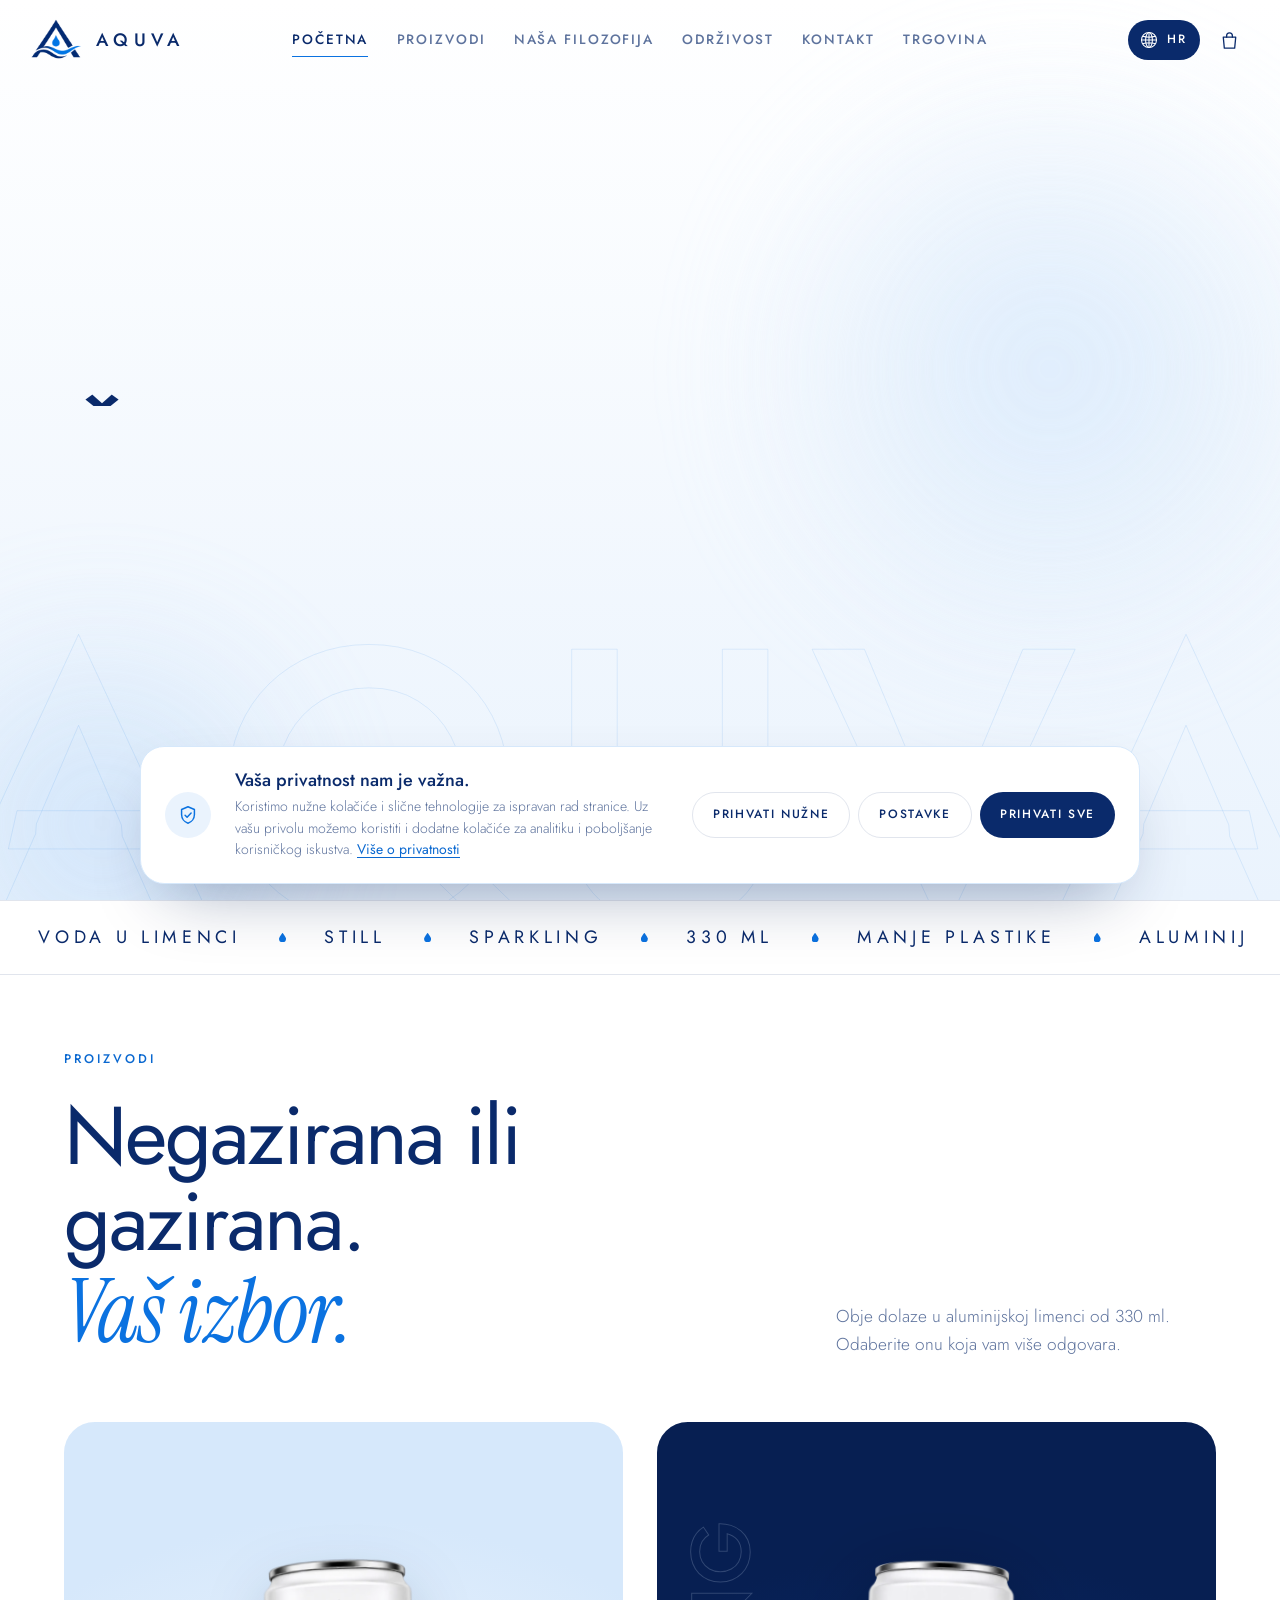
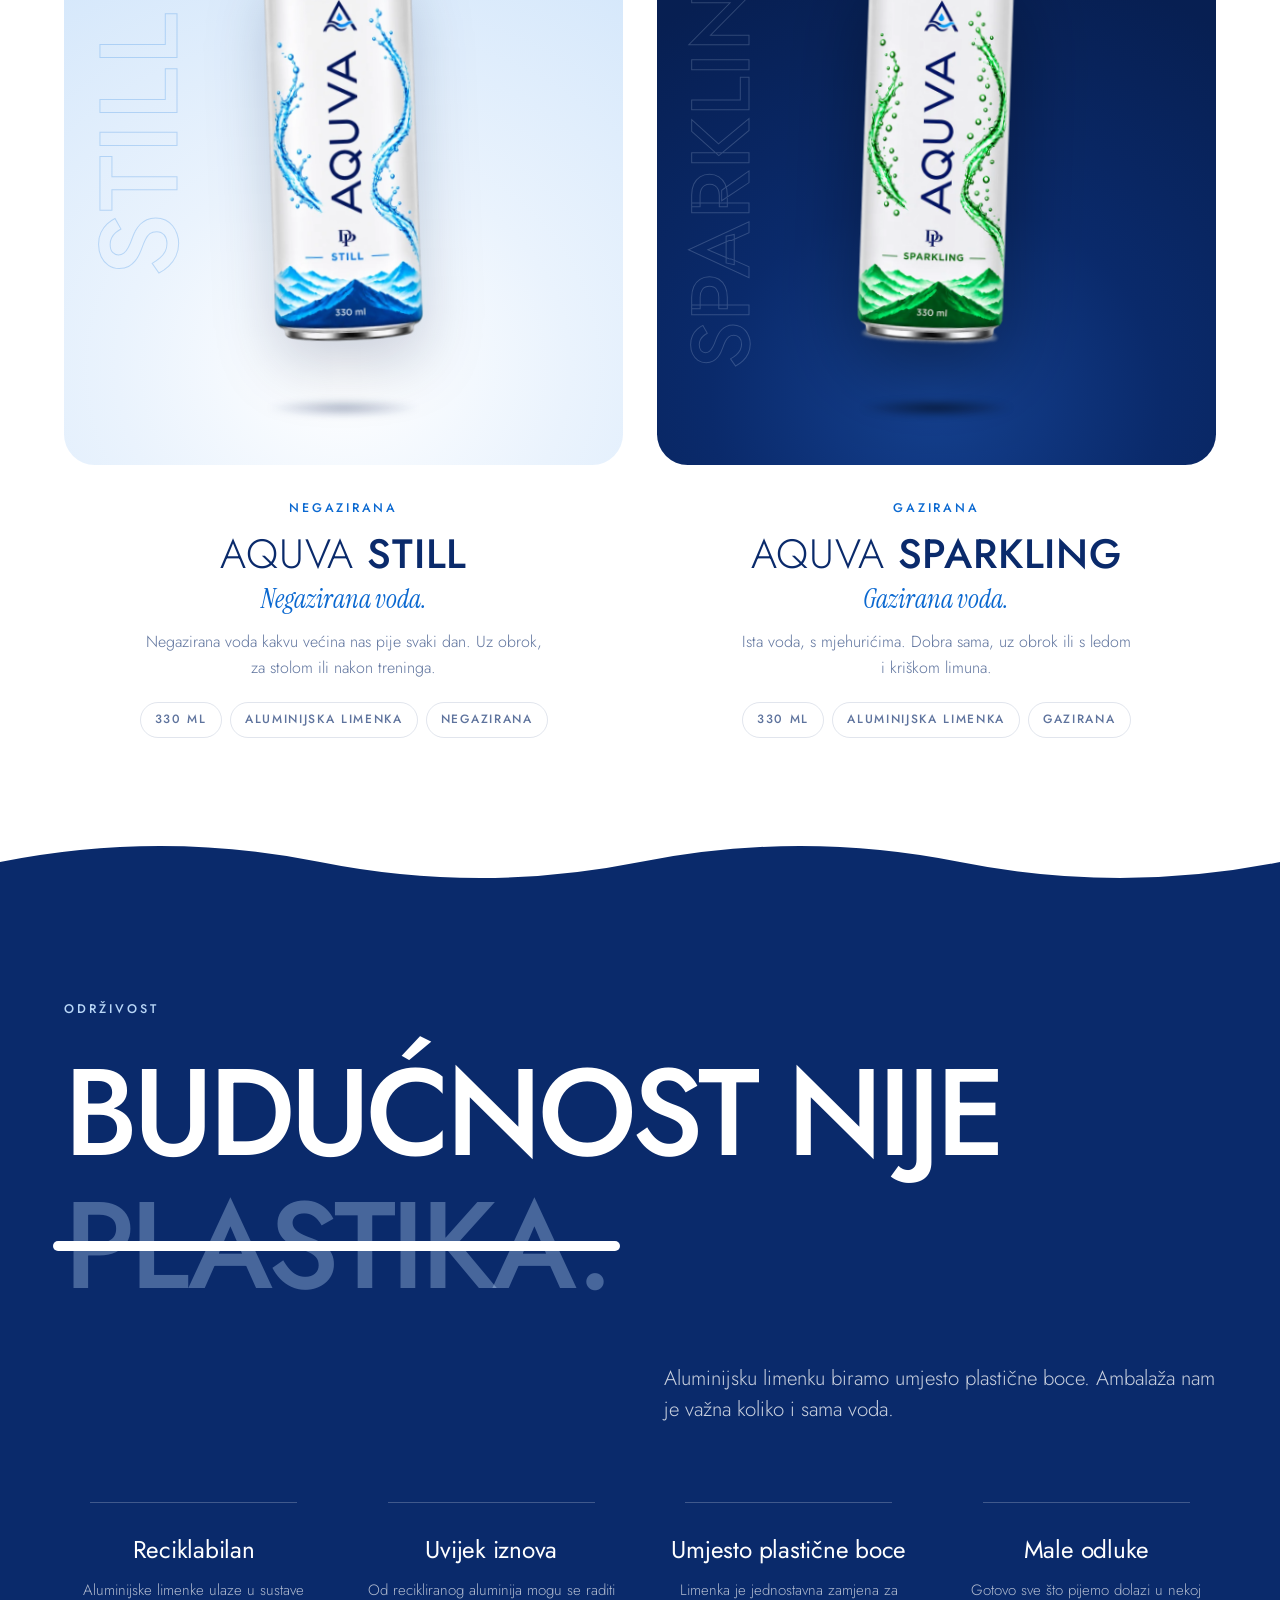
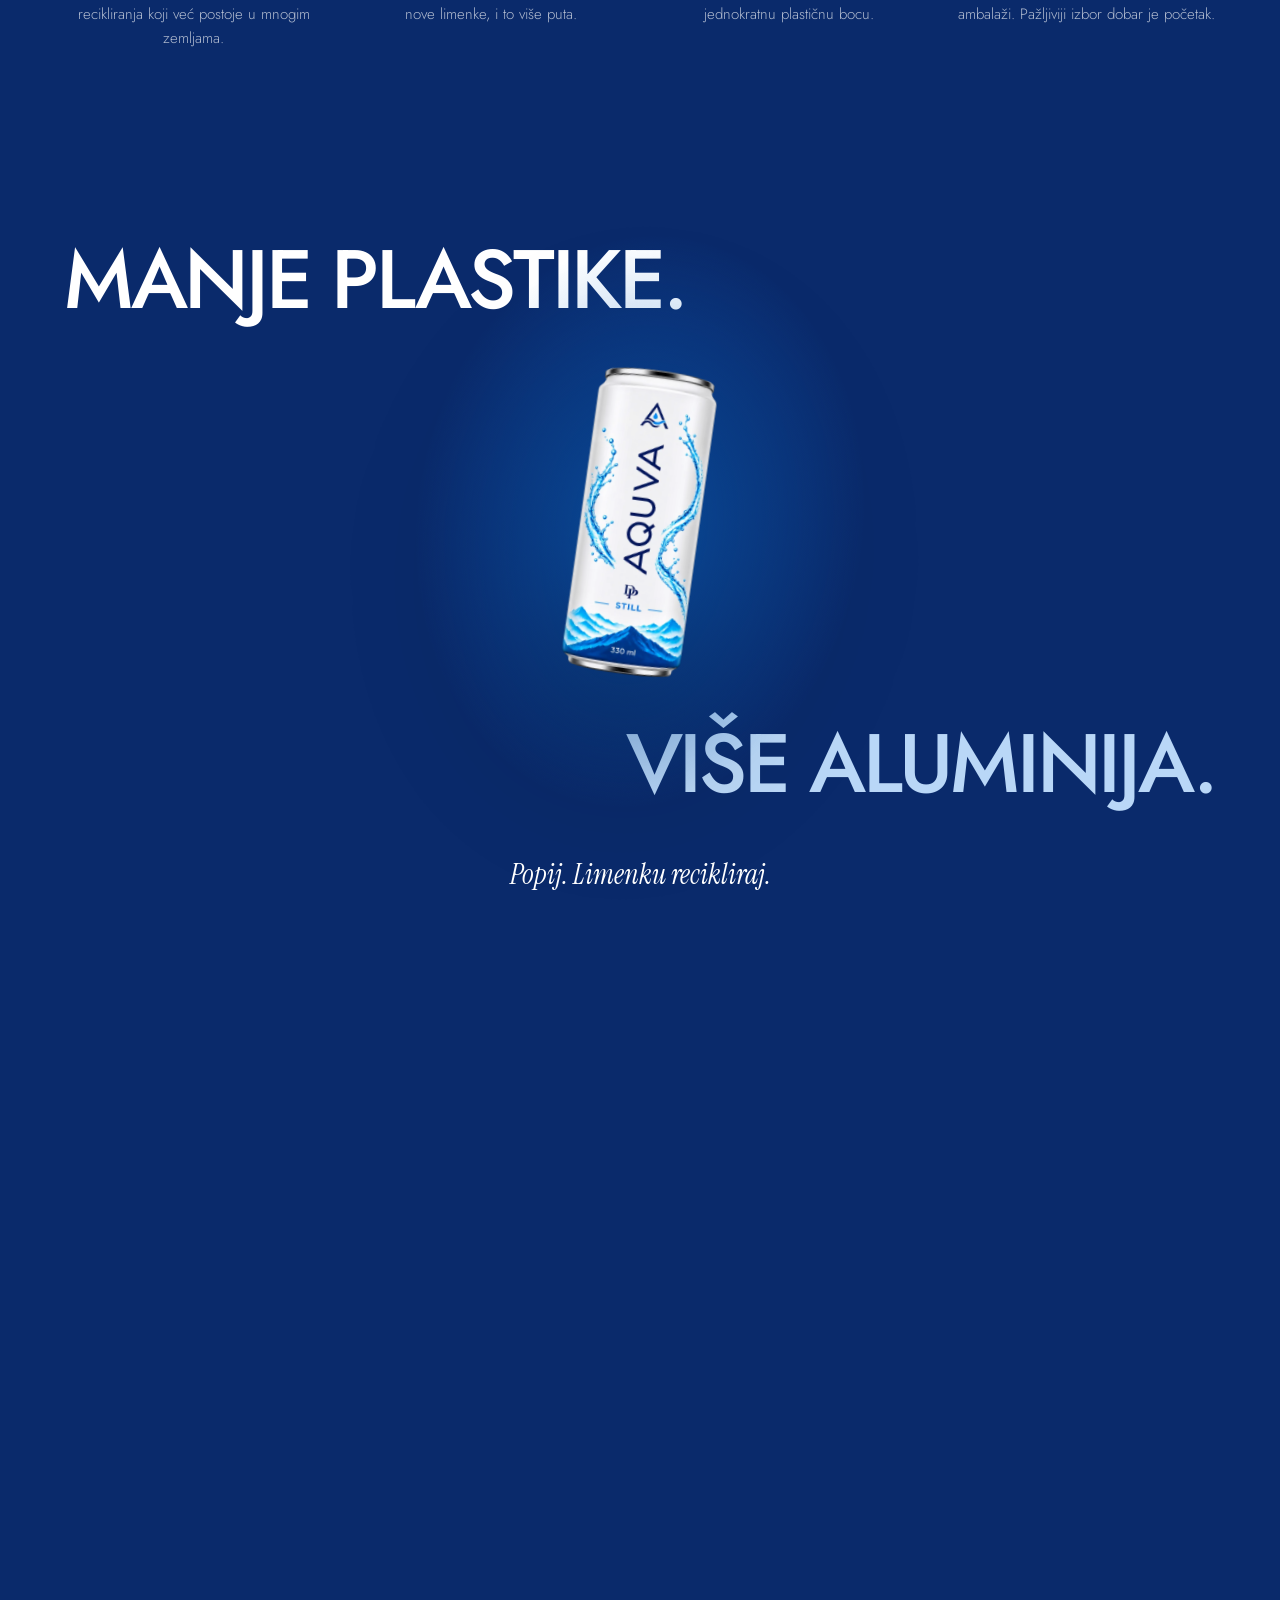
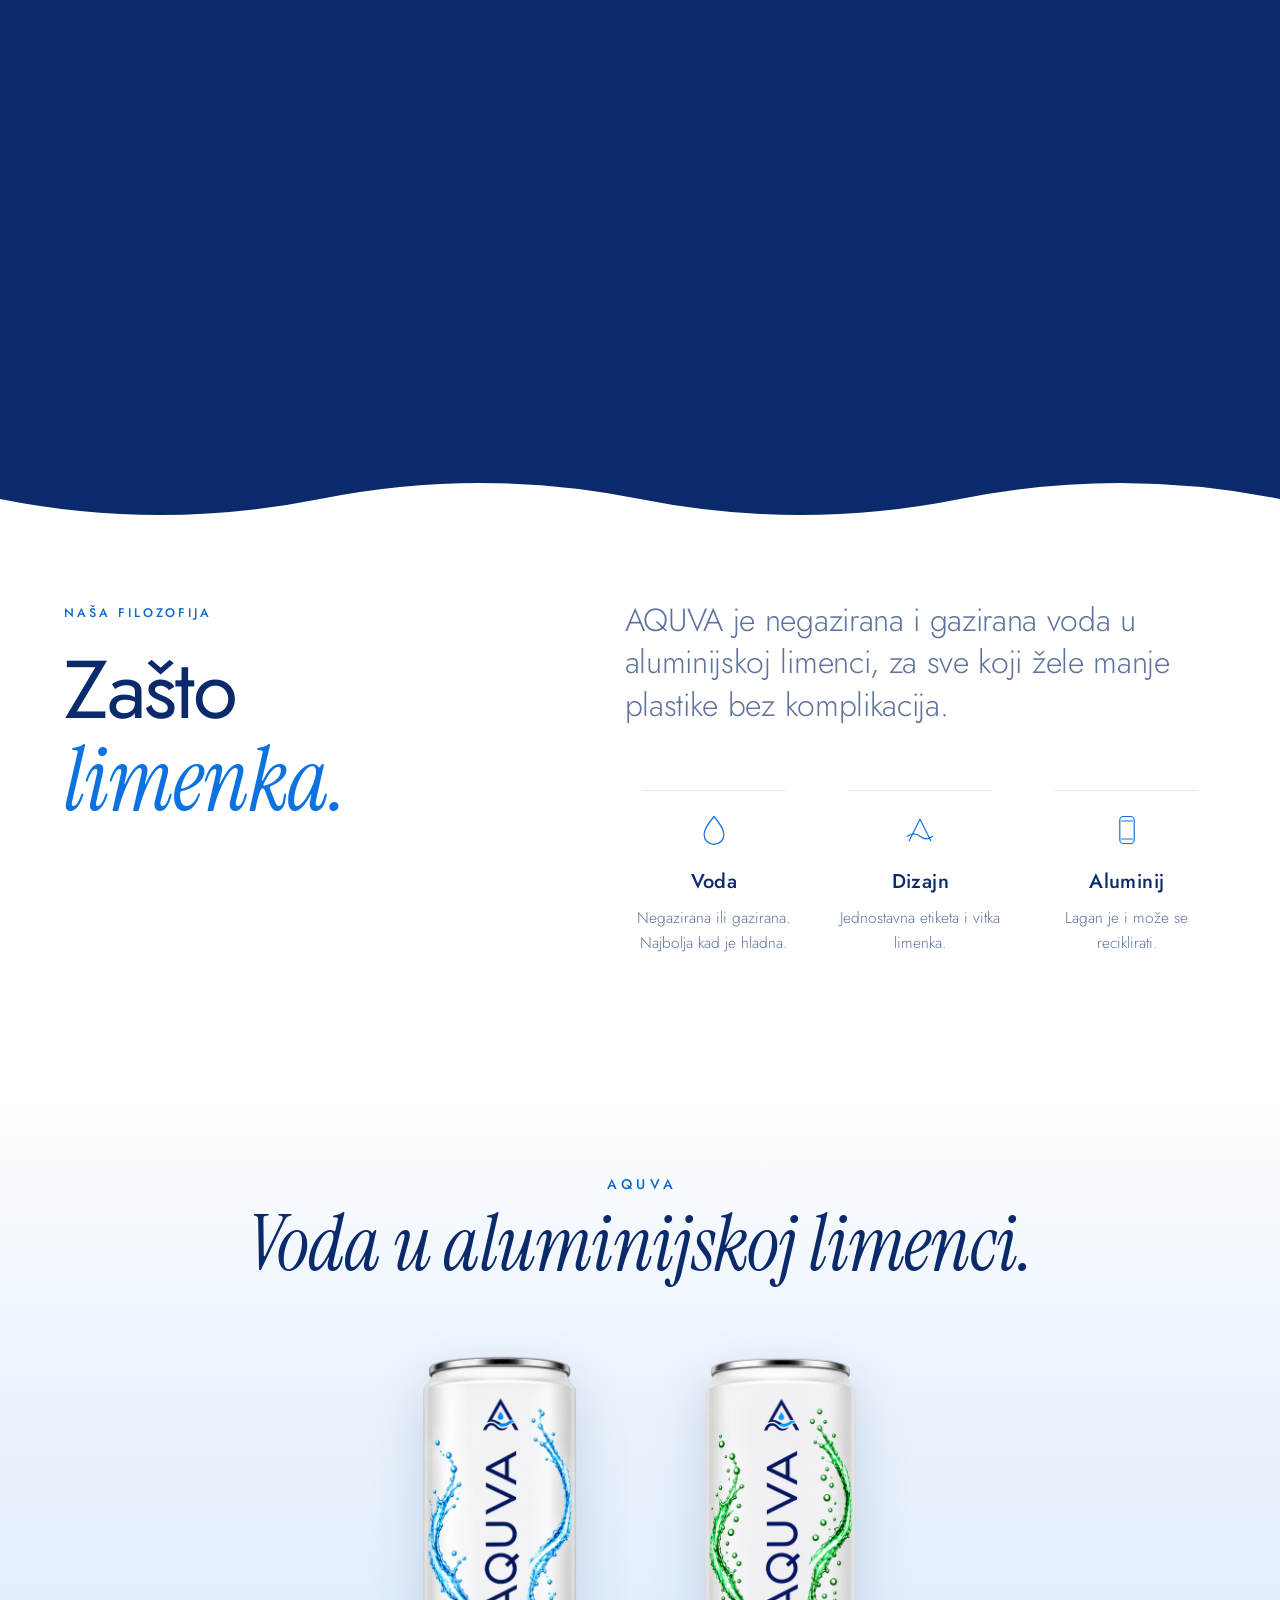
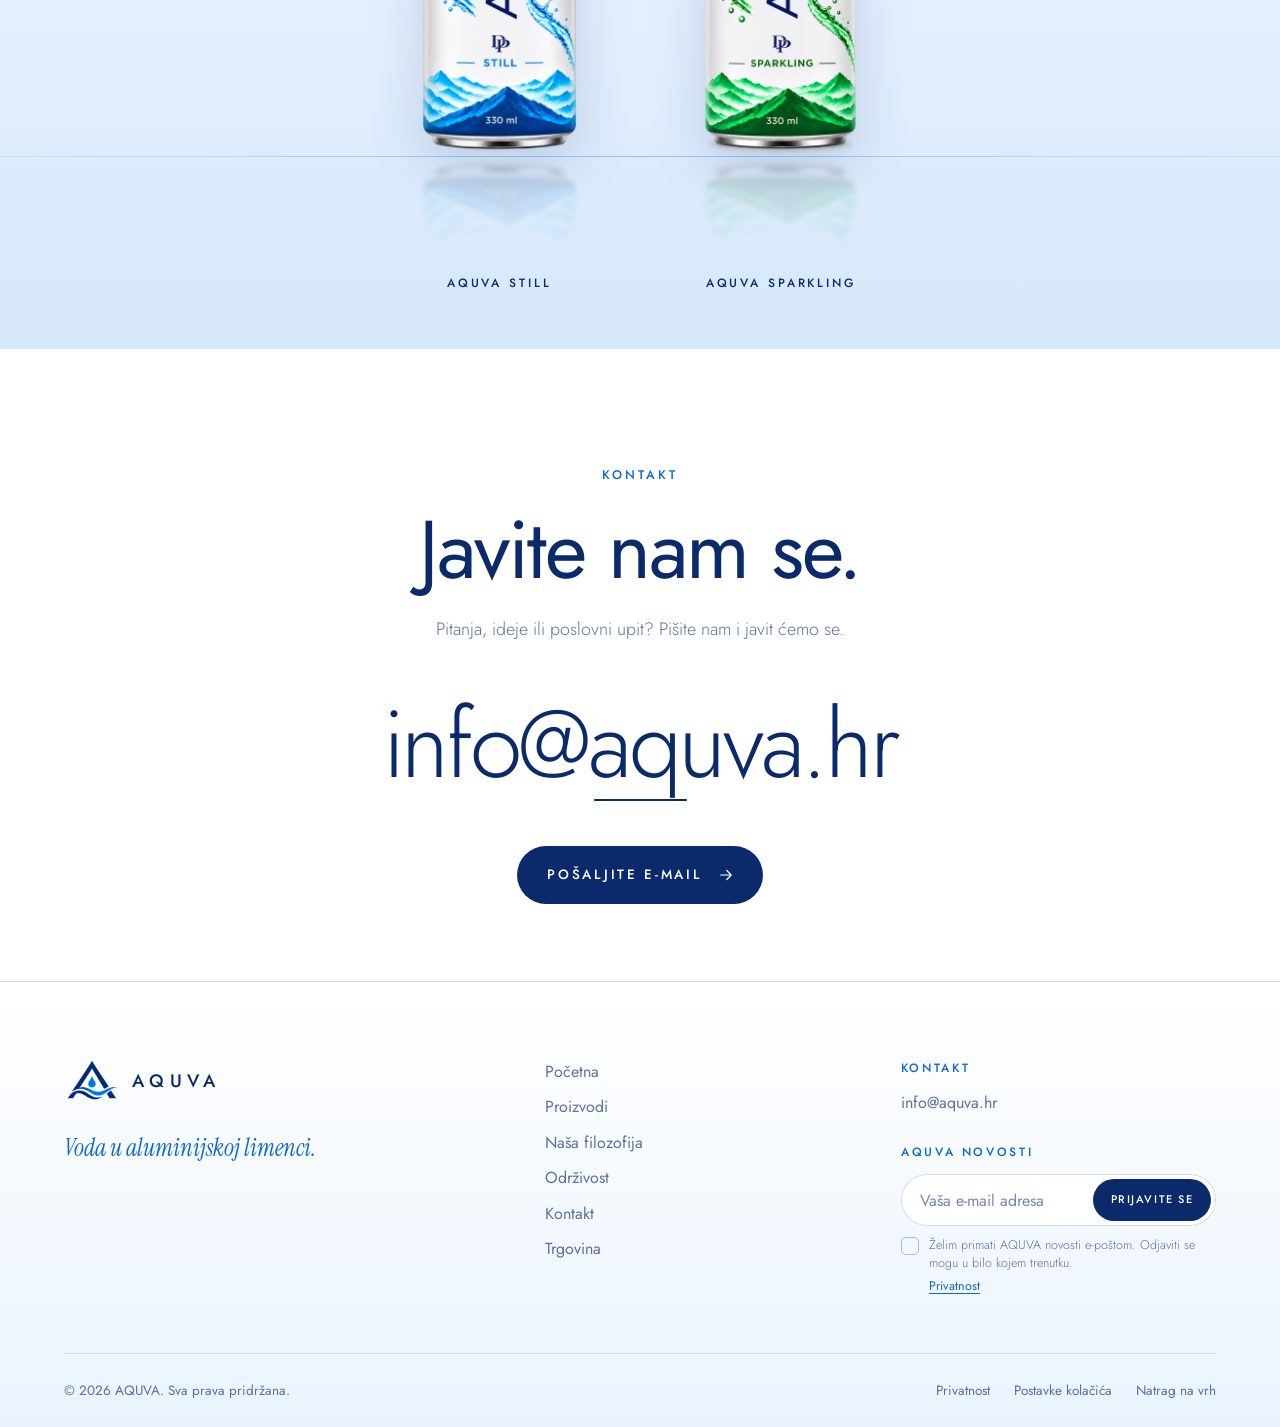
==== commit 8c2c67df: "Deploy AQUVA static site for GitHub Pages Co-Authored-By: Claude Opus 5.5 <noreply@anthropic.com>" ====
--- a/index.html
+++ b/index.html
@@ -47,13 +47,12 @@
 
   <link rel="preload" href="assets/fonts/jost-latin.woff2" as="font" type="font/woff2" crossorigin>
   <link rel="preload" href="assets/fonts/jost-latin-ext.woff2" as="font" type="font/woff2" crossorigin>
-  <link rel="preload" as="image" type="image/webp" href="assets/img/can-still-760.webp"
-        imagesrcset="assets/img/can-still-420.webp 420w, assets/img/can-still-760.webp 760w"
-        imagesizes="(max-width: 760px) 36vw, 340px">
-  <link rel="stylesheet" href="css/main.css?v=20261114h">
+  <!-- Preload the intro loader image exactly (no imagesrcset — avoids competing 280/420 downloads). -->
+  <link rel="preload" as="image" type="image/webp" href="assets/img/can-still-420.webp">
+  <link rel="stylesheet" href="css/main.css?v=20261114j">
   <!-- Instrument Serif is below-the-fold only; load after first paint (font-face only, no layout FOUC). -->
-  <link rel="stylesheet" href="css/fonts-serif.css?v=20261114h" media="print" onload="this.media='all'">
-  <noscript><link rel="stylesheet" href="css/fonts-serif.css?v=20261114h"></noscript>
+  <link rel="stylesheet" href="css/fonts-serif.css?v=20261114j" media="print" onload="this.media='all'">
+  <noscript><link rel="stylesheet" href="css/fonts-serif.css?v=20261114j"></noscript>
 
   <script>
     /* Runs before first paint: enables JS styles, decides whether the intro plays,
@@ -63,6 +62,8 @@
       var d = document.documentElement, c = ['js'], ok = /^(hr|en|it|de)$/;
       var reduce = window.matchMedia && matchMedia('(prefers-reduced-motion: reduce)').matches;
       var seen = false, lang = null, src = 'default', urlLang = null;
+      // UA bots only (not navigator.webdriver): Lighthouse mobile emulates a normal phone UA and
+      // must still run the intro like a first visit, otherwise LCP shifts to the heavier hero can.
       var bot = /bot|crawl|spider|slurp|lighthouse|preview|facebookexternalhit|embedly|whatsapp|telegram|headless/i.test(navigator.userAgent);
       try { seen = sessionStorage.getItem('aquva-intro') === '1'; } catch (e) {}
       try { urlLang = new URLSearchParams(location.search).get('lang'); } catch (e) {}
@@ -87,13 +88,13 @@
       document.head.appendChild(l);
     })();
   </script>
-  <script src="js/i18n.js?v=20261114h" defer></script>
-  <script src="js/shop-data.js?v=20261114h" defer></script>
-  <script src="js/main.js?v=20261114h" defer></script>
-  <script src="js/cart.js?v=20261114h" defer></script>
-  <script src="js/consent.js?v=20261114h" defer></script>
-  <script src="js/newsletter-config.js?v=20261114h" defer></script>
-  <script src="js/newsletter.js?v=20261114h" defer></script>
+  <script src="js/i18n.js?v=20261114j" defer></script>
+  <script src="js/shop-data.js?v=20261114j" defer></script>
+  <script src="js/main.js?v=20261114j" defer></script>
+  <script src="js/cart.js?v=20261114j" defer></script>
+  <script src="js/consent.js?v=20261114j" defer></script>
+  <script src="js/newsletter-config.js?v=20261114j" defer></script>
+  <script src="js/newsletter.js?v=20261114j" defer></script>
   <!-- Optional tools (analytics/marketing) must be added as
        <script type="text/plain" data-consent="analytics" data-src="https://..."></script>
        so js/consent.js only activates them after the visitor consents. None are configured. -->
@@ -142,7 +143,7 @@
   <!-- ============ SIGNATURE LOADER: a drop falls from the can ============ -->
   <div class="loader" id="loader" aria-hidden="true">
     <div class="loader__surface"></div>
-    <div class="loader__pour"><img src="assets/img/can-still-420.webp" alt="" width="420" height="840"></div>
+    <div class="loader__pour"><img src="assets/img/can-still-420.webp" alt="" width="420" height="840" fetchpriority="high" decoding="async"></div>
     <svg class="loader__drop" viewBox="0 0 20 28" aria-hidden="true">
       <defs>
         <radialGradient id="dropGrad" cx="38%" cy="62%" r="70%">
@@ -269,7 +270,7 @@
           <div class="hero__can hero__can--back" data-depth="14">
             <div class="hero__can-float" style="--float-d:-2.5s">
               <img src="assets/img/can-sparkling-760.webp"
-                   srcset="assets/img/can-sparkling-420.webp 420w, assets/img/can-sparkling-760.webp 760w"
+                   srcset="assets/img/can-sparkling-280.webp 280w, assets/img/can-sparkling-420.webp 420w, assets/img/can-sparkling-760.webp 760w"
                    sizes="(max-width: 760px) 30vw, 300px" width="760" height="1520"
                    alt="AQUVA Sparkling, gazirana voda u aluminijskoj limenci od 330 ml"
                    data-i18n-attr="alt:alt.sparkling" decoding="async">
@@ -278,7 +279,7 @@
           <div class="hero__can hero__can--front" data-depth="26">
             <div class="hero__can-float">
               <img src="assets/img/can-still-760.webp"
-                   srcset="assets/img/can-still-420.webp 420w, assets/img/can-still-760.webp 760w"
+                   srcset="assets/img/can-still-280.webp 280w, assets/img/can-still-420.webp 420w, assets/img/can-still-760.webp 760w"
                    sizes="(max-width: 760px) 36vw, 340px" width="760" height="1520"
                    alt="AQUVA Still, negazirana voda u aluminijskoj limenci od 330 ml"
                    data-i18n-attr="alt:alt.still" fetchpriority="high" decoding="async">
@@ -336,8 +337,8 @@
               <span class="product__word" aria-hidden="true">STILL</span>
               <div class="product__rings" aria-hidden="true"><span></span><span></span><span></span></div>
               <img class="product__can" src="assets/img/can-still-760.webp"
-                   srcset="assets/img/can-still-420.webp 420w, assets/img/can-still-760.webp 760w"
-                   sizes="(max-width: 860px) 46vw, 260px" width="760" height="1520" loading="lazy" decoding="async"
+                   srcset="assets/img/can-still-280.webp 280w, assets/img/can-still-420.webp 420w, assets/img/can-still-760.webp 760w"
+                   sizes="(max-width: 860px) 38vw, 260px" width="760" height="1520" loading="lazy" decoding="async"
                    alt="AQUVA Still, negazirana voda u aluminijskoj limenci od 330 ml" data-i18n-attr="alt:alt.still">
               <span class="product__shadow" aria-hidden="true"></span>
             </div>
@@ -359,8 +360,8 @@
               <span class="product__word" aria-hidden="true">SPARKLING</span>
               <div class="bubbles bubbles--card" data-bubbles="22" aria-hidden="true"></div>
               <img class="product__can" src="assets/img/can-sparkling-760.webp"
-                   srcset="assets/img/can-sparkling-420.webp 420w, assets/img/can-sparkling-760.webp 760w"
-                   sizes="(max-width: 860px) 46vw, 260px" width="760" height="1520" loading="lazy" decoding="async"
+                   srcset="assets/img/can-sparkling-280.webp 280w, assets/img/can-sparkling-420.webp 420w, assets/img/can-sparkling-760.webp 760w"
+                   sizes="(max-width: 860px) 38vw, 260px" width="760" height="1520" loading="lazy" decoding="async"
                    alt="AQUVA Sparkling, gazirana voda u aluminijskoj limenci od 330 ml" data-i18n-attr="alt:alt.sparkling">
               <span class="product__shadow" aria-hidden="true"></span>
             </div>
@@ -423,7 +424,7 @@
           <p class="pin__word pin__word--a" data-i18n="sustain.less">Manje plastike.</p>
           <div class="pin__can">
             <img src="assets/img/can-still-760.webp"
-                 srcset="assets/img/can-still-420.webp 420w, assets/img/can-still-760.webp 760w"
+                 srcset="assets/img/can-still-280.webp 280w, assets/img/can-still-420.webp 420w, assets/img/can-still-760.webp 760w"
                  sizes="(max-width: 760px) 40vw, 280px" width="760" height="1520" loading="lazy" decoding="async"
                  alt="AQUVA Still, negazirana voda u aluminijskoj limenci od 330 ml" data-i18n-attr="alt:alt.still">
           </div>
@@ -481,18 +482,18 @@
         <div class="moment__stage" data-viewer-slot="lineup">
           <figure class="moment__can" data-reveal style="--d:.1s">
             <img src="assets/img/can-still-760.webp"
-                 srcset="assets/img/can-still-420.webp 420w, assets/img/can-still-760.webp 760w"
+                 srcset="assets/img/can-still-280.webp 280w, assets/img/can-still-420.webp 420w, assets/img/can-still-760.webp 760w"
                  sizes="(max-width: 760px) 34vw, 220px" width="760" height="1520" loading="lazy" decoding="async"
                  alt="AQUVA Still, negazirana voda u aluminijskoj limenci od 330 ml" data-i18n-attr="alt:alt.still">
-            <img class="moment__reflection" src="assets/img/can-still-420.webp" width="420" height="840" loading="lazy" decoding="async" alt="">
+            <img class="moment__reflection" src="assets/img/can-still-200.webp" width="200" height="400" loading="lazy" decoding="async" alt="">
             <figcaption>AQUVA Still</figcaption>
           </figure>
           <figure class="moment__can" data-reveal style="--d:.22s">
             <img src="assets/img/can-sparkling-760.webp"
-                 srcset="assets/img/can-sparkling-420.webp 420w, assets/img/can-sparkling-760.webp 760w"
+                 srcset="assets/img/can-sparkling-280.webp 280w, assets/img/can-sparkling-420.webp 420w, assets/img/can-sparkling-760.webp 760w"
                  sizes="(max-width: 760px) 34vw, 220px" width="760" height="1520" loading="lazy" decoding="async"
                  alt="AQUVA Sparkling, gazirana voda u aluminijskoj limenci od 330 ml" data-i18n-attr="alt:alt.sparkling">
-            <img class="moment__reflection" src="assets/img/can-sparkling-420.webp" width="420" height="840" loading="lazy" decoding="async" alt="">
+            <img class="moment__reflection" src="assets/img/can-sparkling-200.webp" width="200" height="400" loading="lazy" decoding="async" alt="">
             <figcaption>AQUVA Sparkling</figcaption>
           </figure>
         </div>
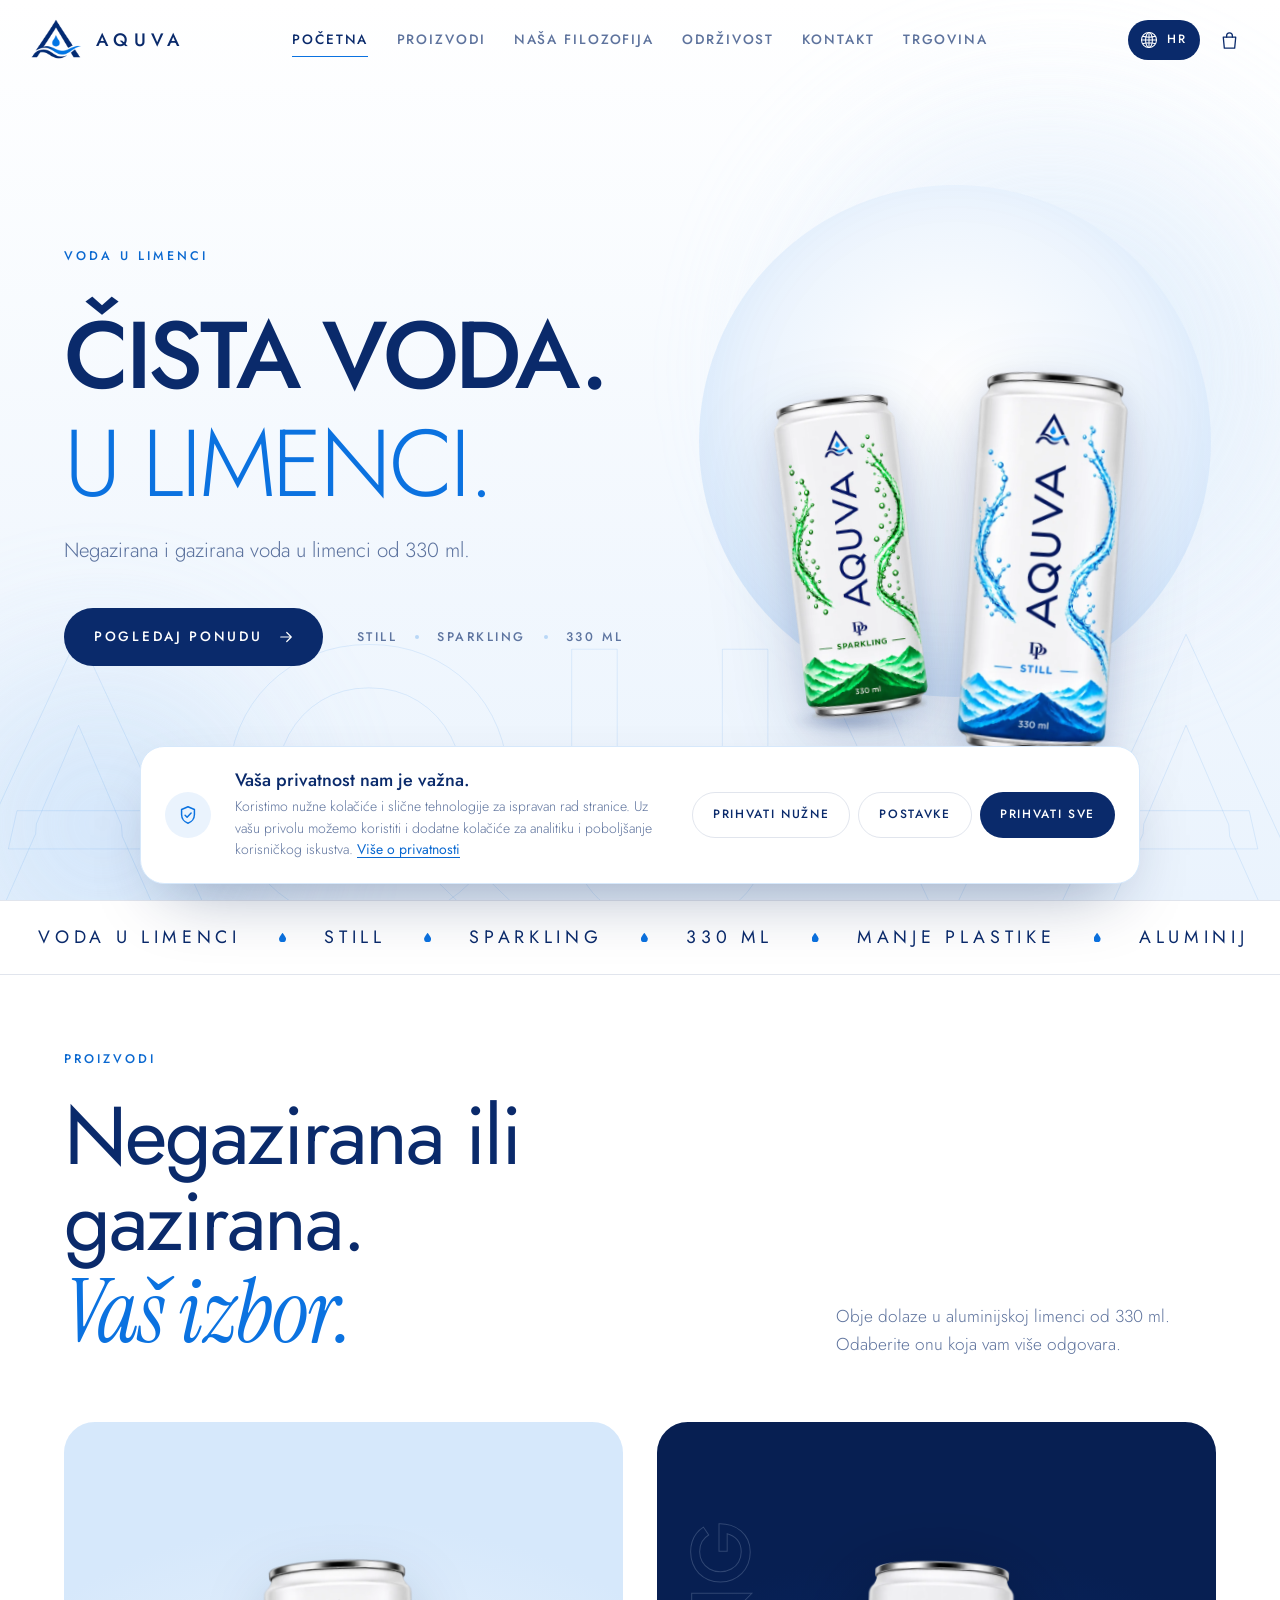
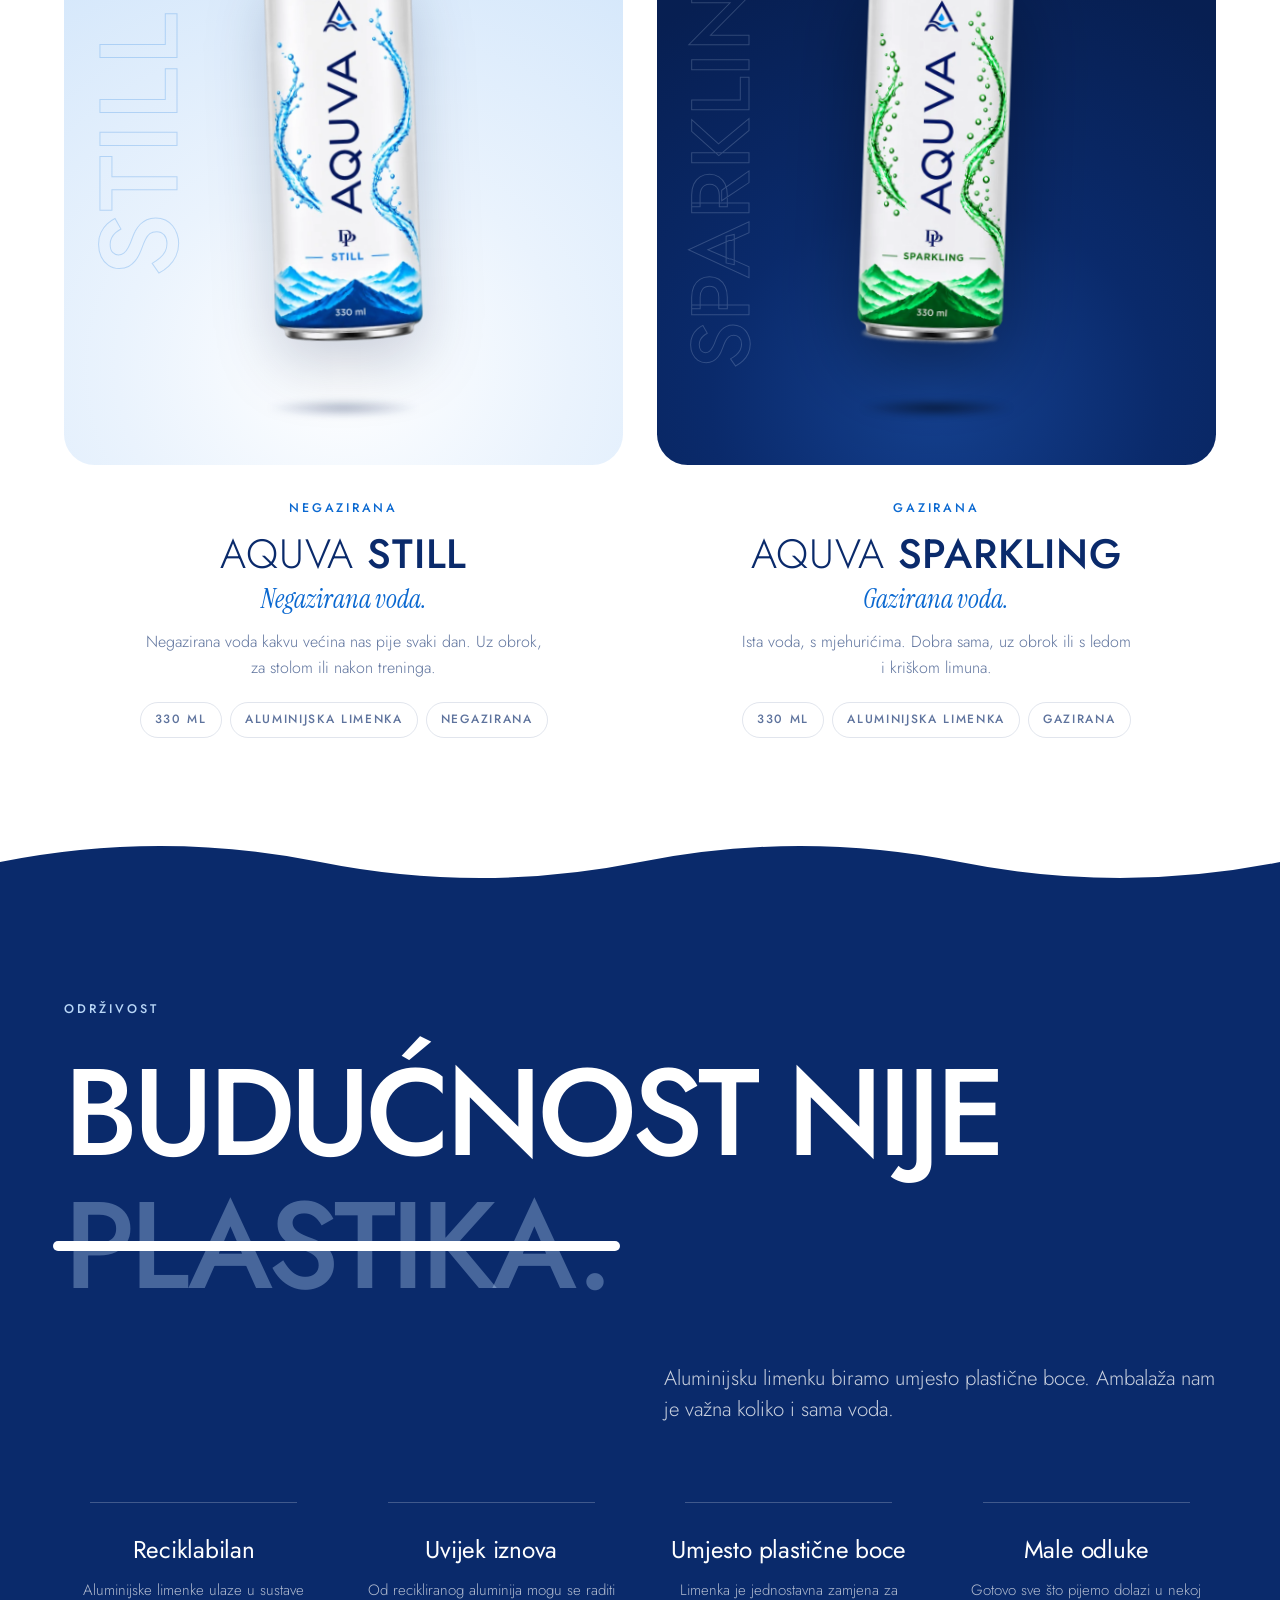
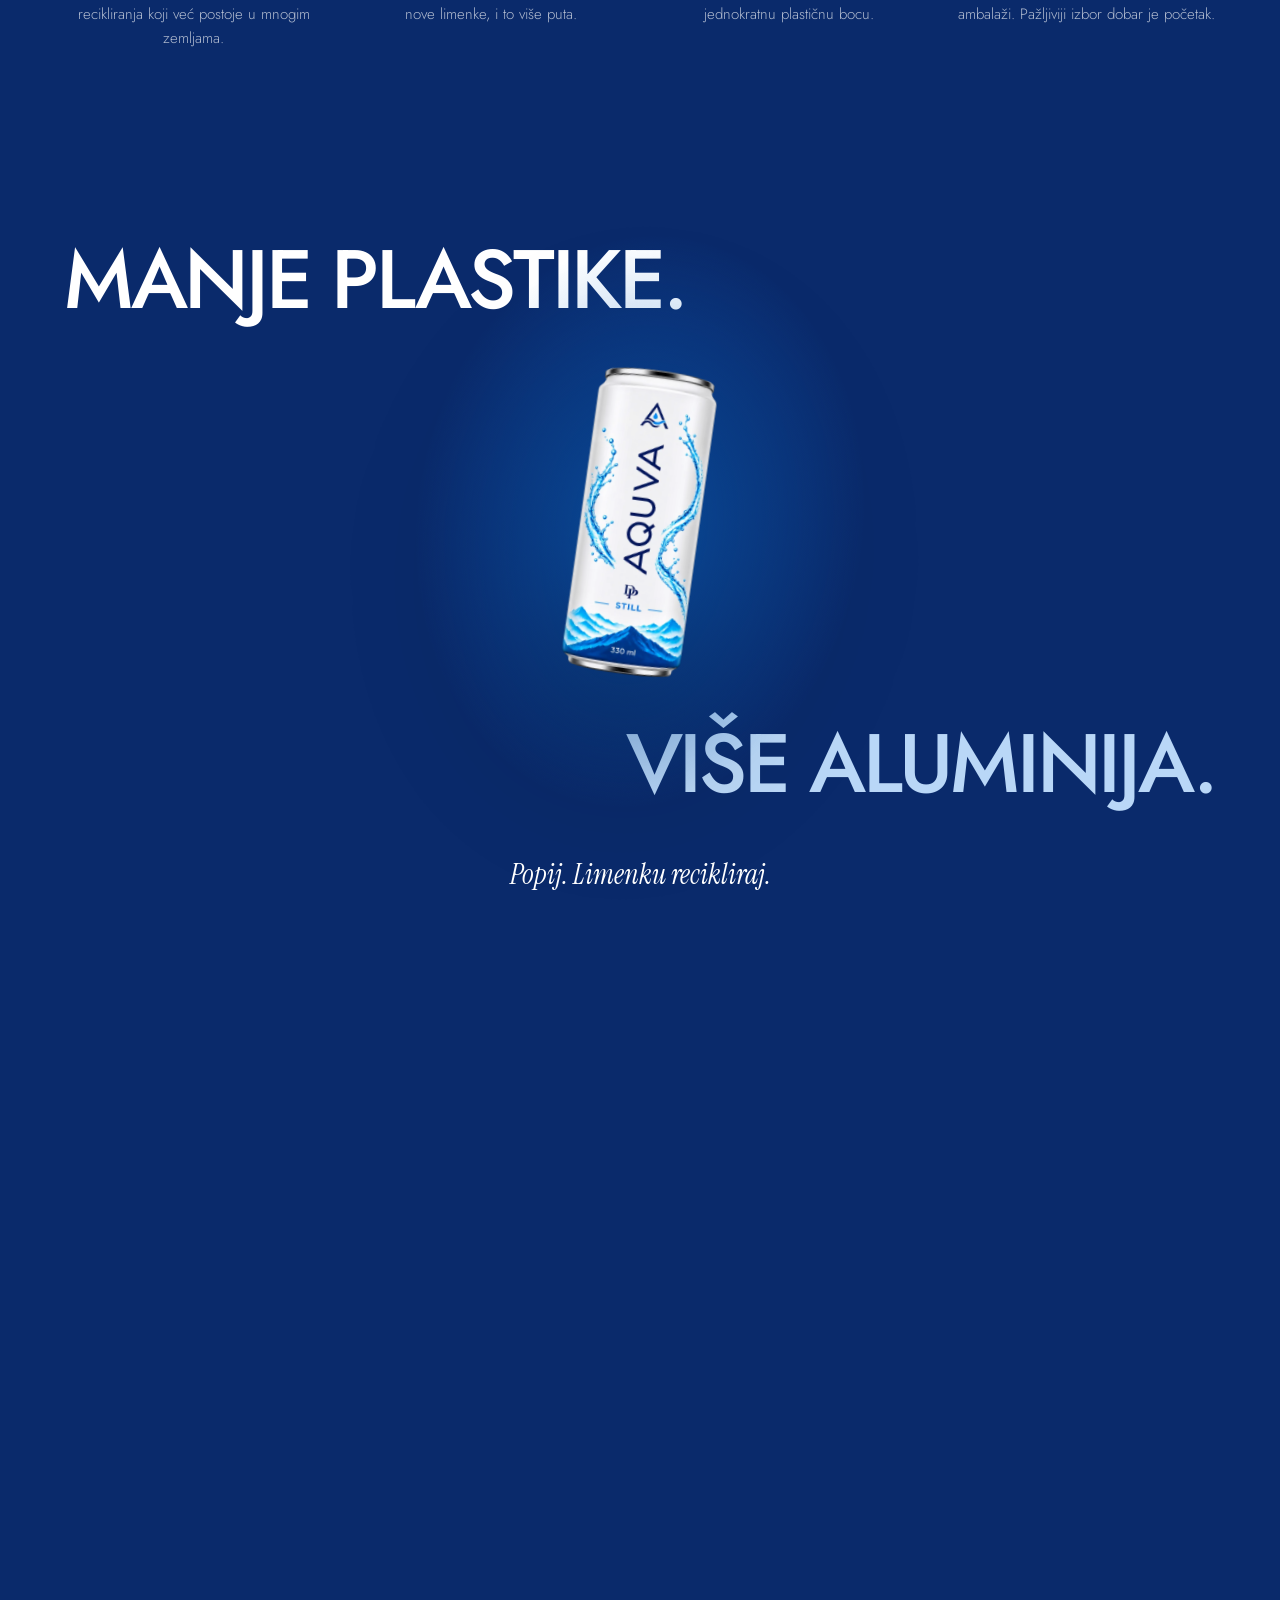
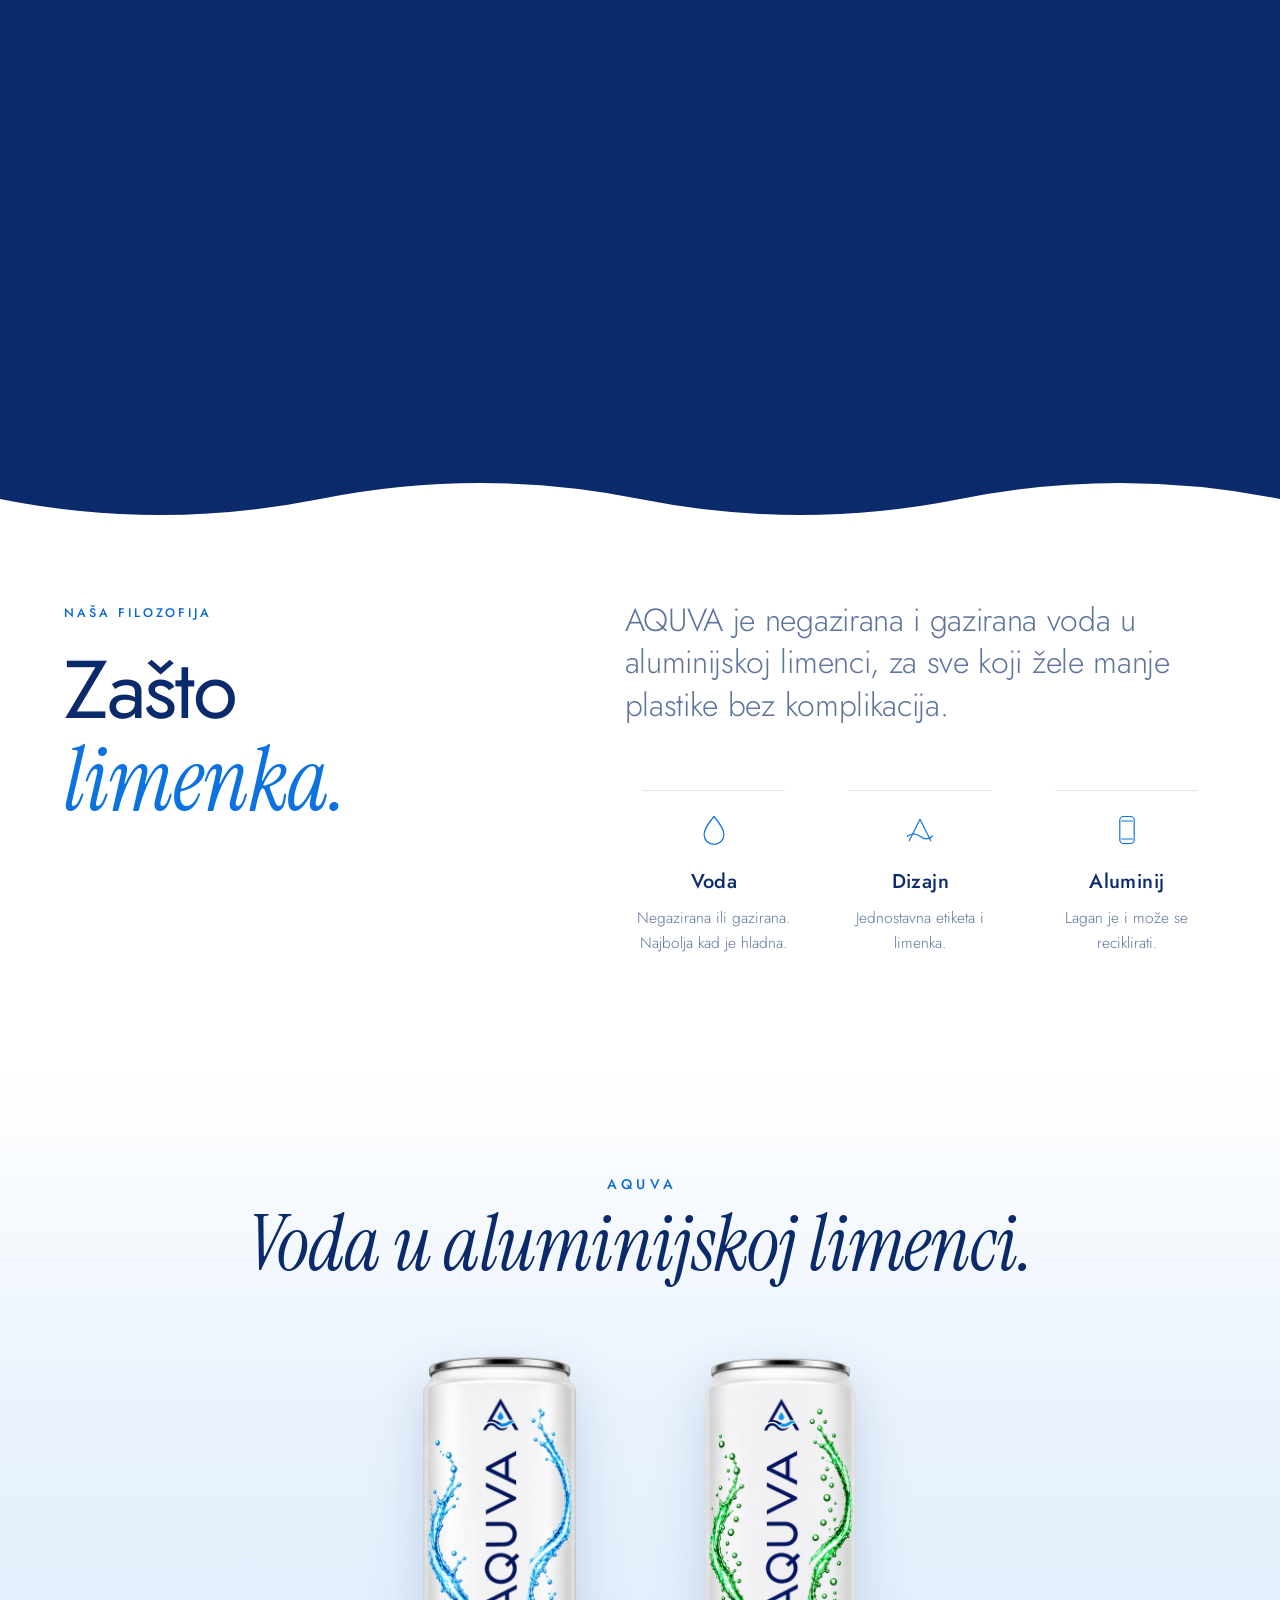
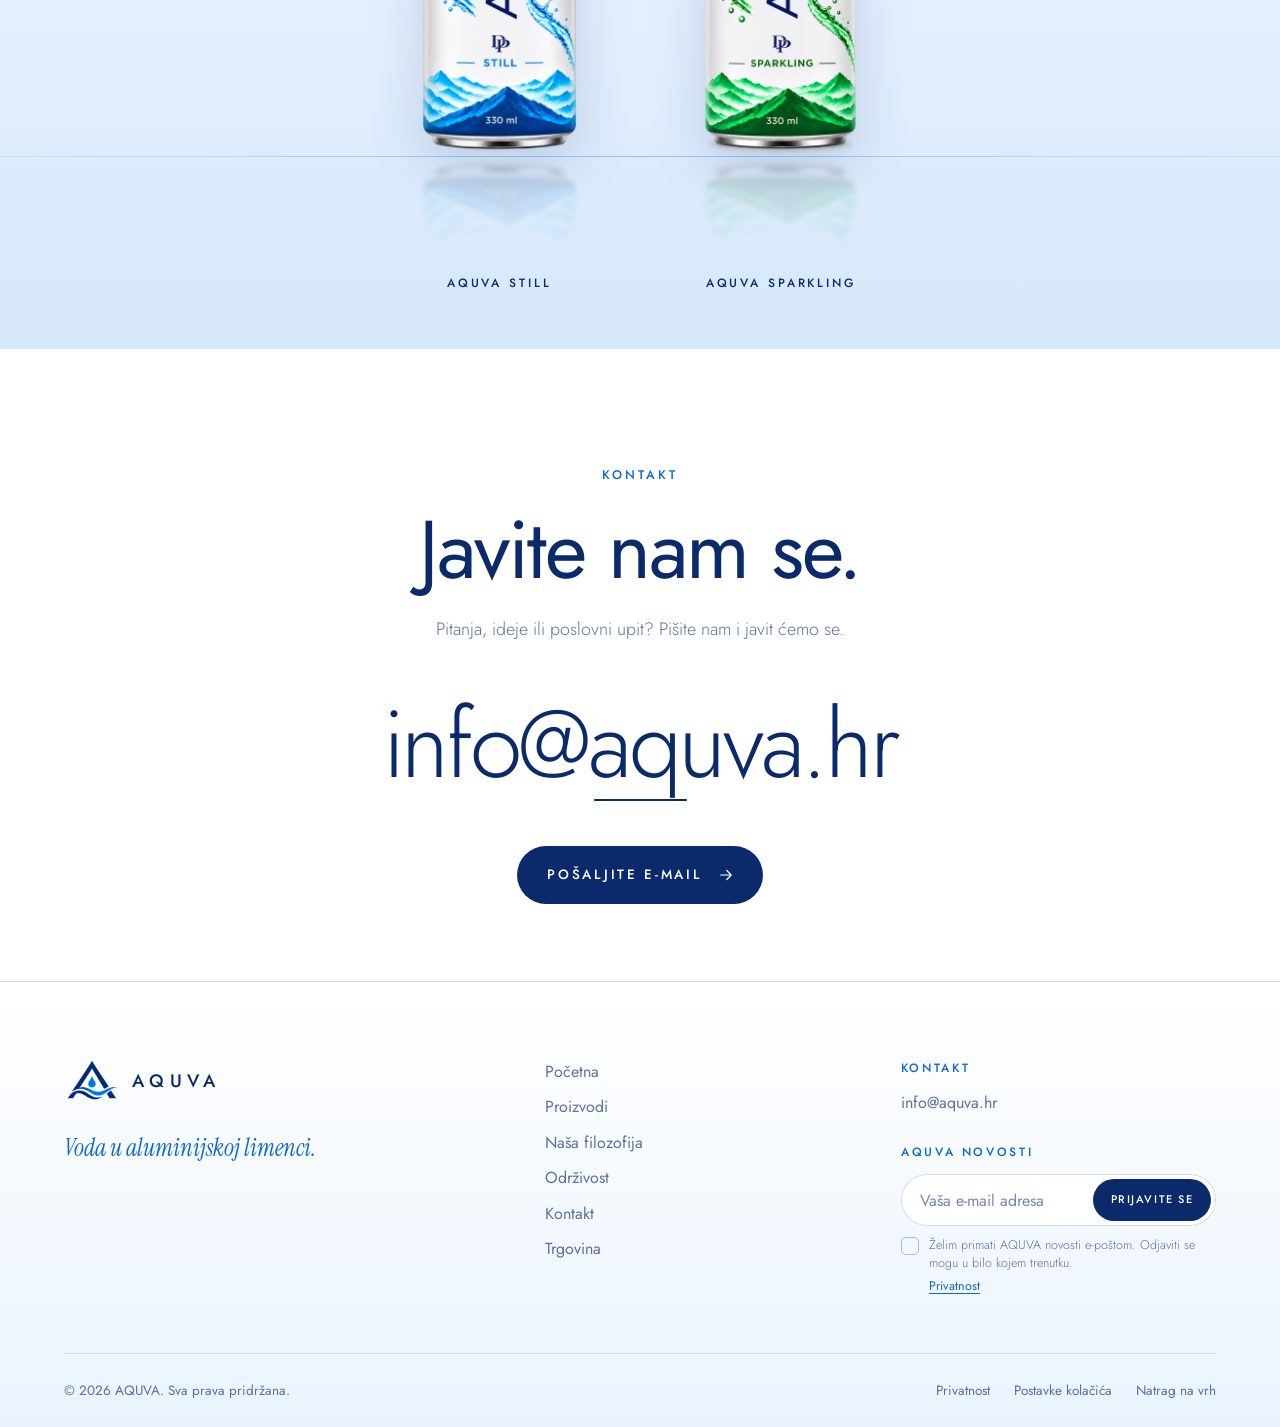
==== commit 09589c3e: "Publish AQUVA GitHub Pages site (DEPLOY.txt, css/main.css, css/shop.css, index.html, js/cart.js, js/" ====
--- a/index.html
+++ b/index.html
@@ -4,8 +4,9 @@
   <meta charset="utf-8">
   <meta name="viewport" content="width=device-width, initial-scale=1, viewport-fit=cover">
   <title>AQUVA D.P. d.o.o. | Voda u aluminijskoj limenci</title>
-  <meta name="description" content="AQUVA negazirana i gazirana voda u vitkoj aluminijskoj limenci od 330 ml. Upoznajte proizvode, zašto smo odabrali aluminij i AQUVA trgovinu.">
-  <meta name="robots" content="index, follow, max-image-preview:large">
+  <meta name="description" content="AQUVA negazirana i gazirana voda u aluminijskoj limenci od 330 ml. Upoznajte proizvode, zašto smo odabrali aluminij i AQUVA trgovinu.">
+  <!-- GitHub Pages TEST site: never indexed. Production (aquva-hosting, www.aquva.hr) uses "index, follow". -->
+  <meta name="robots" content="noindex, nofollow">
   <meta name="author" content="AQUVA D.P. d.o.o.">
   <meta name="application-name" content="AQUVA">
   <meta name="apple-mobile-web-app-title" content="AQUVA">
@@ -17,7 +18,7 @@
   <meta property="og:site_name" content="AQUVA D.P. d.o.o.">
   <meta property="og:url" content="https://www.aquva.hr/">
   <meta property="og:title" content="AQUVA D.P. d.o.o. | Voda u aluminijskoj limenci">
-  <meta property="og:description" content="AQUVA negazirana i gazirana voda u vitkoj aluminijskoj limenci od 330 ml. Upoznajte proizvode, zašto smo odabrali aluminij i AQUVA trgovinu.">
+  <meta property="og:description" content="AQUVA negazirana i gazirana voda u aluminijskoj limenci od 330 ml. Upoznajte proizvode, zašto smo odabrali aluminij i AQUVA trgovinu.">
   <meta property="og:image" content="https://www.aquva.hr/assets/img/og-image.jpg">
   <meta property="og:image:width" content="1200">
   <meta property="og:image:height" content="630">
@@ -29,8 +30,9 @@
   <meta property="og:locale:alternate" content="de_DE">
   <meta name="twitter:card" content="summary_large_image">
   <meta name="twitter:title" content="AQUVA D.P. d.o.o. | Voda u aluminijskoj limenci">
-  <meta name="twitter:description" content="AQUVA negazirana i gazirana voda u vitkoj aluminijskoj limenci od 330 ml. Upoznajte proizvode, zašto smo odabrali aluminij i AQUVA trgovinu.">
-
+  <meta name="twitter:description" content="AQUVA negazirana i gazirana voda u aluminijskoj limenci od 330 ml. Upoznajte proizvode, zašto smo odabrali aluminij i AQUVA trgovinu.">
+
+  <link rel="canonical" href="https://www.aquva.hr/">
   <link rel="alternate" hreflang="hr" href="https://www.aquva.hr/">
   <link rel="alternate" hreflang="en" href="https://www.aquva.hr/?lang=en">
   <link rel="alternate" hreflang="it" href="https://www.aquva.hr/?lang=it">
@@ -49,10 +51,10 @@
   <link rel="preload" href="assets/fonts/jost-latin-ext.woff2" as="font" type="font/woff2" crossorigin>
   <!-- Preload the intro loader image exactly (no imagesrcset — avoids competing 280/420 downloads). -->
   <link rel="preload" as="image" type="image/webp" href="assets/img/can-still-420.webp">
-  <link rel="stylesheet" href="css/main.css?v=20261114j">
+  <link rel="stylesheet" href="css/main.css?v=20261117a">
   <!-- Instrument Serif is below-the-fold only; load after first paint (font-face only, no layout FOUC). -->
-  <link rel="stylesheet" href="css/fonts-serif.css?v=20261114j" media="print" onload="this.media='all'">
-  <noscript><link rel="stylesheet" href="css/fonts-serif.css?v=20261114j"></noscript>
+  <link rel="stylesheet" href="css/fonts-serif.css?v=20261117a" media="print" onload="this.media='all'">
+  <noscript><link rel="stylesheet" href="css/fonts-serif.css?v=20261117a"></noscript>
 
   <script>
     /* Runs before first paint: enables JS styles, decides whether the intro plays,
@@ -83,18 +85,19 @@
       window.AQUVA_BOOT = { lang: lang, source: src, urlLang: urlLang };
       // Only the production host may be indexed; test/preview hosts (e.g. www.aquva-test.com) are noindex
       if (location.hostname !== 'www.aquva.hr') { var rb = document.querySelector('meta[name="robots"]'); if (rb) rb.setAttribute('content', 'noindex, nofollow'); }
-      var l = document.createElement('link'); l.rel = 'canonical';
-      l.href = 'https://www.aquva.hr' + location.pathname + (urlLang && urlLang !== 'hr' ? '?lang=' + urlLang : '');
-      document.head.appendChild(l);
+      // Self-referencing canonical: update the static tag (exactly one canonical), create it only if missing
+      var l = document.querySelector('link[rel="canonical"]');
+      if (!l) { l = document.createElement('link'); l.rel = 'canonical'; document.head.appendChild(l); }
+      l.href = 'https://www.aquva.hr' + location.pathname.replace(/index\.html$/, '') + (urlLang && urlLang !== 'hr' ? '?lang=' + urlLang : '');
     })();
   </script>
-  <script src="js/i18n.js?v=20261114j" defer></script>
-  <script src="js/shop-data.js?v=20261114j" defer></script>
-  <script src="js/main.js?v=20261114j" defer></script>
-  <script src="js/cart.js?v=20261114j" defer></script>
-  <script src="js/consent.js?v=20261114j" defer></script>
-  <script src="js/newsletter-config.js?v=20261114j" defer></script>
-  <script src="js/newsletter.js?v=20261114j" defer></script>
+  <script src="js/i18n.js?v=20261117a" defer></script>
+  <script src="js/shop-data.js?v=20261117a" defer></script>
+  <script src="js/main.js?v=20261117a" defer></script>
+  <script src="js/cart.js?v=20261117a" defer></script>
+  <script src="js/consent.js?v=20261117a" defer></script>
+  <script src="js/newsletter-config.js?v=20261117a" defer></script>
+  <script src="js/newsletter.js?v=20261117a" defer></script>
   <!-- Optional tools (analytics/marketing) must be added as
        <script type="text/plain" data-consent="analytics" data-src="https://..."></script>
        so js/consent.js only activates them after the visitor consents. None are configured. -->
@@ -129,7 +132,7 @@
         "@id": "https://www.aquva.hr/#webpage",
         "url": "https://www.aquva.hr/",
         "name": "AQUVA D.P. d.o.o. | Voda u aluminijskoj limenci",
-        "description": "AQUVA negazirana i gazirana voda u vitkoj aluminijskoj limenci od 330 ml.",
+        "description": "AQUVA negazirana i gazirana voda u aluminijskoj limenci od 330 ml.",
         "isPartOf": { "@id": "https://www.aquva.hr/#website" },
         "about": { "@id": "https://www.aquva.hr/#organization" },
         "inLanguage": "hr"
@@ -459,7 +462,7 @@
             <li class="pillar" data-reveal style="--d:.1s">
               <svg viewBox="0 0 40 40" aria-hidden="true"><path d="M8 32 20 8l12 24"/><path d="M6 27c5-4 9-4 14 0s9 4 14 0"/></svg>
               <h3 data-i18n="phil.p2t">Dizajn</h3>
-              <p data-i18n="phil.p2">Jednostavna etiketa i vitka limenka.</p>
+              <p data-i18n="phil.p2">Jednostavna etiketa i limenka.</p>
             </li>
             <li class="pillar" data-reveal style="--d:.2s">
               <svg viewBox="0 0 40 40" aria-hidden="true"><rect x="12" y="5" width="16" height="30" rx="4"/><path d="M14 10h12M14 30h12"/></svg>
@@ -529,6 +532,13 @@
             <span class="wordmark">AQUVA</span>
           </a>
           <p class="footer__tagline" data-i18n="footer.tagline">Voda u aluminijskoj limenci.</p>
+          <!-- Instagram: no verified AQUVA profile URL exists in the project yet. To enable the link, add
+               href="<official AQUVA Instagram profile URL>" and remove the "hidden" attribute
+               (same change on index.html and shop/index.html, in aquva-github and aquva-hosting). -->
+          <a class="footer__social" target="_blank" rel="noopener noreferrer" hidden aria-label="AQUVA na Instagramu (otvara se u novoj kartici)" data-i18n-attr="aria-label:footer.instagram">
+            <svg viewBox="0 0 24 24" width="17" height="17" aria-hidden="true" focusable="false"><rect x="3.25" y="3.25" width="17.5" height="17.5" rx="5"/><circle cx="12" cy="12" r="4"/><circle class="footer__social-dot" cx="17.3" cy="6.7" r="1.1"/></svg>
+            <span>Instagram</span>
+          </a>
         </div>
         <nav class="footer__nav" aria-label="Navigacija u podnožju" data-i18n-attr="aria-label:a11y.navFooter">
           <a href="#home" data-i18n="nav.home">Početna</a>
@@ -576,5 +586,6 @@
   <button class="to-top" type="button" aria-label="Natrag na vrh" data-i18n-attr="aria-label:footer.top" hidden>
     <svg viewBox="0 0 24 24" aria-hidden="true" focusable="false"><path d="M12 19V5M6 11l6-6 6 6"/></svg>
   </button>
+  <!-- AQUVA supervised GitHub publishing test -->
 </body>
 </html>
--- a/css/main.css
+++ b/css/main.css
@@ -651,6 +651,12 @@
 .footer { position: relative; overflow: hidden; border-top: 1px solid var(--line); padding-top: clamp(48px, 6vw, 80px); background: linear-gradient(180deg, var(--white), var(--sky)); }
 .footer__top { display: grid; grid-template-columns: 1.4fr 1fr 1fr; gap: 40px; align-items: start; }
 .footer__tagline { margin-top: 18px; font-family: var(--serif); font-style: italic; font-size: 24px; color: var(--blue-text); }
+/* Instagram link under the slogan: small and quiet (navy, one line). Hidden until a verified profile URL is set. */
+.footer__social { display: inline-flex; align-items: center; gap: 8px; margin-top: 14px; font-size: 13.5px; line-height: 1.2; letter-spacing: .02em; color: var(--ink-soft); transition: color .3s var(--ease); }
+.footer__social svg { width: 17px; height: 17px; flex: none; fill: none; stroke: currentColor; stroke-width: 1.6; stroke-linecap: round; stroke-linejoin: round; }
+.footer__social .footer__social-dot { fill: currentColor; stroke: none; }
+.footer__social:hover, .footer__social:focus-visible { color: var(--navy); }
+.footer__social[hidden] { display: none; }
 .footer__nav { display: grid; gap: 10px; }
 .footer__nav a, .footer__contact a { position: relative; width: fit-content; color: var(--ink-soft); transition: color .3s var(--ease); }
 .footer__nav a:hover, .footer__contact a:hover { color: var(--navy); }
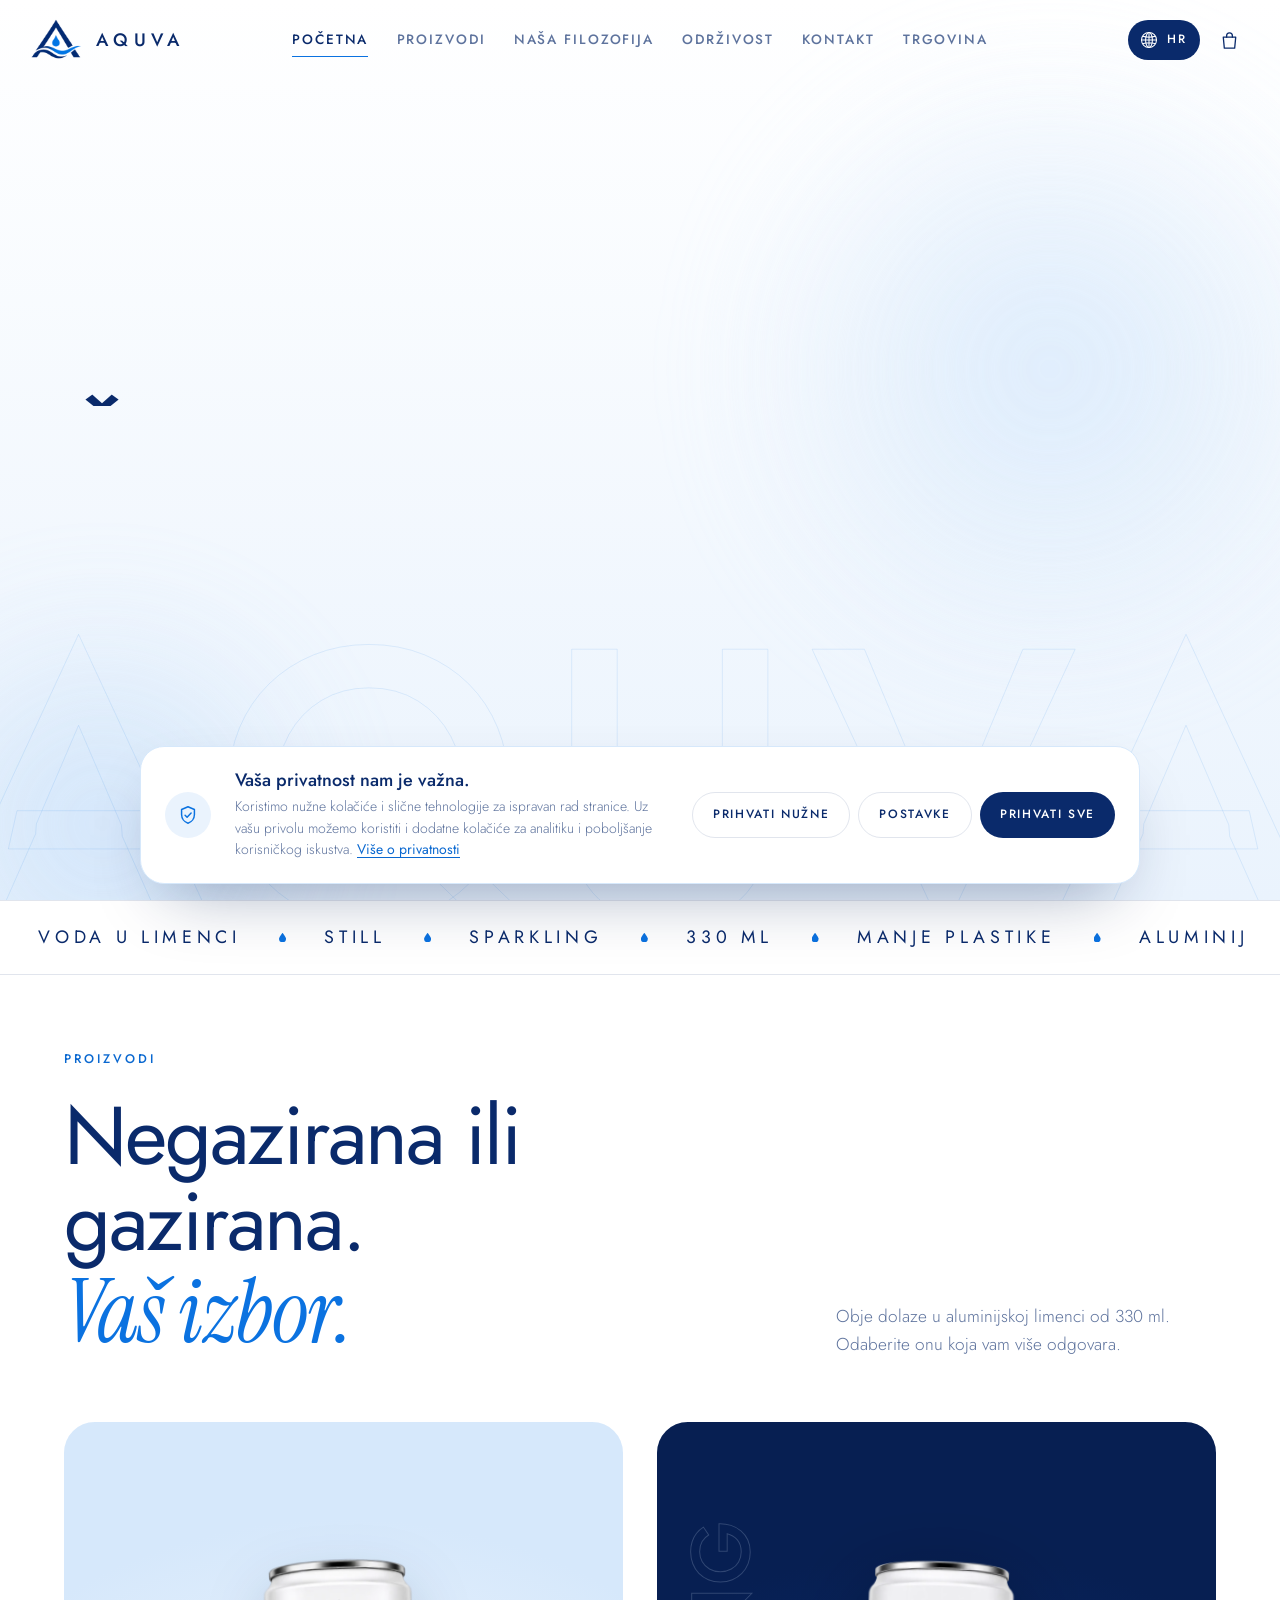
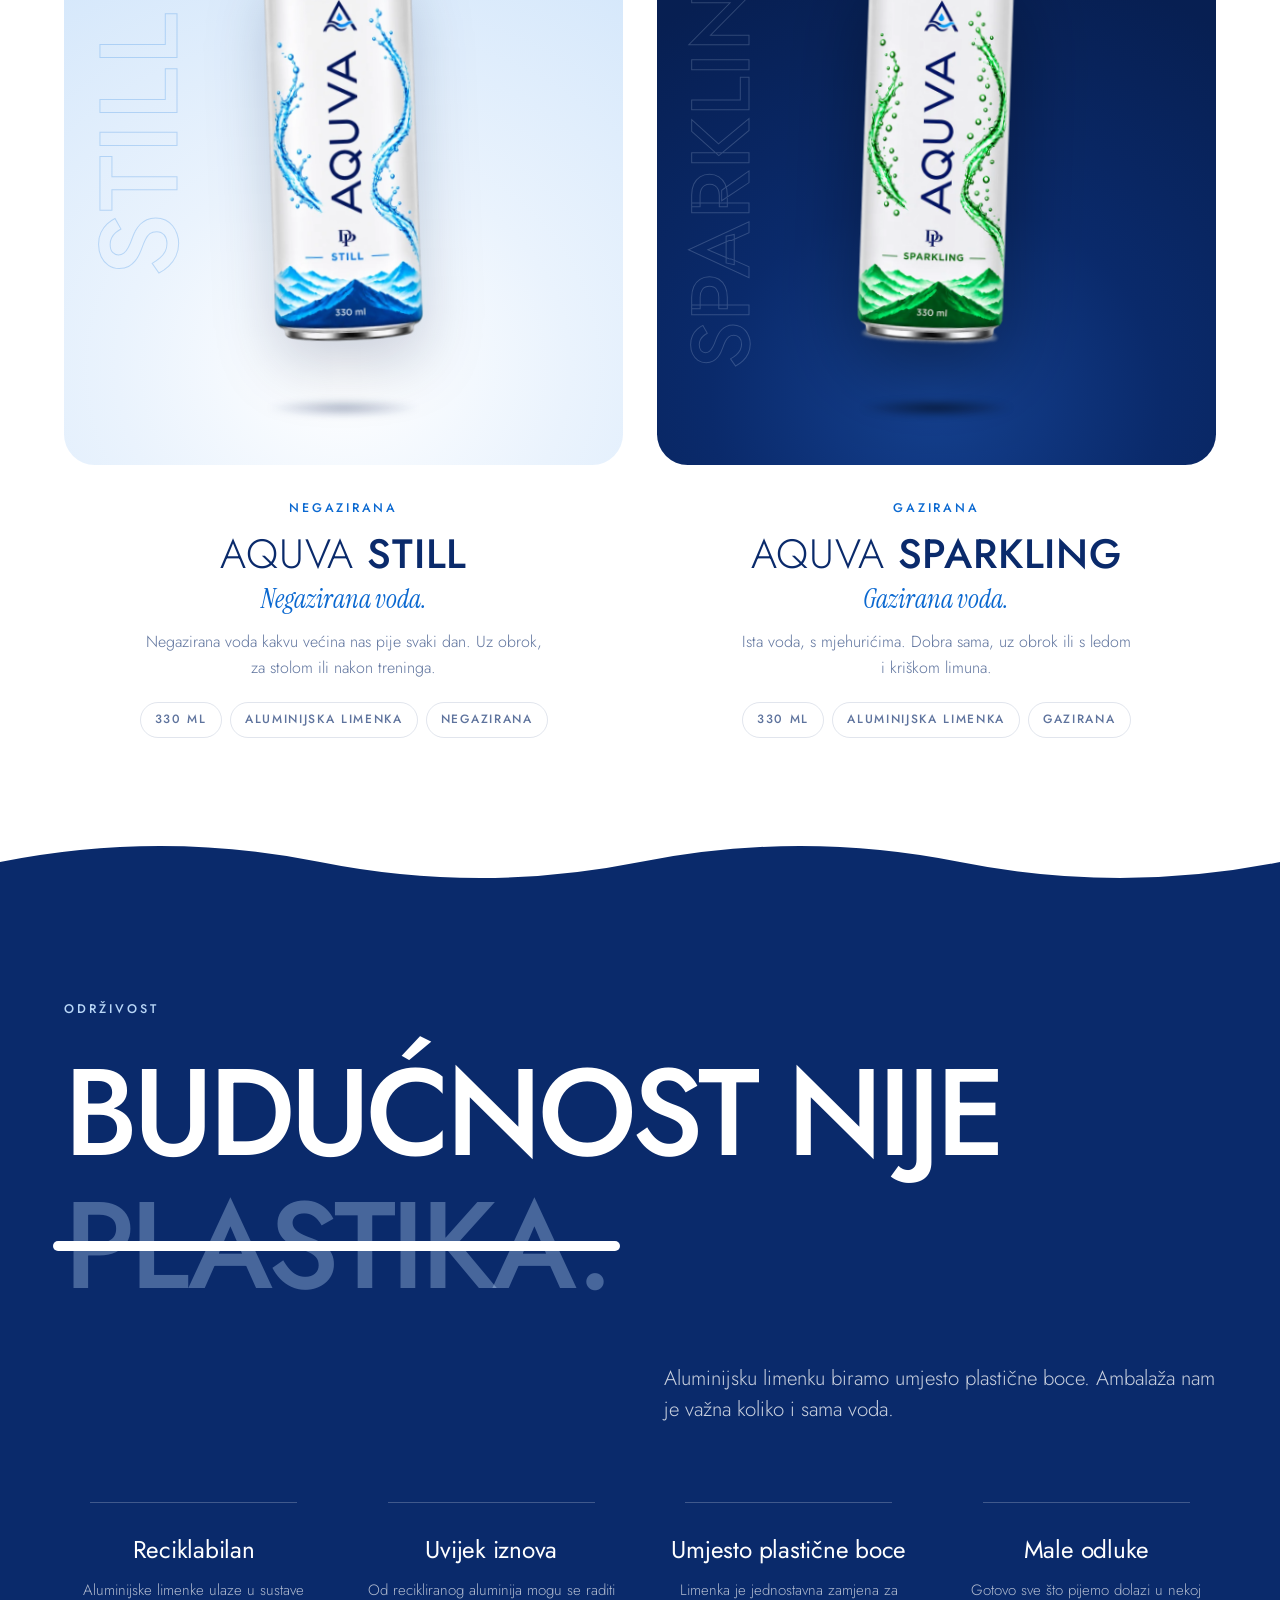
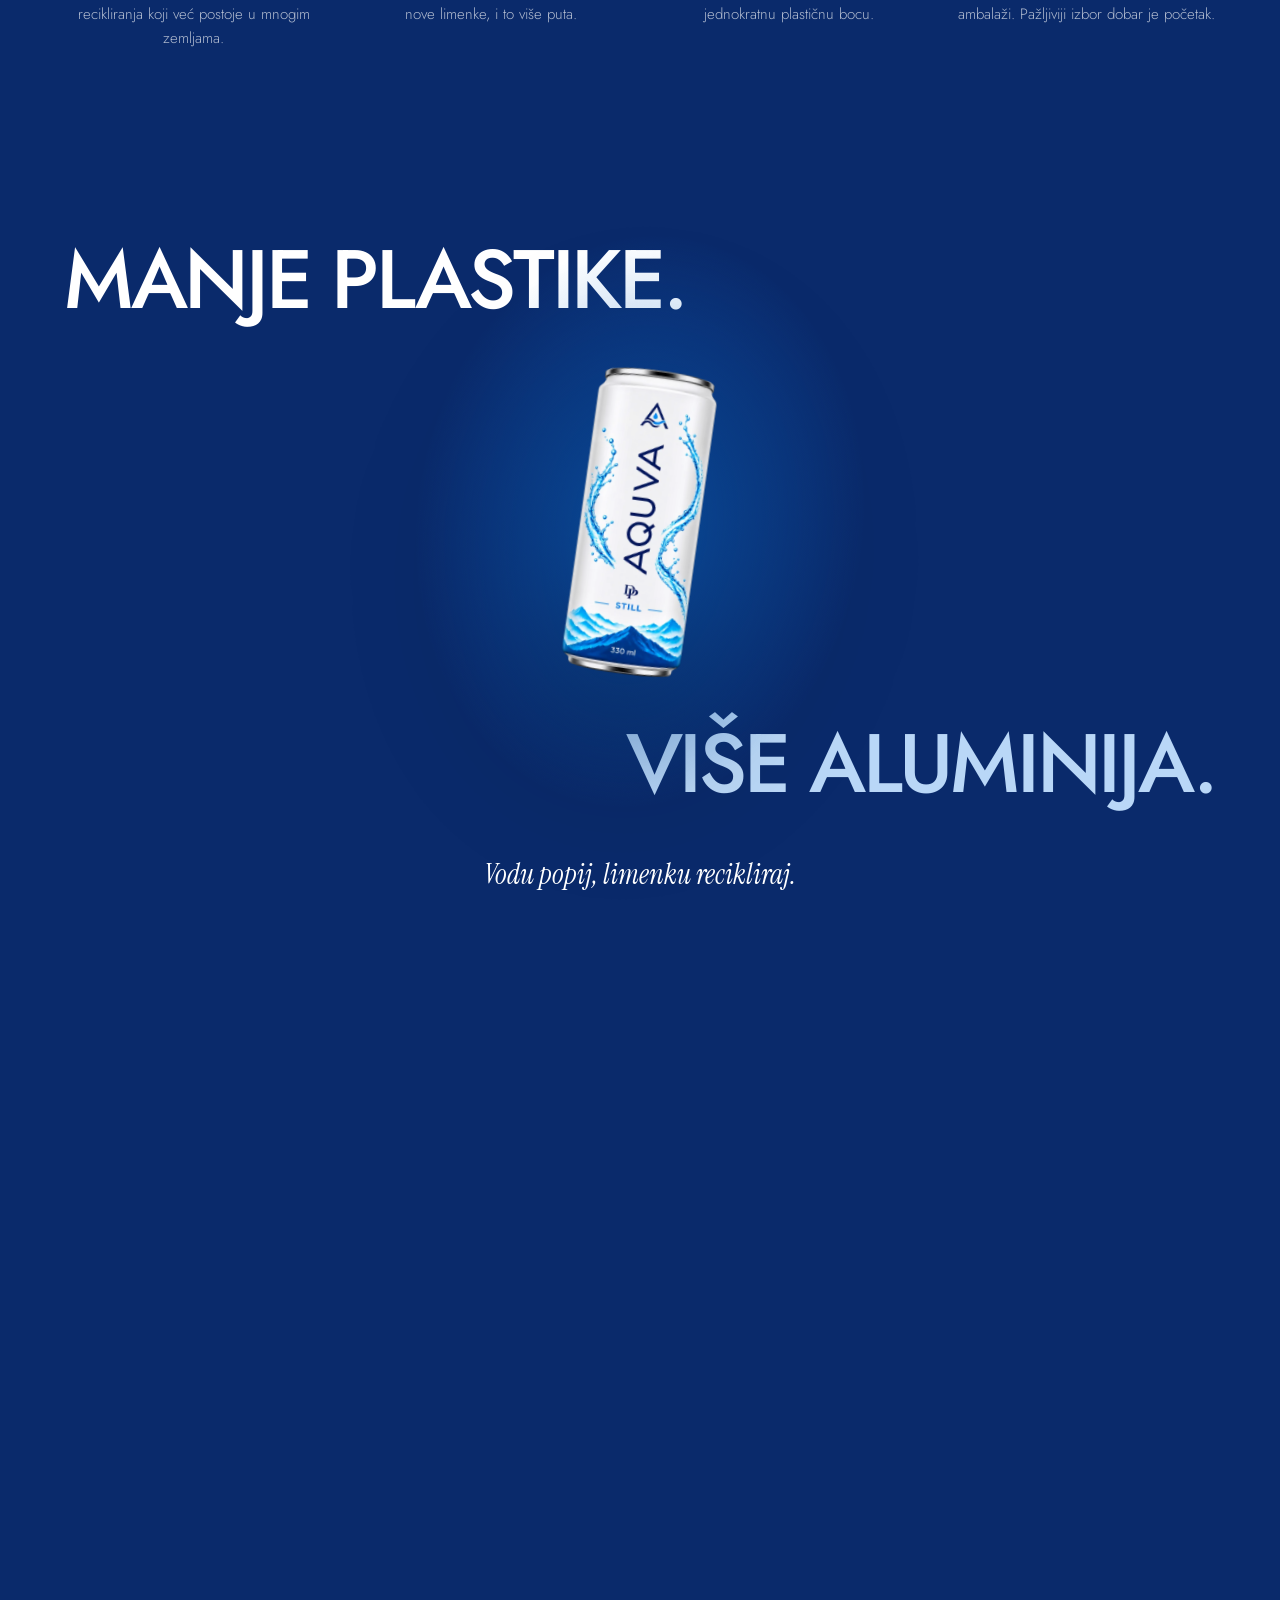
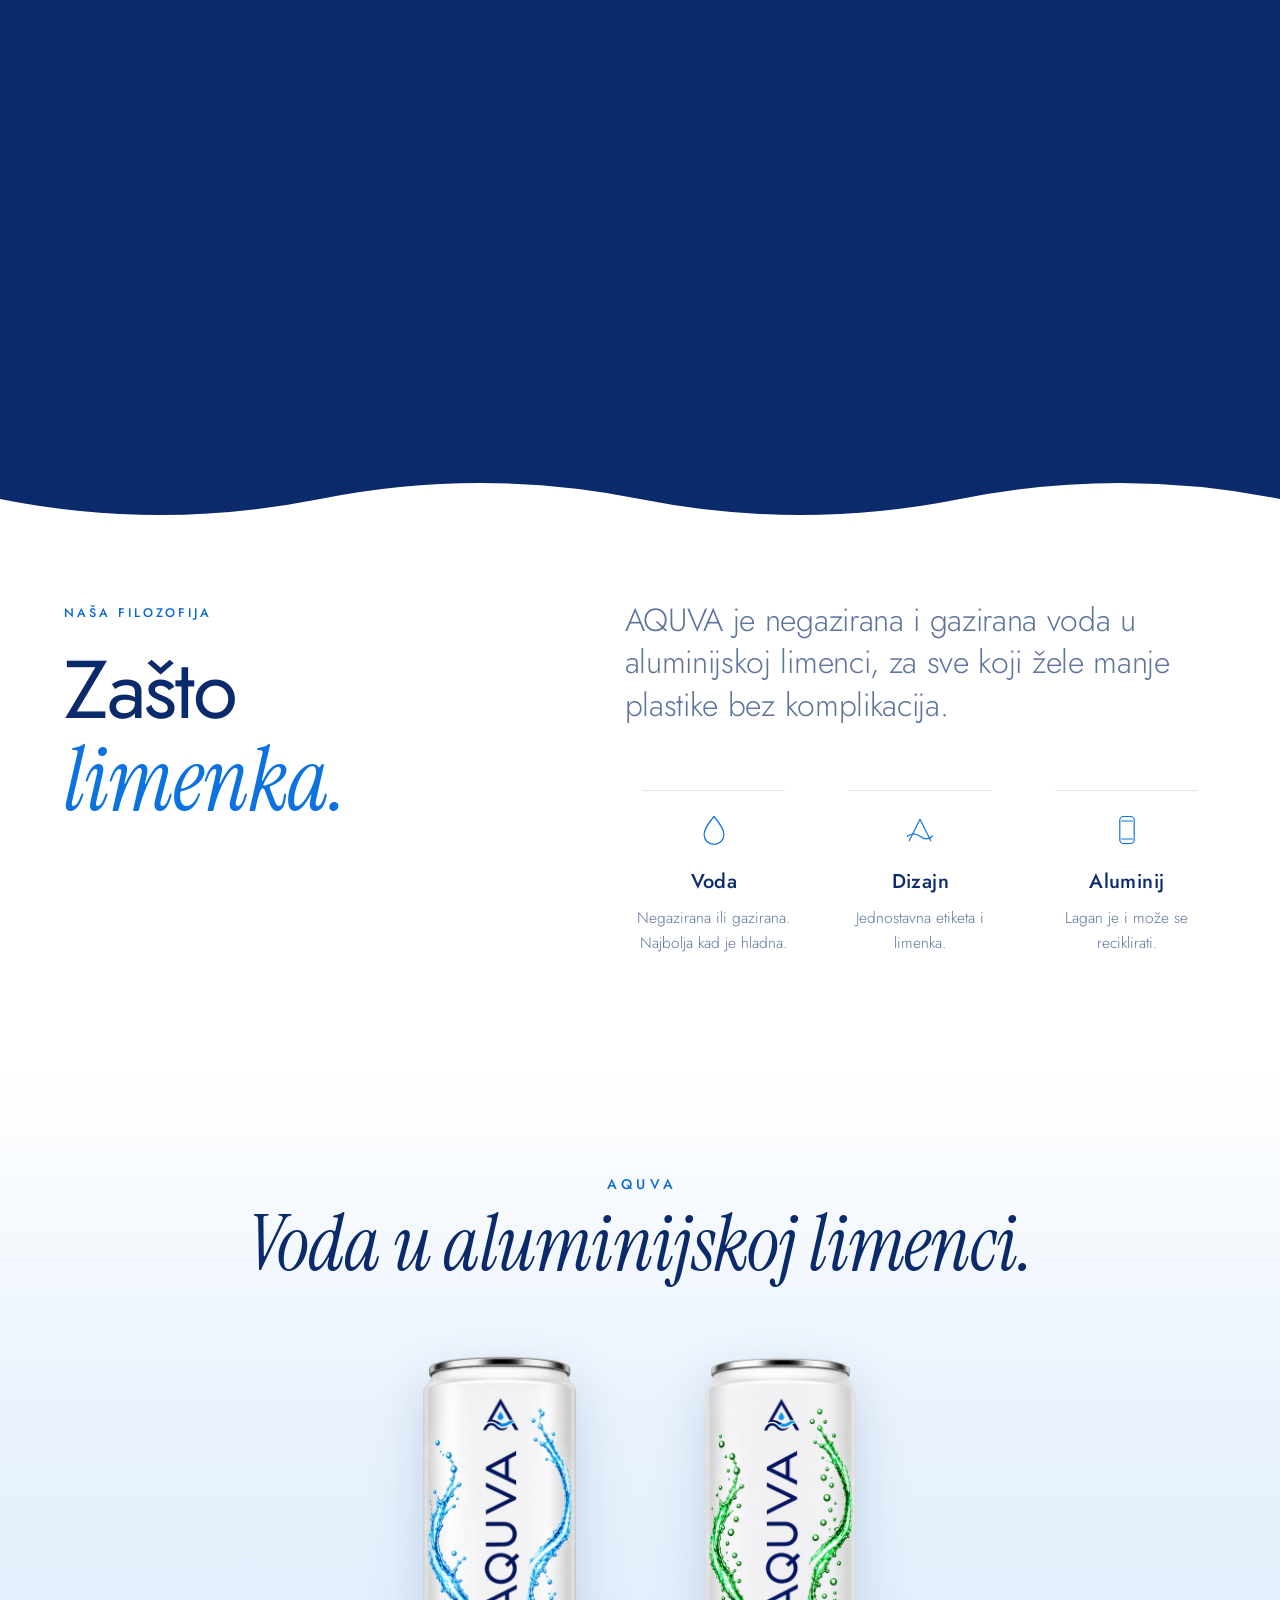
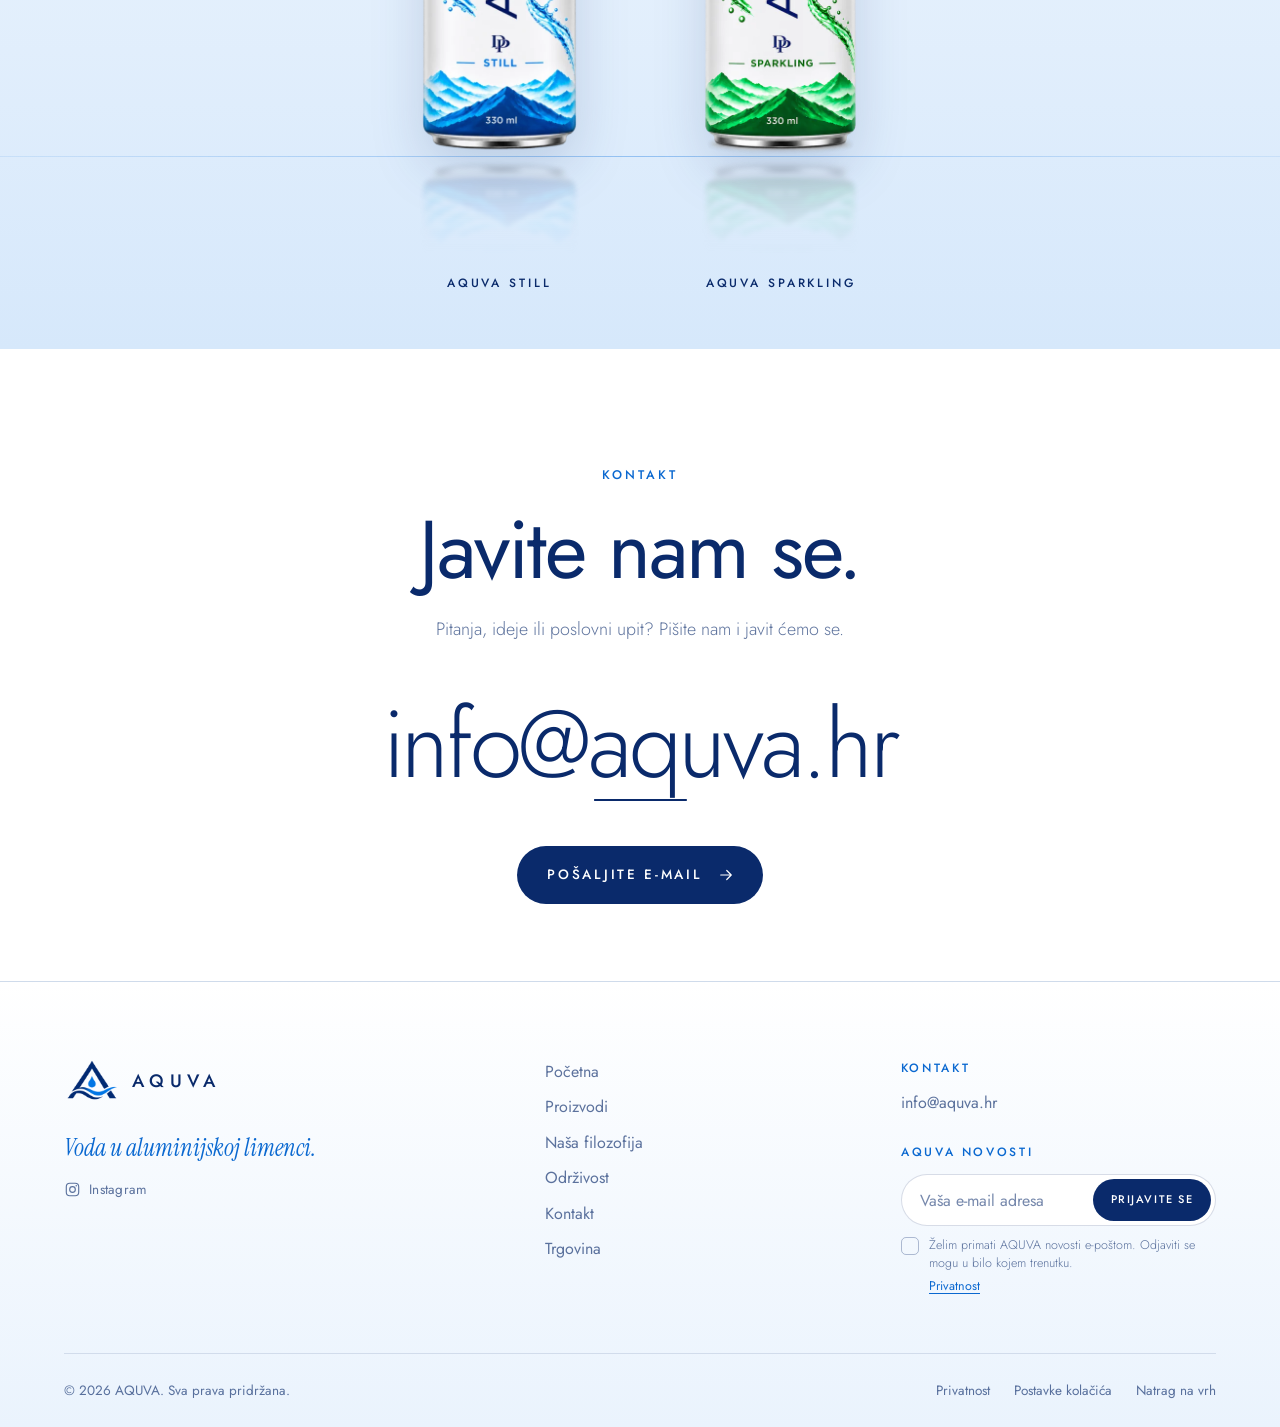
==== commit 7e8e3c4e: "Publish AQUVA GitHub Pages site (css/main.css, index.html, js/cart.js, js/i18n.js, js/newsletter-con" ====
--- a/index.html
+++ b/index.html
@@ -51,10 +51,10 @@
   <link rel="preload" href="assets/fonts/jost-latin-ext.woff2" as="font" type="font/woff2" crossorigin>
   <!-- Preload the intro loader image exactly (no imagesrcset — avoids competing 280/420 downloads). -->
   <link rel="preload" as="image" type="image/webp" href="assets/img/can-still-420.webp">
-  <link rel="stylesheet" href="css/main.css?v=20261117a">
+  <link rel="stylesheet" href="css/main.css?v=20261117b">
   <!-- Instrument Serif is below-the-fold only; load after first paint (font-face only, no layout FOUC). -->
-  <link rel="stylesheet" href="css/fonts-serif.css?v=20261117a" media="print" onload="this.media='all'">
-  <noscript><link rel="stylesheet" href="css/fonts-serif.css?v=20261117a"></noscript>
+  <link rel="stylesheet" href="css/fonts-serif.css?v=20261117b" media="print" onload="this.media='all'">
+  <noscript><link rel="stylesheet" href="css/fonts-serif.css?v=20261117b"></noscript>
 
   <script>
     /* Runs before first paint: enables JS styles, decides whether the intro plays,
@@ -91,13 +91,13 @@
       l.href = 'https://www.aquva.hr' + location.pathname.replace(/index\.html$/, '') + (urlLang && urlLang !== 'hr' ? '?lang=' + urlLang : '');
     })();
   </script>
-  <script src="js/i18n.js?v=20261117a" defer></script>
-  <script src="js/shop-data.js?v=20261117a" defer></script>
-  <script src="js/main.js?v=20261117a" defer></script>
-  <script src="js/cart.js?v=20261117a" defer></script>
-  <script src="js/consent.js?v=20261117a" defer></script>
-  <script src="js/newsletter-config.js?v=20261117a" defer></script>
-  <script src="js/newsletter.js?v=20261117a" defer></script>
+  <script src="js/i18n.js?v=20261117b" defer></script>
+  <script src="js/shop-data.js?v=20261117b" defer></script>
+  <script src="js/main.js?v=20261117b" defer></script>
+  <script src="js/cart.js?v=20261117b" defer></script>
+  <script src="js/consent.js?v=20261117b" defer></script>
+  <script src="js/newsletter-config.js?v=20261117b" defer></script>
+  <script src="js/newsletter.js?v=20261117b" defer></script>
   <!-- Optional tools (analytics/marketing) must be added as
        <script type="text/plain" data-consent="analytics" data-src="https://..."></script>
        so js/consent.js only activates them after the visitor consents. None are configured. -->
@@ -432,7 +432,7 @@
                  alt="AQUVA Still, negazirana voda u aluminijskoj limenci od 330 ml" data-i18n-attr="alt:alt.still">
           </div>
           <p class="pin__word pin__word--b" data-i18n="sustain.more">Više aluminija.</p>
-          <p class="pin__note" data-i18n="sustain.note">Popij. Limenku recikliraj.</p>
+          <p class="pin__note" data-i18n="sustain.note">Vodu popij, limenku recikliraj.</p>
         </div>
       </div>
 
@@ -532,10 +532,7 @@
             <span class="wordmark">AQUVA</span>
           </a>
           <p class="footer__tagline" data-i18n="footer.tagline">Voda u aluminijskoj limenci.</p>
-          <!-- Instagram: no verified AQUVA profile URL exists in the project yet. To enable the link, add
-               href="<official AQUVA Instagram profile URL>" and remove the "hidden" attribute
-               (same change on index.html and shop/index.html, in aquva-github and aquva-hosting). -->
-          <a class="footer__social" target="_blank" rel="noopener noreferrer" hidden aria-label="AQUVA na Instagramu (otvara se u novoj kartici)" data-i18n-attr="aria-label:footer.instagram">
+          <a class="footer__social" href="https://www.instagram.com/aquva.hr" target="_blank" rel="noopener noreferrer" aria-label="AQUVA na Instagramu (otvara se u novoj kartici)" data-i18n-attr="aria-label:footer.instagram">
             <svg viewBox="0 0 24 24" width="17" height="17" aria-hidden="true" focusable="false"><rect x="3.25" y="3.25" width="17.5" height="17.5" rx="5"/><circle cx="12" cy="12" r="4"/><circle class="footer__social-dot" cx="17.3" cy="6.7" r="1.1"/></svg>
             <span>Instagram</span>
           </a>
--- a/css/main.css
+++ b/css/main.css
@@ -657,6 +657,8 @@
 .footer__social .footer__social-dot { fill: currentColor; stroke: none; }
 .footer__social:hover, .footer__social:focus-visible { color: var(--navy); }
 .footer__social[hidden] { display: none; }
+/* One-time notice when unavailable items were removed from an older cart (drawer + checkout) */
+.cart-notice { margin: 0 0 18px; padding: 12px 14px; border: 1px solid var(--sky-2); border-radius: 14px; background: var(--sky); color: var(--ink); font-size: 13.5px; line-height: 1.5; text-align: left; }
 .footer__nav { display: grid; gap: 10px; }
 .footer__nav a, .footer__contact a { position: relative; width: fit-content; color: var(--ink-soft); transition: color .3s var(--ease); }
 .footer__nav a:hover, .footer__contact a:hover { color: var(--navy); }
